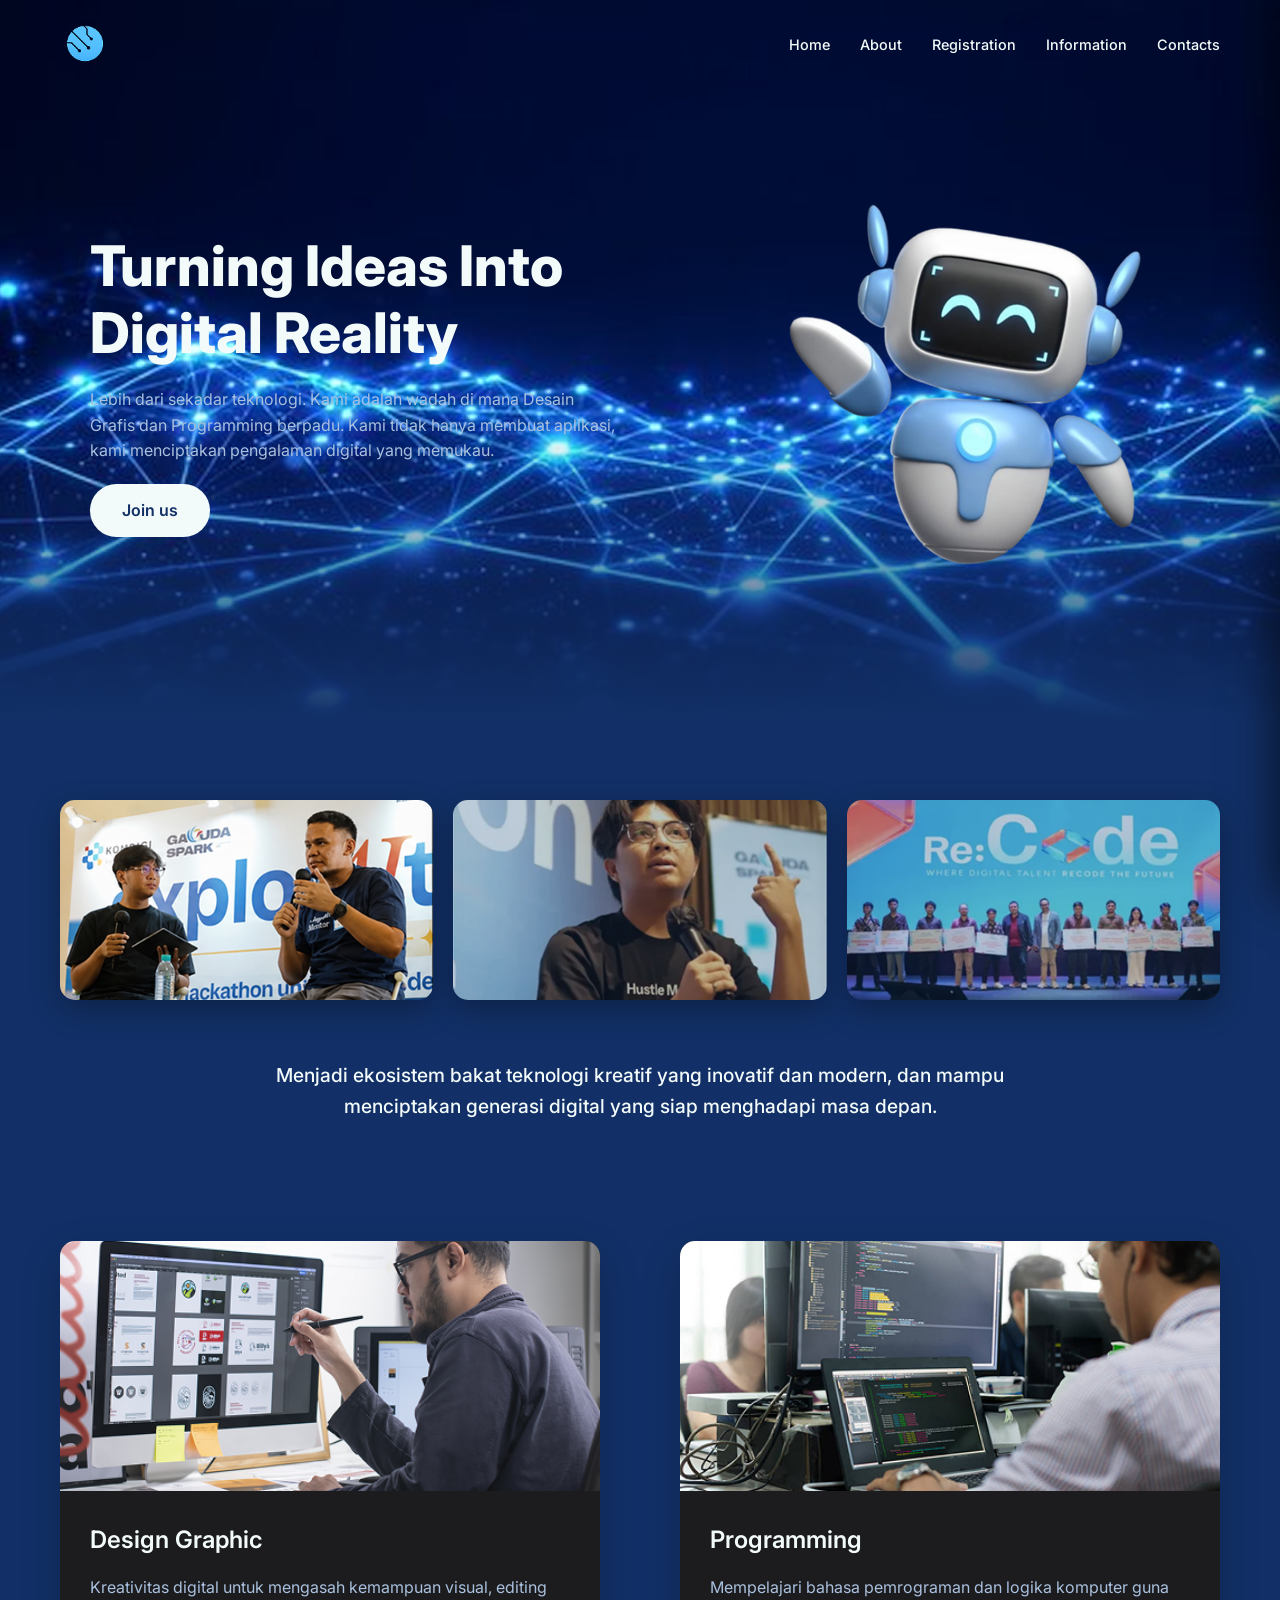
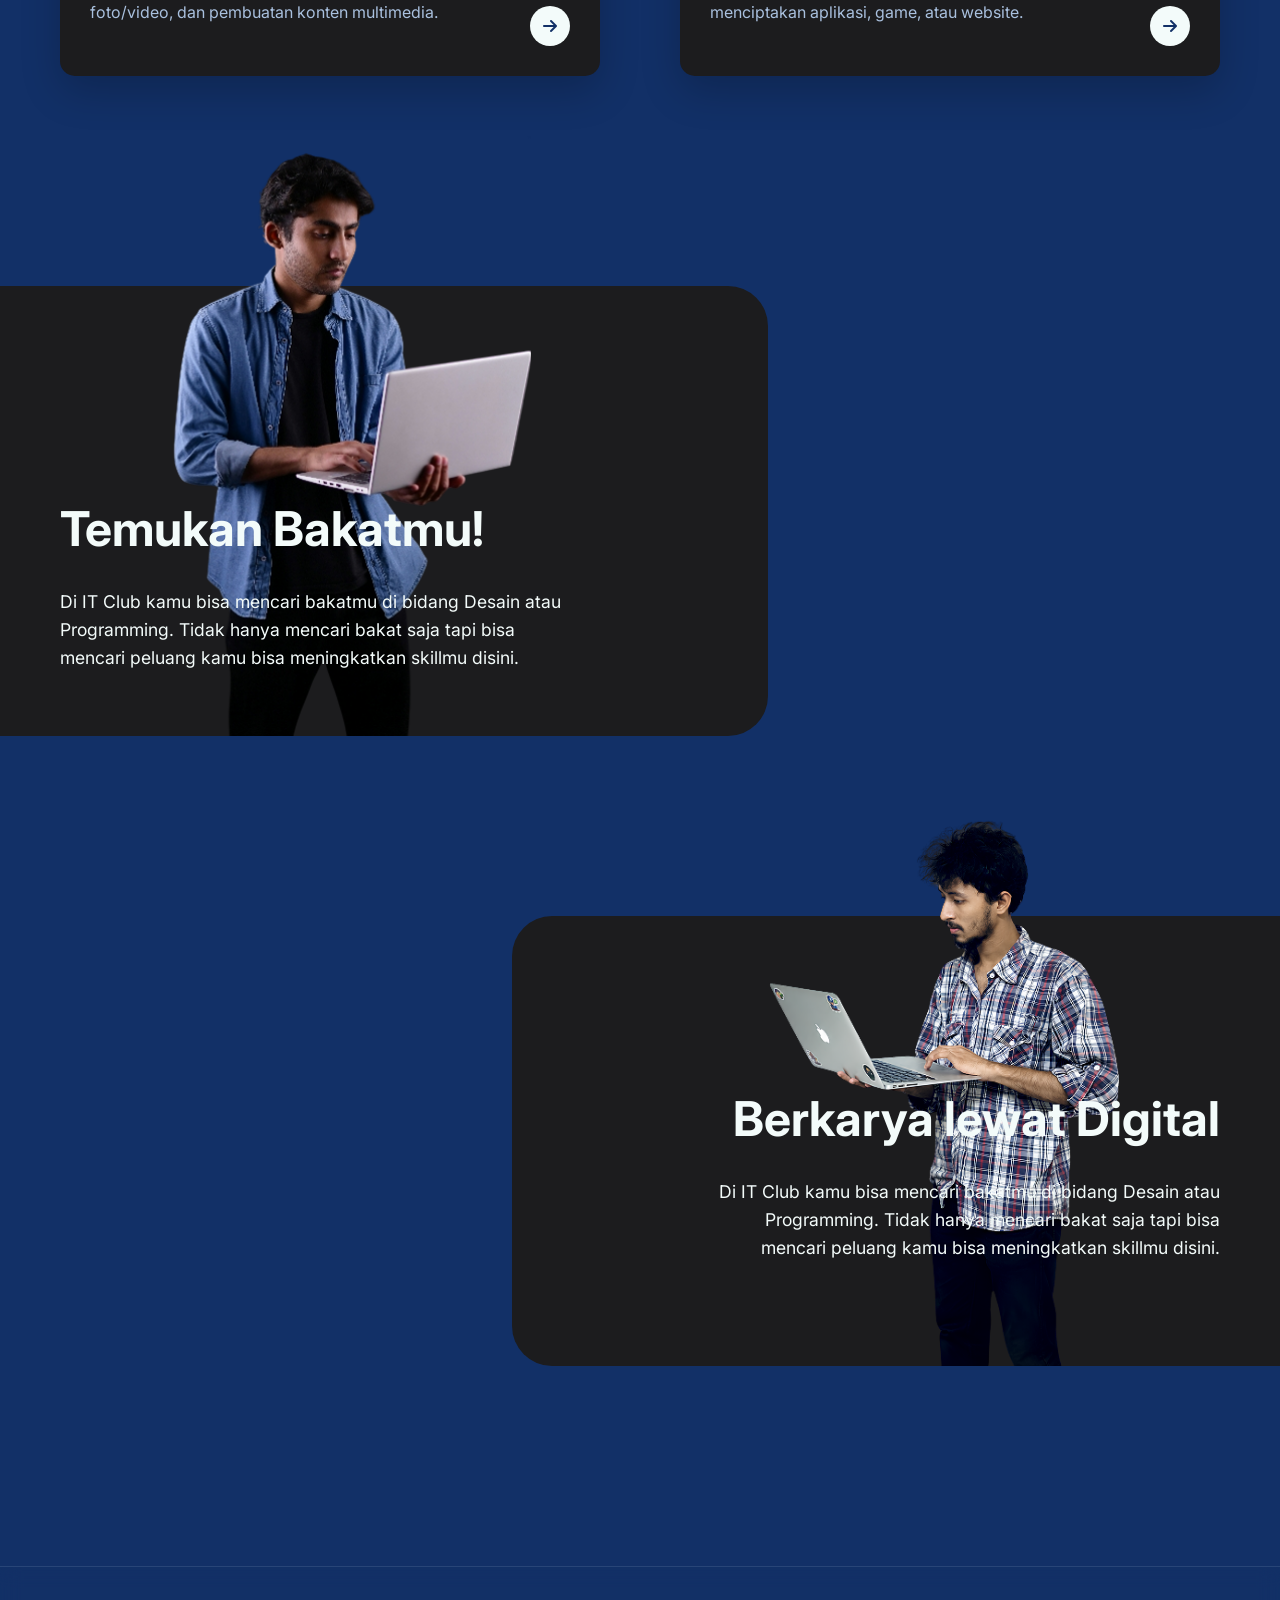
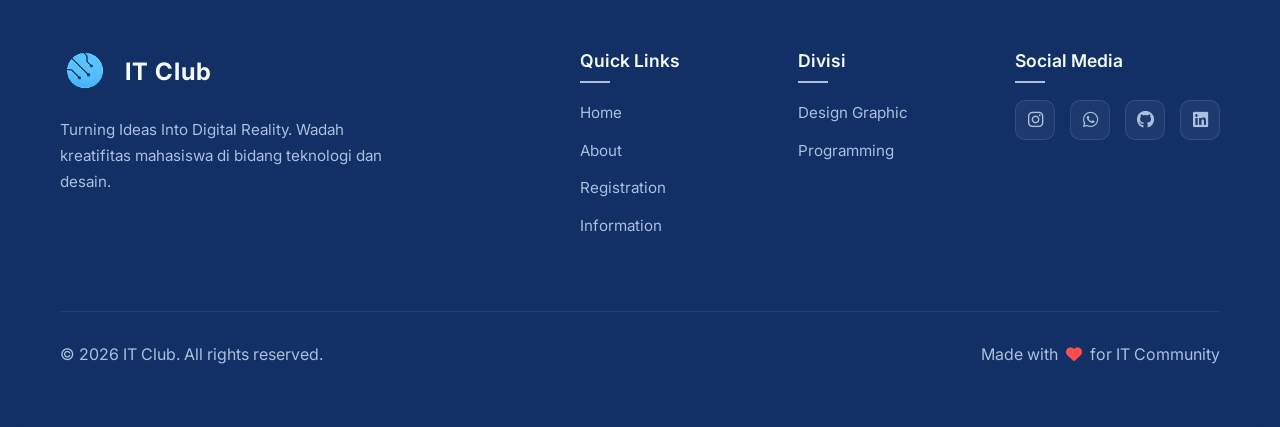
==== index.html @ 3f8d2230 "feat(information): add information page" ====
<!DOCTYPE html>
<html lang="en">
<head>
    <meta charset="UTF-8">
    <meta name="viewport" content="width=device-width, initial-scale=1.0">
    <title>Turning Ideas Into Digital Reality</title>
    <meta name="description" content="Turning Ideas Into Digital Reality - IT Community Landing Page">
    <link rel="stylesheet" href="style.css">
    <link href="https://fonts.googleapis.com/css2?family=Inter:wght@400;500;600;700;800&display=swap" rel="stylesheet">
    <!-- FontAwesome for icons -->
    <link rel="stylesheet" href="https://cdnjs.cloudflare.com/ajax/libs/font-awesome/6.4.0/css/all.min.css">
</head>
<body>

    <!-- Header -->
    <header class="navbar">
        <div class="container nav-container">
            <a href="#" class="logo">
                <img src="src/img/logo-clubit.png" alt="Logo" class="logo-img">
            </a>
            <nav class="nav-links">
                <a href="#home">Home</a>
                <a href="#about">About</a>
                <a href="#registration">Registration</a>
                <a href="information.html">Information</a>
                <a href="#contacts">Contacts</a>
            </nav>
            <!-- Hamburger Button (mobile only) -->
            <button class="hamburger" id="hamburger-btn" aria-label="Open menu" aria-expanded="false">
                <span></span>
                <span></span>
                <span></span>
            </button>
        </div>
    </header>

    <!-- Sidebar Overlay -->
    <div class="sidebar-overlay" id="sidebar-overlay"></div>

    <!-- Mobile Sidebar -->
    <aside class="sidebar" id="sidebar" aria-hidden="true">
        <div class="sidebar-header">
            <a href="#" class="logo">
                <img src="src/img/logo-clubit.png" alt="Logo" class="logo-img">
            </a>
            <button class="sidebar-close" id="sidebar-close" aria-label="Close menu">
                <i class="fa-solid fa-xmark"></i>
            </button>
        </div>
        <nav class="sidebar-links">
            <a href="#home" class="sidebar-link"><i class="fa-solid fa-house"></i> Home</a>
            <a href="#about" class="sidebar-link"><i class="fa-solid fa-circle-info"></i> About</a>
            <a href="#registration" class="sidebar-link"><i class="fa-solid fa-file-pen"></i> Registration</a>
            <a href="#information" class="sidebar-link"><i class="fa-solid fa-newspaper"></i> Information</a>
            <a href="#contacts" class="sidebar-link"><i class="fa-solid fa-envelope"></i> Contacts</a>
        </nav>
    </aside>

    <!-- Hero Section -->
    <section id="home" class="hero">
        <div class="container hero-container">
            <div class="hero-content">
                <h1>Turning Ideas Into<br>Digital Reality</h1>
                <p>Lebih dari sekadar teknologi. Kami adalah wadah di mana Desain Grafis dan Programming berpadu. Kami tidak hanya membuat aplikasi, kami menciptakan pengalaman digital yang memukau.</p>
                <a href="#join" class="btn btn-primary">Join us</a>
            </div>
            <div class="hero-image">
                <img src="src/img/bot-clubit.png" alt="3D Bot Mascot" class="bot-img">
            </div>
        </div>
    </section>

    <!-- Gallery Section -->
    <section id="gallery" class="gallery">
        <div class="container gallery-container">
            <div class="gallery-item">
                <img src="asset/event-1.png" alt="Event 1">
            </div>
            <div class="gallery-item">
                <img src="asset/event-2.png" alt="Event 2">
            </div>
            <div class="gallery-item">
                <img src="asset/event-3.png" alt="Event 3">
            </div>
        </div>
        <div class="container statement-container">
            <p class="statement-text">Menjadi ekosistem bakat teknologi kreatif yang inovatif dan modern, dan mampu menciptakan generasi digital yang siap menghadapi masa depan.</p>
        </div>
    </section>

    <!-- Features Section -->
    <section id="features" class="features">
        <div class="container features-container">
            <div class="feature-card">
                <div class="feature-img">
                    <img src="asset/graphics-design.png" alt="Design Graphic">
                </div>
                <div class="feature-content">
                    <h3>Design Graphic</h3>
                    <p>Kreativitas digital untuk mengasah kemampuan visual, editing foto/video, dan pembuatan konten multimedia.</p>
                    <a href="#" class="btn-icon"><i class="fa-solid fa-arrow-right"></i></a>
                </div>
            </div>
            <div class="feature-card">
                <div class="feature-img">
                    <img src="asset/programming.png" alt="Programming">
                </div>
                <div class="feature-content">
                    <h3>Programming</h3>
                    <p>Mempelajari bahasa pemrograman dan logika komputer guna menciptakan aplikasi, game, atau website.</p>
                    <a href="#" class="btn-icon"><i class="fa-solid fa-arrow-right"></i></a>
                </div>
            </div>
        </div>
    </section>

    <section id="discover" class="discover">
        <div class="discover-container left-box">
            <div class="discover-content text-left">
                <img src="src/img/divisi-man.png" alt="Person Laptop 1" class="discover-img img-left">
                <h2>Temukan Bakatmu!</h2>
                <p>Di IT Club kamu bisa mencari bakatmu di bidang Desain atau Programming. Tidak hanya mencari bakat saja tapi bisa mencari peluang kamu bisa meningkatkan skillmu disini.</p>
            </div>
        </div>
        
        <div class="discover-container right-box mt-large">
            <div class="discover-content text-right">
                <img src="src/img/divisi-man-2.png" alt="Person Laptop 2" class="discover-img img-right">
                <h2>Berkarya lewat Digital</h2>
                <p>Di IT Club kamu bisa mencari bakatmu di bidang Desain atau Programming. Tidak hanya mencari bakat saja tapi bisa mencari peluang kamu bisa meningkatkan skillmu disini.</p>
            </div>
        </div>
    </section>

    <!-- Footer -->
    <footer class="footer">
        <div class="container footer-container">
            <div class="footer-top">
                <div class="footer-brand">
                    <a href="#" class="logo">
                        <img src="src/img/logo-clubit.png" alt="Logo" class="logo-img">
                        <span class="site-name">IT Club</span>
                    </a>
                    <p class="brand-description">Turning Ideas Into Digital Reality. Wadah kreatifitas mahasiswa di bidang teknologi dan desain.</p>
                </div>
                
                <div class="footer-links">
                    <div class="footer-col">
                        <h4>Quick Links</h4>
                        <ul>
                            <li><a href="#home">Home</a></li>
                            <li><a href="#about">About</a></li>
                            <li><a href="#registration">Registration</a></li>
                            <li><a href="information.html">Information</a></li>
                        </ul>
                    </div>
                    
                    <div class="footer-col">
                        <h4>Divisi</h4>
                        <ul>
                            <li><a href="#">Design Graphic</a></li>
                            <li><a href="#">Programming</a></li>
                        </ul>
                    </div>
                    
                    <div class="footer-col">
                        <h4>Social Media</h4>
                        <div class="social-icons">
                            <a href="#" aria-label="Instagram"><i class="fa-brands fa-instagram"></i></a>
                            <a href="#" aria-label="WhatsApp"><i class="fa-brands fa-whatsapp"></i></a>
                            <a href="#" aria-label="GitHub"><i class="fa-brands fa-github"></i></a>
                            <a href="#" aria-label="LinkedIn"><i class="fa-brands fa-linkedin"></i></a>
                        </div>
                    </div>
                </div>
            </div>
            
            <div class="footer-bottom">
                <p>&copy; 2026 IT Club. All rights reserved.</p>
                <p class="footer-credit">Made with <i class="fa-solid fa-heart"></i> for IT Community</p>
            </div>
        </div>
    </footer>

    <!-- Sidebar Script -->
    <script>
        const hamburgerBtn = document.getElementById('hamburger-btn');
        const sidebarClose = document.getElementById('sidebar-close');
        const sidebar = document.getElementById('sidebar');
        const overlay = document.getElementById('sidebar-overlay');

        function openSidebar() {
            sidebar.classList.add('is-open');
            overlay.classList.add('is-active');
            hamburgerBtn.setAttribute('aria-expanded', 'true');
            sidebar.setAttribute('aria-hidden', 'false');
            document.body.style.overflow = 'hidden';
        }

        function closeSidebar() {
            sidebar.classList.remove('is-open');
            overlay.classList.remove('is-active');
            hamburgerBtn.setAttribute('aria-expanded', 'false');
            sidebar.setAttribute('aria-hidden', 'true');
            document.body.style.overflow = '';
        }

        hamburgerBtn.addEventListener('click', openSidebar);
        sidebarClose.addEventListener('click', closeSidebar);
        overlay.addEventListener('click', closeSidebar);

        // Close sidebar when a link is clicked
        document.querySelectorAll('.sidebar-link').forEach(link => {
            link.addEventListener('click', closeSidebar);
        });
    </script>
</body>
</html>
---- style.css ----
/* === Base Styles & Variables === */
:root {
    --primary-color: #A9C0DE;
    --primary-hover: #123067;
    --text-main: #F3FBFA;
    --text-muted: #A9C0DE;
    --bg-dark: #123067;
    --bg-card: #1C1C1E;
    --container-width: 1200px;
}

@property --angle {
    syntax: '<angle>';
    initial-value: 0deg;
    inherits: false;
}

* {
    margin: 0;
    padding: 0;
    box-sizing: border-box;
}

html {
    scroll-behavior: smooth;
}

body {
    font-family: 'Inter', sans-serif;
    background-color: var(--bg-dark);
    color: var(--text-main);
    line-height: 1.6;
    overflow-x: hidden;
}

.container {
    max-width: var(--container-width);
    margin: 0 auto;
    padding: 0 20px;
}

img {
    max-width: 100%;
    display: block;
}

a {
    text-decoration: none;
    color: inherit;
}

/* === Typography === */
h1 {
    font-size: 3.5rem;
    font-weight: 800;
    line-height: 1.2;
    margin-bottom: 20px;
}

h2 {
    font-size: 2.5rem;
    font-weight: 700;
    margin-bottom: 20px;
}

h3 {
    font-size: 1.5rem;
    font-weight: 600;
    margin-bottom: 15px;
}

p {
    font-size: 1rem;
    color: var(--text-muted);
    margin-bottom: 20px;
}

/* === Buttons === */
.btn {
    display: inline-block;
    padding: 12px 30px;
    border-radius: 30px;
    font-weight: 600;
    transition: all 0.3s ease;
    cursor: pointer;
}

.btn-primary {
    background-color: var(--text-main);
    color: var(--bg-dark);
    position: relative;
    z-index: 1;
    border: 2px solid transparent;
    transition: all 0.3s ease;
}

.btn-primary:hover {
    background-color: transparent;
    color: var(--text-main);
    transform: translateY(-5px);
    background-image: linear-gradient(transparent, transparent), 
                      conic-gradient(from var(--angle), transparent, var(--primary-color), transparent 30%);
    background-origin: border-box;
    background-clip: padding-box, border-box;
    animation: rotate-angle 2s linear infinite;
    box-shadow: 0 0 20px rgba(169, 192, 222, 0.4);
}

.btn-icon {
    display: inline-flex;
    align-items: center;
    justify-content: center;
    width: 40px;
    height: 40px;
    background-color: var(--text-main);
    color: var(--bg-dark);
    border-radius: 50%;
    transition: all 0.3s ease;
}

.btn-icon:hover {
    background-color: var(--primary-hover);
    color: var(--text-main);
    transform: translateX(5px);
}

/* === Header / Navbar === */
.navbar {
    padding: 20px 0;
    position: absolute;
    width: 100%;
    top: 0;
    z-index: 100;
}

.nav-container {
    display: flex;
    justify-content: space-between;
    align-items: center;
}

.logo-img {
    border-radius: 50%;
    width: 50px;
    height: 50px;
    object-fit: cover;
}

.nav-links {
    display: flex;
    gap: 30px;
}

.nav-links a {
    font-size: 0.9rem;
    font-weight: 500;
    transition: color 0.3s ease;
    position: relative;
    padding: 5px 0;
}

.nav-links a::after {
    content: '';
    position: absolute;
    width: 0;
    height: 2px;
    bottom: 0;
    left: 0;
    background-color: var(--primary-color);
    transition: width 0.3s ease;
}

.nav-links a:hover {
    color: var(--primary-color);
}

.nav-links a:hover::after {
    width: 100%;
}

/* === Hero Section === */
.hero {
    padding: 150px 0 100px;
    background-image: linear-gradient(to bottom, rgba(18, 48, 103, 0) 60%, rgba(18, 48, 103, 1) 100%), url('src/img/background-hero.png');
    background-size: cover;
    background-position: center top;
    background-repeat: no-repeat;
    min-height: 80vh;
    display: flex;
    align-items: center;
}

.hero-container {
    display: flex;
    justify-content: space-between;
    align-items: center;
    gap: 50px;
}

.hero-content {
    flex: 1;
    max-width: 600px;
}

.hero-image {
    flex: 1;
    display: flex;
    justify-content: flex-end;
}

.bot-img {
    width: 100%;
    max-width: 450px;
    animation: float 6s ease-in-out infinite;
}

@keyframes float {
    0% {
        transform: translateY(0px);
    }

    50% {
        transform: translateY(-20px);
    }

    100% {
        transform: translateY(0px);
    }
}

@keyframes rotate-angle {
    to {
        --angle: 360deg;
    }
}

/* === Gallery Section === */
.gallery {
    padding: 80px 0 40px;
}

.gallery-container {
    display: grid;
    grid-template-columns: repeat(3, 1fr);
    gap: 20px;
    margin-bottom: 60px;
}

.gallery-item img {
    width: 100%;
    border-radius: 15px;
    object-fit: cover;
    height: 200px;
    transition: transform 0.3s ease;
    box-shadow: 0 10px 30px rgba(0, 0, 0, 0.3);
}

.gallery-item img:hover {
    transform: scale(1.05);
}

.statement-container {
    text-align: center;
    max-width: 800px;
}

.statement-text {
    font-size: 1.2rem;
    font-weight: 500;
    color: var(--text-main);
}

/* === Features Section === */
.features {
    padding: 60px 0;
}

.features-container {
    display: flex;
    gap: 80px;
    justify-content: space-between;
}

.feature-card {
    background-color: var(--bg-card);
    border-radius: 15px;
    overflow: hidden;
    width: 48%;
    display: flex;
    flex-direction: column;
    box-shadow: 0 15px 40px rgba(0, 0, 0, 0.2);
    transition: transform 0.3s ease;
}

.feature-card:hover {
    transform: translateY(-10px);
}

.feature-img img {
    width: 100%;
    height: 250px;
    object-fit: cover;
}

.feature-content {
    padding: 30px;
    position: relative;
    flex-grow: 1;
}

.feature-content .btn-icon {
    position: absolute;
    bottom: 30px;
    right: 30px;
}

/* === Discover Section === */
.discover {
    padding: 150px 0 100px;
    width: 100%;
    overflow-x: hidden;
}

.discover-container {
    background-color: var(--bg-card);
    width: 60%;
    height: 450px;
    position: relative;
}

.discover-container.left-box {
    margin-right: auto;
    padding: 40px 60px 60px max(20px, calc((100vw - var(--container-width)) / 2 + 20px));
    border-top-right-radius: 40px;
    border-bottom-right-radius: 40px;
}

.discover-container.right-box {
    margin-left: auto;
    padding: 40px max(20px, calc((100vw - var(--container-width)) / 2 + 20px)) 60px 60px;
    border-top-left-radius: 40px;
    border-bottom-left-radius: 40px;
}

.discover-content {
    position: relative;
}

.discover-img {
    margin-top: -200px;
    height: 610px;
    object-fit: contain;
    margin-bottom: -245px; /* Negative margin to pull text over the image */
    display: block;
    position: relative;
    z-index: 1;
}

.discover-content.text-left {
    text-align: left;
}

.discover-content.text-right {
    text-align: right;
}

.discover-img.img-left {
    margin-left: 10%;
}

.discover-img.img-right {
    margin-left: auto;
    margin-right: 10%;
    margin-top: -246px;
    height: 656px;
    margin-bottom: -285px;
}

.discover-content h2 {
    font-size: 3rem;
    margin-bottom: 20px;
    color: var(--text-main);
    position: relative;
    z-index: 2;
}

.discover-content p {
    font-size: 1.1rem;
    max-width: 80%;
    color: var(--text-main);
    position: relative;
    z-index: 2;
}

.discover-content.text-left p {
    margin-left: 0;
}

.discover-content.text-right p {
    margin-left: auto;
    margin-right: 0;
    text-align: right;
}

.mt-large {
    margin-top: 180px;
}

/* === Footer === */
.footer {
    padding: 80px 0 40px;
    background-color: rgba(18, 48, 103, 0.5);
    border-top: 1px solid rgba(169, 192, 222, 0.15);
    margin-top: 100px;
    backdrop-filter: blur(10px);
}

.footer-container {
    display: flex;
    flex-direction: column;
    gap: 60px;
}

.footer-top {
    display: grid;
    grid-template-columns: 1.5fr 2fr;
    gap: 40px;
}

.footer-brand {
    max-width: 350px;
}

.footer-brand .logo {
    display: flex;
    align-items: center;
    gap: 15px;
    margin-bottom: 20px;
}

.footer-brand .site-name {
    font-size: 1.5rem;
    font-weight: 700;
    color: var(--text-main);
    letter-spacing: 1px;
}

.brand-description {
    font-size: 0.95rem;
    line-height: 1.7;
    color: var(--text-muted);
}

.footer-links {
    display: grid;
    grid-template-columns: repeat(3, 1fr);
    gap: 30px;
}

.footer-col h4 {
    font-size: 1.1rem;
    font-weight: 600;
    margin-bottom: 25px;
    color: var(--text-main);
    position: relative;
}

.footer-col h4::after {
    content: '';
    position: absolute;
    bottom: -8px;
    left: 0;
    width: 30px;
    height: 2px;
    background-color: var(--primary-color);
}

.footer-col ul {
    list-style: none;
}

.footer-col ul li {
    margin-bottom: 12px;
}

.footer-col ul li a {
    font-size: 0.95rem;
    color: var(--text-muted);
    transition: all 0.3s ease;
}

.footer-col ul li a:hover {
    color: var(--primary-color);
    padding-left: 5px;
}

.social-icons {
    display: flex;
    gap: 15px;
}

.social-icons a {
    display: flex;
    align-items: center;
    justify-content: center;
    width: 40px;
    height: 40px;
    background: rgba(255, 255, 255, 0.05);
    border: 1px solid rgba(169, 192, 222, 0.15);
    border-radius: 10px;
    color: var(--primary-color);
    font-size: 1.1rem;
    transition: all 0.3s ease;
}

.social-icons a:hover {
    background: var(--primary-color);
    color: var(--bg-dark);
    transform: translateY(-5px);
    box-shadow: 0 5px 15px rgba(169, 192, 222, 0.3);
}

.footer-bottom {
    padding-top: 30px;
    border-top: 1px solid rgba(169, 192, 222, 0.1);
    display: flex;
    justify-content: space-between;
    align-items: center;
    font-size: 0.9rem;
    color: var(--text-muted);
}

.footer-credit i {
    color: #ff4d4d;
    margin: 0 4px;
}

@media (max-width: 992px) {
    .footer-top {
        grid-template-columns: 1fr;
        gap: 50px;
        text-align: center;
    }

    .footer-brand {
        max-width: 100%;
        margin: 0 auto;
    }

    .footer-brand .logo {
        justify-content: center;
    }

    .footer-links {
        grid-template-columns: repeat(2, 1fr);
        gap: 40px;
    }

    .footer-col h4::after {
        left: 50%;
        transform: translateX(-50%);
    }

    .social-icons {
        justify-content: center;
    }

    .footer-bottom {
        flex-direction: column;
        gap: 15px;
        text-align: center;
    }
}

@media (max-width: 576px) {
    .footer-links {
        grid-template-columns: 1fr;
    }
}

/* === Hamburger Button === */
.hamburger {
    display: none;
    flex-direction: column;
    justify-content: center;
    align-items: center;
    gap: 5px;
    width: 42px;
    height: 42px;
    background: rgba(255, 255, 255, 0.08);
    border: 1px solid rgba(255, 255, 255, 0.15);
    border-radius: 10px;
    cursor: pointer;
    transition: background 0.3s ease, transform 0.2s ease;
    padding: 0;
}

.hamburger:hover {
    background: rgba(169, 192, 222, 0.18);
    transform: scale(1.05);
}

.hamburger span {
    display: block;
    width: 22px;
    height: 2px;
    background-color: var(--text-main);
    border-radius: 4px;
    transition: all 0.35s cubic-bezier(0.4, 0, 0.2, 1);
    transform-origin: center;
}

/* Hamburger → X animation when sidebar is open */
.hamburger[aria-expanded="true"] span:nth-child(1) {
    transform: translateY(7px) rotate(45deg);
}

.hamburger[aria-expanded="true"] span:nth-child(2) {
    opacity: 0;
    transform: scaleX(0);
}

.hamburger[aria-expanded="true"] span:nth-child(3) {
    transform: translateY(-7px) rotate(-45deg);
}

/* === Sidebar Overlay === */
.sidebar-overlay {
    position: fixed;
    inset: 0;
    background: rgba(0, 0, 0, 0.55);
    backdrop-filter: blur(3px);
    -webkit-backdrop-filter: blur(3px);
    z-index: 200;
    opacity: 0;
    pointer-events: none;
    transition: opacity 0.35s ease;
}

.sidebar-overlay.is-active {
    opacity: 1;
    pointer-events: all;
}

/* === Mobile Sidebar === */
.sidebar {
    position: fixed;
    top: 0;
    right: 0;
    width: min(300px, 85vw);
    height: 100dvh;
    background: linear-gradient(160deg, #0f2557 0%, #1a3a7a 100%);
    border-left: 1px solid rgba(169, 192, 222, 0.15);
    box-shadow: -10px 0 40px rgba(0, 0, 0, 0.5);
    z-index: 300;
    display: flex;
    flex-direction: column;
    transform: translateX(100%);
    transition: transform 0.4s cubic-bezier(0.4, 0, 0.2, 1);
    overflow-y: auto;
}

.sidebar.is-open {
    transform: translateX(0);
}

.sidebar-header {
    display: flex;
    justify-content: space-between;
    align-items: center;
    padding: 24px 24px 20px;
    border-bottom: 1px solid rgba(169, 192, 222, 0.12);
}

.sidebar-close {
    display: flex;
    align-items: center;
    justify-content: center;
    width: 38px;
    height: 38px;
    background: rgba(255, 255, 255, 0.08);
    border: 1px solid rgba(255, 255, 255, 0.12);
    border-radius: 8px;
    color: var(--text-main);
    font-size: 1.1rem;
    cursor: pointer;
    transition: background 0.2s ease, transform 0.2s ease;
}

.sidebar-close:hover {
    background: rgba(169, 192, 222, 0.2);
    transform: rotate(90deg);
}

.sidebar-links {
    display: flex;
    flex-direction: column;
    padding: 20px 16px;
    gap: 6px;
}

.sidebar-link {
    display: flex;
    align-items: center;
    gap: 14px;
    padding: 14px 18px;
    border-radius: 12px;
    font-size: 1rem;
    font-weight: 500;
    color: var(--text-main);
    transition: background 0.25s ease, transform 0.2s ease, color 0.2s ease;
    position: relative;
    overflow: hidden;
}

.sidebar-link i {
    font-size: 0.95rem;
    width: 20px;
    text-align: center;
    color: var(--primary-color);
    transition: color 0.2s ease;
}

.sidebar-link::before {
    content: '';
    position: absolute;
    inset: 0;
    background: linear-gradient(90deg, rgba(169, 192, 222, 0.12), transparent);
    border-radius: 12px;
    opacity: 0;
    transition: opacity 0.25s ease;
}

.sidebar-link:hover::before {
    opacity: 1;
}

.sidebar-link:hover {
    transform: translateX(6px);
    color: var(--primary-color);
}

.sidebar-link:hover i {
    color: var(--text-main);
}

/* === Responsive Design === */
@media (max-width: 992px) {
    h1 {
        font-size: 2.8rem;
    }

    h2 {
        font-size: 2rem;
    }

    .hero-container {
        flex-direction: column;
        text-align: center;
    }

    .hero-image {
        justify-content: center;
        margin-top: 40px;
    }

    .gallery-container {
        grid-template-columns: 1fr;
    }

    .features-container {
        flex-direction: column;
    }

    .feature-card {
        width: 100%;
    }

    /* --- Discover / Divisi mobile card layout --- */
    .discover-container {
        width: 90%;
        height: 320px !important;
        padding: 0 !important;
        margin: 0 auto 25px !important;
        border-radius: 24px !important;
        overflow: hidden;
        position: relative;
    }

    /* Dark gradient overlay so text stays readable */
    .discover-container::after {
        content: '';
        position: absolute;
        inset: 0;
        background: linear-gradient(
            to bottom,
            rgba(18, 48, 103, 0.25) 0%,
            rgba(18, 48, 103, 0.75) 60%,
            rgba(18, 48, 103, 0.92) 100%
        );
        border-radius: inherit;
        z-index: 1;
        pointer-events: none;
    }

    /* Image fills full card as background */
    .discover-img {
        position: absolute !important;
        inset: 0 !important;
        width: 100% !important;
        height: 100% !important;
        object-fit: cover !important;
        object-position: top center;
        margin: 0 !important;
        z-index: 0;
    }

    /* Text content floats above image + overlay */
    .discover-content {
        position: absolute !important;
        inset: 0;
        z-index: 2;
        display: flex;
        flex-direction: column;
        justify-content: flex-end;
        padding: 28px 24px;
    }

    .discover-content.text-left,
    .discover-content.text-right {
        text-align: left;
    }

    .discover-content h2 {
        font-size: 1.6rem;
        margin-bottom: 10px;
    }

    .discover-content p {
        max-width: 100%;
        margin-left: 0 !important;
        margin-right: 0 !important;
        text-align: left !important;
        font-size: 0.9rem;
        margin-bottom: 0;
    }

    .mt-large {
        margin-top: 20px;
    }

    .nav-links {
        display: none;
    }

    /* Show hamburger on mobile */
    .hamburger {
        display: flex;
    }

    /* Simplified for mobile */
}

/* === Information Page Styles === */
.info-page {
    padding-top: 80px;
    background-color: var(--bg-dark);
}

.info-hero {
    height: 50vh;
    background-image: linear-gradient(to bottom, rgba(18, 48, 103, 0.4) 0%, rgba(18, 48, 103, 1) 100%), url('https://placehold.co/1920x1080/0f2557/A9C0DE?text=Code+Background');
    background-size: cover;
    background-position: center;
    display: flex;
    align-items: center;
    justify-content: center;
    text-align: center;
    margin-bottom: 50px;
}

.hero-text-overlay h1 {
    font-size: 3.5rem;
    font-weight: 800;
    color: var(--text-main);
    text-shadow: 0 5px 15px rgba(0,0,0,0.5);
    line-height: 1.2;
}

.info-section {
    padding: 60px 0;
}

.info-section.mt-50 {
    margin-top: 50px;
}

.info-layout {
    display: flex;
    justify-content: space-between;
    align-items: center;
    margin-bottom: 60px;
    gap: 40px;
}

.info-box-wrapper {
    position: relative;
    width: 55%;
}

.info-box {
    background-color: #0c1a3b;
    padding: 50px;
    border-radius: 20px;
    box-shadow: 0 15px 40px rgba(0, 0, 0, 0.3);
}

.info-box h2 {
    font-size: 2.2rem;
    color: var(--text-main);
    margin-bottom: 20px;
}

.info-box p {
    font-size: 0.95rem;
    line-height: 1.8;
    color: #cbd5e1;
    margin-bottom: 15px;
}

.floating-img-top-left {
    position: absolute;
    top: -100px;
    left: -30px;
    width: 275px;
    border-radius: 10px;
    box-shadow: 0 10px 30px rgba(0,0,0,0.5);
    z-index: 10;
}

.floating-img-top-right {
    position: absolute;
    top: -40px;
    right: -30px;
    width: 250px;
    border-radius: 10px;
    box-shadow: 0 10px 30px rgba(0,0,0,0.5);
    z-index: 10;
}

.info-icons {
    width: 40%;
    position: relative;
    height: 350px;
}

.info-icons img {
    position: absolute;
    border-radius: 15px;
    box-shadow: 0 10px 25px rgba(0,0,0,0.4);
    transition: transform 0.3s ease;
}

.info-icons img:hover {
    transform: translateY(-10px);
}

/* Desain Grafik Icons Layout */
.icon-ai { width: 110px; top: 90px; left: 40px; border-radius: 25px; }
.icon-ae { width: 70px; top: 20px; right: 80px; border-radius: 15px; }
.icon-pr { width: 80px; top: 150px; right: 20px; border-radius: 20px; }
.icon-ps { width: 90px; bottom: 30px; right: 60px; border-radius: 20px; }
.icon-figma { width: 80px; bottom: 80px; left: 80px; border-radius: 20px; }

/* Programming Icons Layout */
.icon-css { width: 90px; top: 60px; right: 100px; border-radius: 0; box-shadow: none; }
.icon-python { width: 110px; top: 160px; left: 40px; border-radius: 50%; box-shadow: none; }
.icon-cpp { width: 80px; bottom: 40px; right: 80px; border-radius: 0; box-shadow: none; }

.info-gallery {
    display: grid;
    grid-template-columns: repeat(3, 1fr);
    gap: 20px;
}

.gallery-img {
    width: 100%;
    height: 200px;
    object-fit: cover;
    border-radius: 15px;
    transition: transform 0.3s ease;
    box-shadow: 0 10px 25px rgba(0,0,0,0.3);
}

.gallery-img:hover {
    transform: scale(1.03);
}

/* Code Snippet Box */
.code-snippet-box {
    background-color: #1E1E1E;
    padding: 12px 18px;
    border-radius: 8px;
    margin-top: 20px;
    display: inline-block;
    border: 1px solid rgba(255,255,255,0.1);
}

.mac-dots {
    display: flex;
    gap: 6px;
    margin-bottom: 10px;
}

.dot {
    width: 10px;
    height: 10px;
    border-radius: 50%;
}

.dot.red { background-color: #FF5F56; }
.dot.yellow { background-color: #FFBD2E; }
.dot.green { background-color: #27C93F; }

.code-snippet-box code {
    color: #A6E22E;
    font-family: 'Courier New', Courier, monospace;
    font-size: 0.9rem;
}

@media (max-width: 992px) {
    .info-layout {
        flex-direction: column;
    }
    
    .reverse-layout {
        flex-direction: column-reverse;
    }

    .info-box-wrapper {
        width: 100%;
        margin-top: 50px;
    }
    
    .floating-img-top-left, .floating-img-top-right {
        width: 160px;
        top: -30px;
        left: 20px;
        right: auto;
    }

    .info-icons {
        width: 100%;
        height: 250px;
        margin-top: 30px;
    }

    .icon-ai { width: 90px; top: 40px; left: 10%; }
    .icon-ae { width: 60px; top: 10px; right: 20%; }
    .icon-pr { width: 70px; top: 100px; right: 10%; }
    .icon-ps { width: 80px; bottom: 20px; right: 30%; }
    .icon-figma { width: 70px; bottom: 40px; left: 20%; }

    .icon-css { width: 70px; top: 40px; right: 20%; }
    .icon-python { width: 90px; top: 80px; left: 15%; }
    .icon-cpp { width: 70px; bottom: 20px; right: 30%; }
    
    .info-gallery {
        grid-template-columns: 1fr;
    }
}
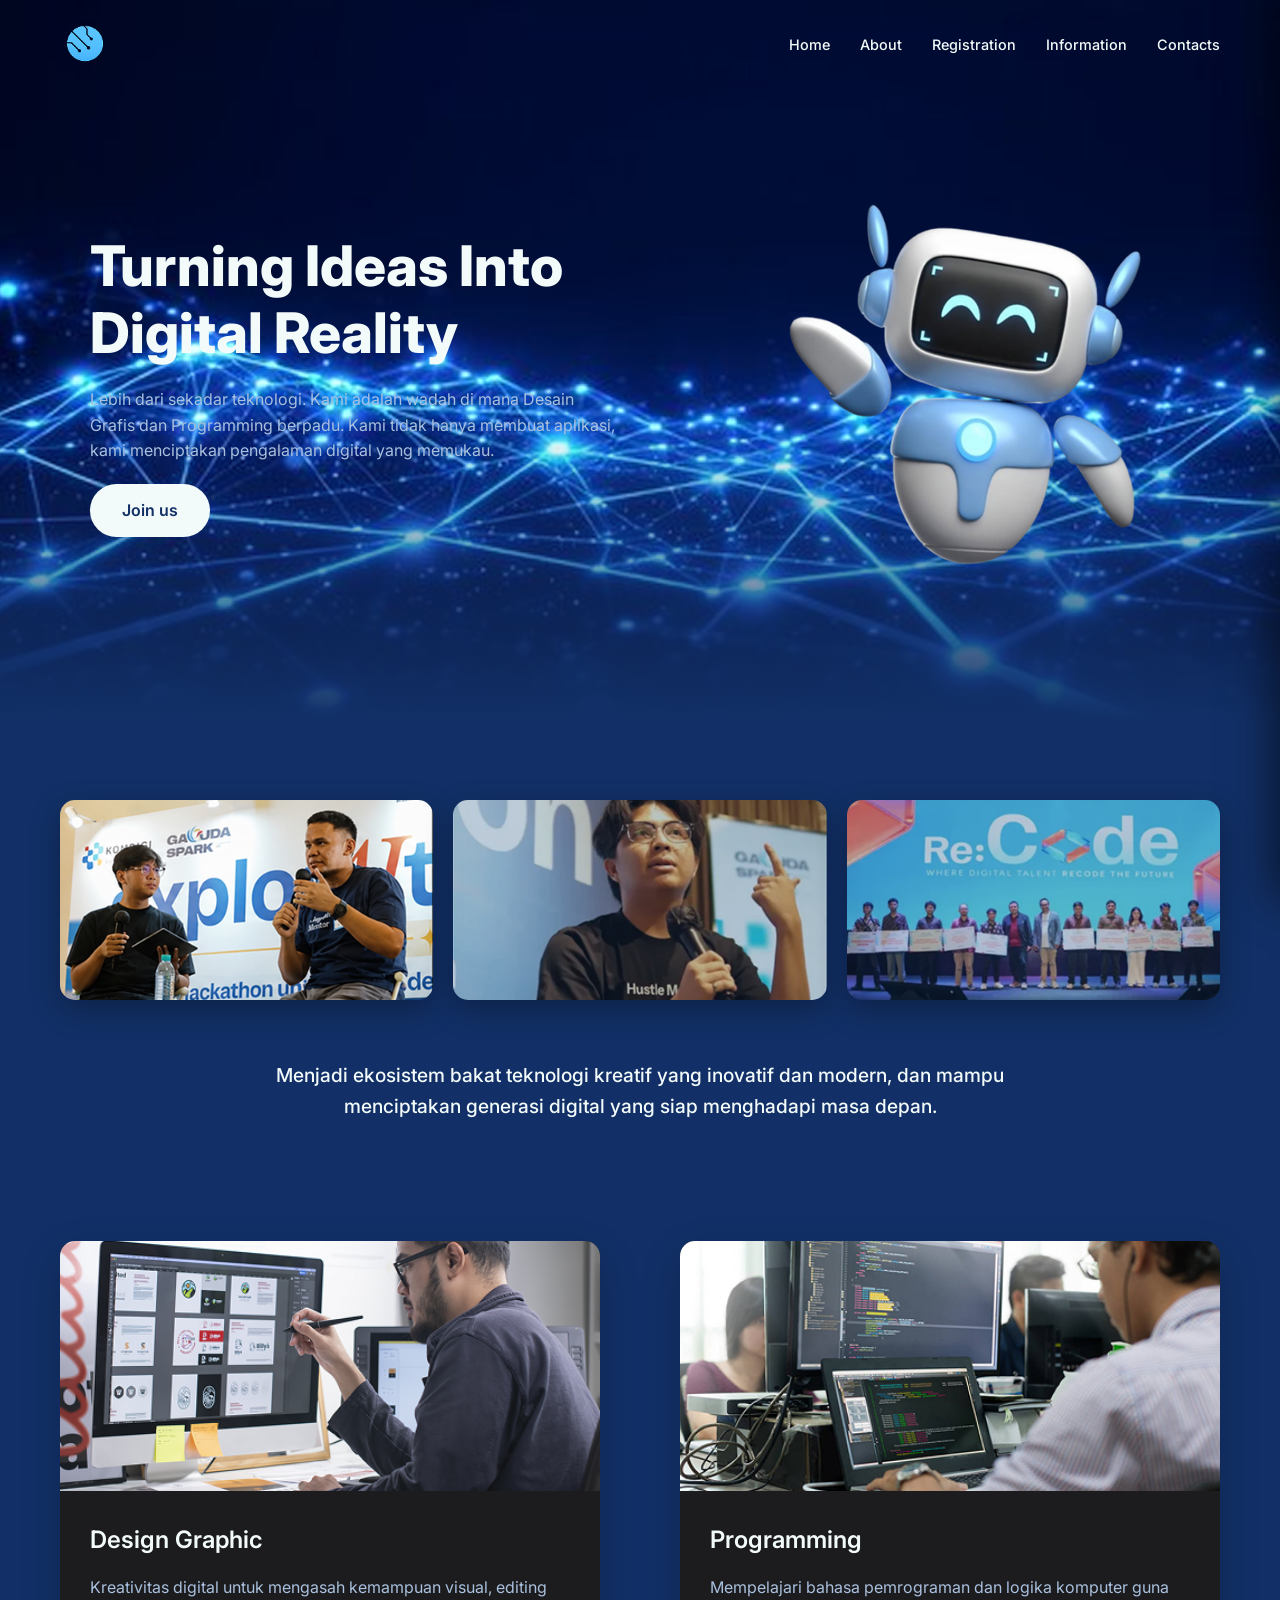
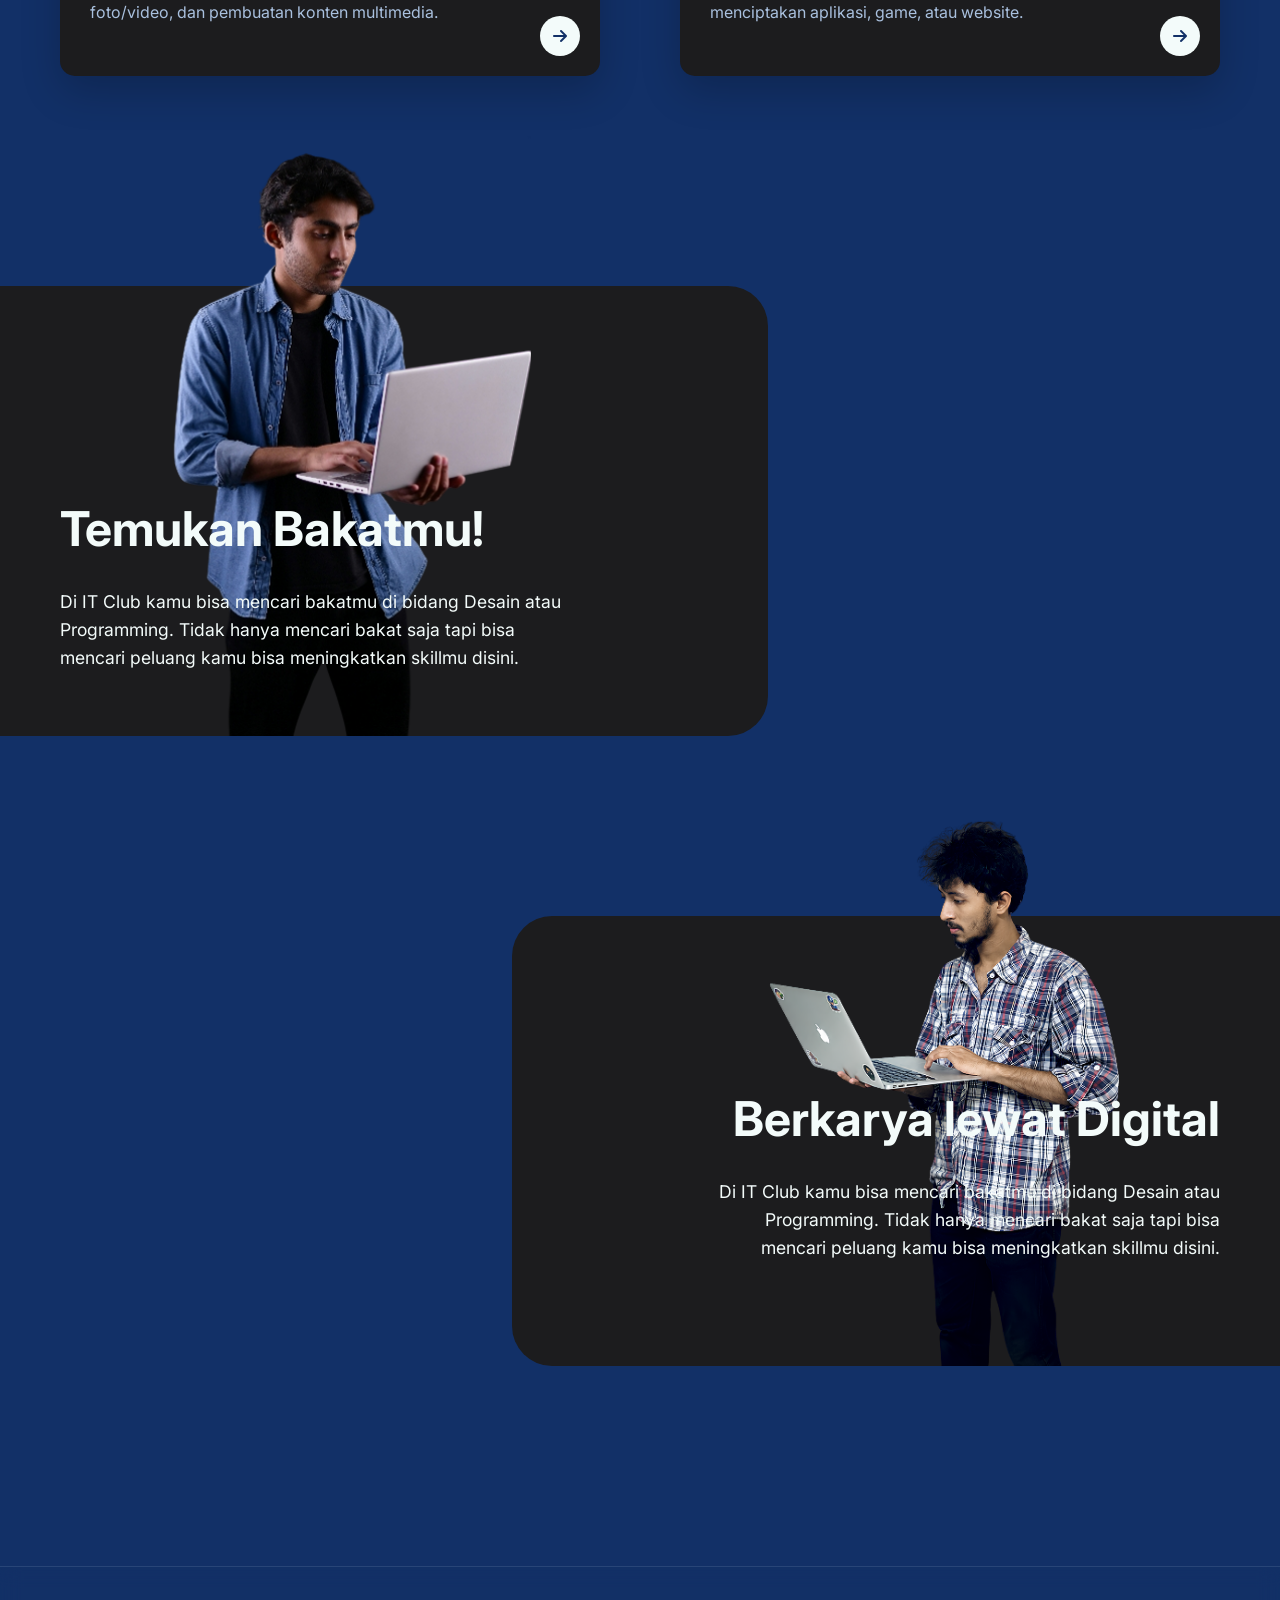
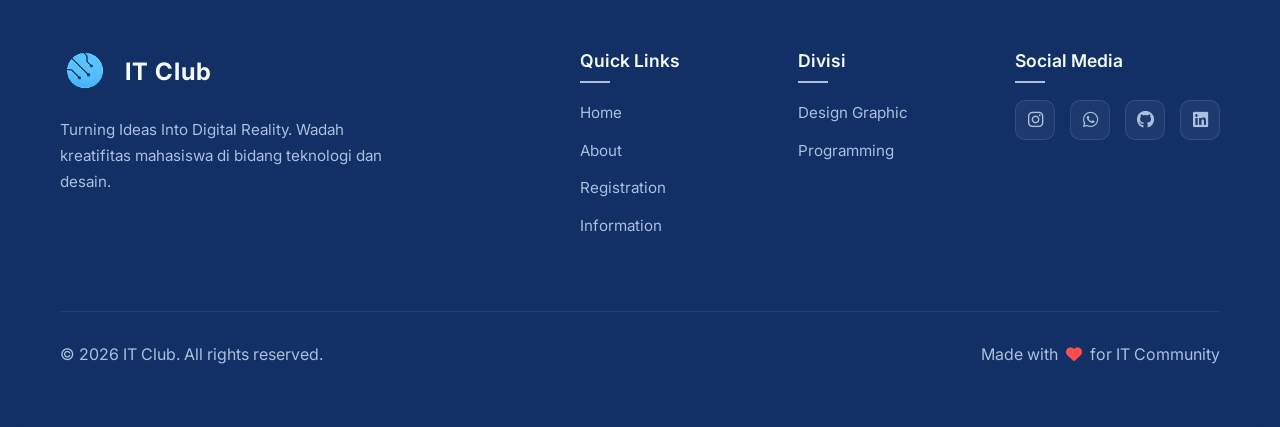
==== commit 87ff49d0: "feat(navigation): update navigation in index and information" ====
--- a/index.html
+++ b/index.html
@@ -5,6 +5,7 @@
     <meta name="viewport" content="width=device-width, initial-scale=1.0">
     <title>Turning Ideas Into Digital Reality</title>
     <meta name="description" content="Turning Ideas Into Digital Reality - IT Community Landing Page">
+    <link rel="icon" type="image/png" href="src/img/logo-clubit.png">
     <link rel="stylesheet" href="style.css">
     <link href="https://fonts.googleapis.com/css2?family=Inter:wght@400;500;600;700;800&display=swap" rel="stylesheet">
     <!-- FontAwesome for icons -->
@@ -16,11 +17,11 @@
     <header class="navbar">
         <div class="container nav-container">
             <a href="#" class="logo">
-                <img src="src/img/logo-clubit.png" alt="Logo" class="logo-img">
+                <img src="src/img/logo-clubit.png" alt="Logo" class="logo-img" loading="lazy">
             </a>
             <nav class="nav-links">
                 <a href="#home">Home</a>
-                <a href="#about">About</a>
+                <a href="about.html">About</a>
                 <a href="#registration">Registration</a>
                 <a href="information.html">Information</a>
                 <a href="#contacts">Contacts</a>
@@ -41,7 +42,7 @@
     <aside class="sidebar" id="sidebar" aria-hidden="true">
         <div class="sidebar-header">
             <a href="#" class="logo">
-                <img src="src/img/logo-clubit.png" alt="Logo" class="logo-img">
+                <img src="src/img/logo-clubit.png" alt="Logo" class="logo-img" loading="lazy">
             </a>
             <button class="sidebar-close" id="sidebar-close" aria-label="Close menu">
                 <i class="fa-solid fa-xmark"></i>
@@ -49,9 +50,9 @@
         </div>
         <nav class="sidebar-links">
             <a href="#home" class="sidebar-link"><i class="fa-solid fa-house"></i> Home</a>
-            <a href="#about" class="sidebar-link"><i class="fa-solid fa-circle-info"></i> About</a>
+            <a href="about.html" class="sidebar-link"><i class="fa-solid fa-circle-info"></i> About</a>
             <a href="#registration" class="sidebar-link"><i class="fa-solid fa-file-pen"></i> Registration</a>
-            <a href="#information" class="sidebar-link"><i class="fa-solid fa-newspaper"></i> Information</a>
+            <a href="information.html" class="sidebar-link"><i class="fa-solid fa-newspaper"></i> Information</a>
             <a href="#contacts" class="sidebar-link"><i class="fa-solid fa-envelope"></i> Contacts</a>
         </nav>
     </aside>
@@ -65,7 +66,7 @@
                 <a href="#join" class="btn btn-primary">Join us</a>
             </div>
             <div class="hero-image">
-                <img src="src/img/bot-clubit.png" alt="3D Bot Mascot" class="bot-img">
+                <img src="src/img/bot-clubit.png" alt="3D Bot Mascot" class="bot-img" loading="lazy">
             </div>
         </div>
     </section>
@@ -74,13 +75,13 @@
     <section id="gallery" class="gallery">
         <div class="container gallery-container">
             <div class="gallery-item">
-                <img src="asset/event-1.png" alt="Event 1">
+                <img src="asset/event-1.png" alt="Event 1" loading="lazy">
             </div>
             <div class="gallery-item">
-                <img src="asset/event-2.png" alt="Event 2">
+                <img src="asset/event-2.png" alt="Event 2" loading="lazy">
             </div>
             <div class="gallery-item">
-                <img src="asset/event-3.png" alt="Event 3">
+                <img src="asset/event-3.png" alt="Event 3" loading="lazy">
             </div>
         </div>
         <div class="container statement-container">
@@ -93,7 +94,7 @@
         <div class="container features-container">
             <div class="feature-card">
                 <div class="feature-img">
-                    <img src="asset/graphics-design.png" alt="Design Graphic">
+                    <img src="asset/graphics-design.png" alt="Design Graphic" loading="lazy">
                 </div>
                 <div class="feature-content">
                     <h3>Design Graphic</h3>
@@ -103,7 +104,7 @@
             </div>
             <div class="feature-card">
                 <div class="feature-img">
-                    <img src="asset/programming.png" alt="Programming">
+                    <img src="asset/programming.png" alt="Programming" loading="lazy">
                 </div>
                 <div class="feature-content">
                     <h3>Programming</h3>
@@ -117,7 +118,7 @@
     <section id="discover" class="discover">
         <div class="discover-container left-box">
             <div class="discover-content text-left">
-                <img src="src/img/divisi-man.png" alt="Person Laptop 1" class="discover-img img-left">
+                <img src="src/img/divisi-man.png" alt="Person Laptop 1" class="discover-img img-left" loading="lazy">
                 <h2>Temukan Bakatmu!</h2>
                 <p>Di IT Club kamu bisa mencari bakatmu di bidang Desain atau Programming. Tidak hanya mencari bakat saja tapi bisa mencari peluang kamu bisa meningkatkan skillmu disini.</p>
             </div>
@@ -125,7 +126,7 @@
         
         <div class="discover-container right-box mt-large">
             <div class="discover-content text-right">
-                <img src="src/img/divisi-man-2.png" alt="Person Laptop 2" class="discover-img img-right">
+                <img src="src/img/divisi-man-2.png" alt="Person Laptop 2" class="discover-img img-right" loading="lazy">
                 <h2>Berkarya lewat Digital</h2>
                 <p>Di IT Club kamu bisa mencari bakatmu di bidang Desain atau Programming. Tidak hanya mencari bakat saja tapi bisa mencari peluang kamu bisa meningkatkan skillmu disini.</p>
             </div>
@@ -138,7 +139,7 @@
             <div class="footer-top">
                 <div class="footer-brand">
                     <a href="#" class="logo">
-                        <img src="src/img/logo-clubit.png" alt="Logo" class="logo-img">
+                        <img src="src/img/logo-clubit.png" alt="Logo" class="logo-img" loading="lazy">
                         <span class="site-name">IT Club</span>
                     </a>
                     <p class="brand-description">Turning Ideas Into Digital Reality. Wadah kreatifitas mahasiswa di bidang teknologi dan desain.</p>
@@ -149,7 +150,7 @@
                         <h4>Quick Links</h4>
                         <ul>
                             <li><a href="#home">Home</a></li>
-                            <li><a href="#about">About</a></li>
+                            <li><a href="about.html">About</a></li>
                             <li><a href="#registration">Registration</a></li>
                             <li><a href="information.html">Information</a></li>
                         </ul>
--- a/style.css
+++ b/style.css
@@ -1,1071 +1,1303 @@
-/* === Base Styles & Variables === */
-:root {
-    --primary-color: #A9C0DE;
-    --primary-hover: #123067;
-    --text-main: #F3FBFA;
-    --text-muted: #A9C0DE;
-    --bg-dark: #123067;
-    --bg-card: #1C1C1E;
-    --container-width: 1200px;
-}
-
-@property --angle {
-    syntax: '<angle>';
-    initial-value: 0deg;
-    inherits: false;
-}
-
-* {
-    margin: 0;
-    padding: 0;
-    box-sizing: border-box;
-}
-
-html {
-    scroll-behavior: smooth;
-}
-
-body {
-    font-family: 'Inter', sans-serif;
-    background-color: var(--bg-dark);
-    color: var(--text-main);
-    line-height: 1.6;
-    overflow-x: hidden;
-}
-
-.container {
-    max-width: var(--container-width);
-    margin: 0 auto;
-    padding: 0 20px;
-}
-
-img {
-    max-width: 100%;
-    display: block;
-}
-
-a {
-    text-decoration: none;
-    color: inherit;
-}
-
-/* === Typography === */
-h1 {
-    font-size: 3.5rem;
-    font-weight: 800;
-    line-height: 1.2;
-    margin-bottom: 20px;
-}
-
-h2 {
-    font-size: 2.5rem;
-    font-weight: 700;
-    margin-bottom: 20px;
-}
-
-h3 {
-    font-size: 1.5rem;
-    font-weight: 600;
-    margin-bottom: 15px;
-}
-
-p {
-    font-size: 1rem;
-    color: var(--text-muted);
-    margin-bottom: 20px;
-}
-
-/* === Buttons === */
-.btn {
-    display: inline-block;
-    padding: 12px 30px;
-    border-radius: 30px;
-    font-weight: 600;
-    transition: all 0.3s ease;
-    cursor: pointer;
-}
-
-.btn-primary {
-    background-color: var(--text-main);
-    color: var(--bg-dark);
-    position: relative;
-    z-index: 1;
-    border: 2px solid transparent;
-    transition: all 0.3s ease;
-}
-
-.btn-primary:hover {
-    background-color: transparent;
-    color: var(--text-main);
-    transform: translateY(-5px);
-    background-image: linear-gradient(transparent, transparent), 
-                      conic-gradient(from var(--angle), transparent, var(--primary-color), transparent 30%);
-    background-origin: border-box;
-    background-clip: padding-box, border-box;
-    animation: rotate-angle 2s linear infinite;
-    box-shadow: 0 0 20px rgba(169, 192, 222, 0.4);
-}
-
-.btn-icon {
-    display: inline-flex;
-    align-items: center;
-    justify-content: center;
-    width: 40px;
-    height: 40px;
-    background-color: var(--text-main);
-    color: var(--bg-dark);
-    border-radius: 50%;
-    transition: all 0.3s ease;
-}
-
-.btn-icon:hover {
-    background-color: var(--primary-hover);
-    color: var(--text-main);
-    transform: translateX(5px);
-}
-
-/* === Header / Navbar === */
-.navbar {
-    padding: 20px 0;
-    position: absolute;
-    width: 100%;
-    top: 0;
-    z-index: 100;
-}
-
-.nav-container {
-    display: flex;
-    justify-content: space-between;
-    align-items: center;
-}
-
-.logo-img {
-    border-radius: 50%;
-    width: 50px;
-    height: 50px;
-    object-fit: cover;
-}
-
-.nav-links {
-    display: flex;
-    gap: 30px;
-}
-
-.nav-links a {
-    font-size: 0.9rem;
-    font-weight: 500;
-    transition: color 0.3s ease;
-    position: relative;
-    padding: 5px 0;
-}
-
-.nav-links a::after {
-    content: '';
-    position: absolute;
-    width: 0;
-    height: 2px;
-    bottom: 0;
-    left: 0;
-    background-color: var(--primary-color);
-    transition: width 0.3s ease;
-}
-
-.nav-links a:hover {
-    color: var(--primary-color);
-}
-
-.nav-links a:hover::after {
-    width: 100%;
-}
-
-/* === Hero Section === */
-.hero {
-    padding: 150px 0 100px;
-    background-image: linear-gradient(to bottom, rgba(18, 48, 103, 0) 60%, rgba(18, 48, 103, 1) 100%), url('src/img/background-hero.png');
-    background-size: cover;
-    background-position: center top;
-    background-repeat: no-repeat;
-    min-height: 80vh;
-    display: flex;
-    align-items: center;
-}
-
-.hero-container {
-    display: flex;
-    justify-content: space-between;
-    align-items: center;
-    gap: 50px;
-}
-
-.hero-content {
-    flex: 1;
-    max-width: 600px;
-}
-
-.hero-image {
-    flex: 1;
-    display: flex;
-    justify-content: flex-end;
-}
-
-.bot-img {
-    width: 100%;
-    max-width: 450px;
-    animation: float 6s ease-in-out infinite;
-}
-
-@keyframes float {
-    0% {
-        transform: translateY(0px);
-    }
-
-    50% {
-        transform: translateY(-20px);
-    }
-
-    100% {
-        transform: translateY(0px);
-    }
-}
-
-@keyframes rotate-angle {
-    to {
-        --angle: 360deg;
-    }
-}
-
-/* === Gallery Section === */
-.gallery {
-    padding: 80px 0 40px;
-}
-
-.gallery-container {
-    display: grid;
-    grid-template-columns: repeat(3, 1fr);
-    gap: 20px;
-    margin-bottom: 60px;
-}
-
-.gallery-item img {
-    width: 100%;
-    border-radius: 15px;
-    object-fit: cover;
-    height: 200px;
-    transition: transform 0.3s ease;
-    box-shadow: 0 10px 30px rgba(0, 0, 0, 0.3);
-}
-
-.gallery-item img:hover {
-    transform: scale(1.05);
-}
-
-.statement-container {
-    text-align: center;
-    max-width: 800px;
-}
-
-.statement-text {
-    font-size: 1.2rem;
-    font-weight: 500;
-    color: var(--text-main);
-}
-
-/* === Features Section === */
-.features {
-    padding: 60px 0;
-}
-
-.features-container {
-    display: flex;
-    gap: 80px;
-    justify-content: space-between;
-}
-
-.feature-card {
-    background-color: var(--bg-card);
-    border-radius: 15px;
-    overflow: hidden;
-    width: 48%;
-    display: flex;
-    flex-direction: column;
-    box-shadow: 0 15px 40px rgba(0, 0, 0, 0.2);
-    transition: transform 0.3s ease;
-}
-
-.feature-card:hover {
-    transform: translateY(-10px);
-}
-
-.feature-img img {
-    width: 100%;
-    height: 250px;
-    object-fit: cover;
-}
-
-.feature-content {
-    padding: 30px;
-    position: relative;
-    flex-grow: 1;
-}
-
-.feature-content .btn-icon {
-    position: absolute;
-    bottom: 30px;
-    right: 30px;
-}
-
-/* === Discover Section === */
-.discover {
-    padding: 150px 0 100px;
-    width: 100%;
-    overflow-x: hidden;
-}
-
-.discover-container {
-    background-color: var(--bg-card);
-    width: 60%;
-    height: 450px;
-    position: relative;
-}
-
-.discover-container.left-box {
-    margin-right: auto;
-    padding: 40px 60px 60px max(20px, calc((100vw - var(--container-width)) / 2 + 20px));
-    border-top-right-radius: 40px;
-    border-bottom-right-radius: 40px;
-}
-
-.discover-container.right-box {
-    margin-left: auto;
-    padding: 40px max(20px, calc((100vw - var(--container-width)) / 2 + 20px)) 60px 60px;
-    border-top-left-radius: 40px;
-    border-bottom-left-radius: 40px;
-}
-
-.discover-content {
-    position: relative;
-}
-
-.discover-img {
-    margin-top: -200px;
-    height: 610px;
-    object-fit: contain;
-    margin-bottom: -245px; /* Negative margin to pull text over the image */
-    display: block;
-    position: relative;
-    z-index: 1;
-}
-
-.discover-content.text-left {
-    text-align: left;
-}
-
-.discover-content.text-right {
-    text-align: right;
-}
-
-.discover-img.img-left {
-    margin-left: 10%;
-}
-
-.discover-img.img-right {
-    margin-left: auto;
-    margin-right: 10%;
-    margin-top: -246px;
-    height: 656px;
-    margin-bottom: -285px;
-}
-
-.discover-content h2 {
-    font-size: 3rem;
-    margin-bottom: 20px;
-    color: var(--text-main);
-    position: relative;
-    z-index: 2;
-}
-
-.discover-content p {
-    font-size: 1.1rem;
-    max-width: 80%;
-    color: var(--text-main);
-    position: relative;
-    z-index: 2;
-}
-
-.discover-content.text-left p {
-    margin-left: 0;
-}
-
-.discover-content.text-right p {
-    margin-left: auto;
-    margin-right: 0;
-    text-align: right;
-}
-
-.mt-large {
-    margin-top: 180px;
-}
-
-/* === Footer === */
-.footer {
-    padding: 80px 0 40px;
-    background-color: rgba(18, 48, 103, 0.5);
-    border-top: 1px solid rgba(169, 192, 222, 0.15);
-    margin-top: 100px;
-    backdrop-filter: blur(10px);
-}
-
-.footer-container {
-    display: flex;
-    flex-direction: column;
-    gap: 60px;
-}
-
-.footer-top {
-    display: grid;
-    grid-template-columns: 1.5fr 2fr;
-    gap: 40px;
-}
-
-.footer-brand {
-    max-width: 350px;
-}
-
-.footer-brand .logo {
-    display: flex;
-    align-items: center;
-    gap: 15px;
-    margin-bottom: 20px;
-}
-
-.footer-brand .site-name {
-    font-size: 1.5rem;
-    font-weight: 700;
-    color: var(--text-main);
-    letter-spacing: 1px;
-}
-
-.brand-description {
-    font-size: 0.95rem;
-    line-height: 1.7;
-    color: var(--text-muted);
-}
-
-.footer-links {
-    display: grid;
-    grid-template-columns: repeat(3, 1fr);
-    gap: 30px;
-}
-
-.footer-col h4 {
-    font-size: 1.1rem;
-    font-weight: 600;
-    margin-bottom: 25px;
-    color: var(--text-main);
-    position: relative;
-}
-
-.footer-col h4::after {
-    content: '';
-    position: absolute;
-    bottom: -8px;
-    left: 0;
-    width: 30px;
-    height: 2px;
-    background-color: var(--primary-color);
-}
-
-.footer-col ul {
-    list-style: none;
-}
-
-.footer-col ul li {
-    margin-bottom: 12px;
-}
-
-.footer-col ul li a {
-    font-size: 0.95rem;
-    color: var(--text-muted);
-    transition: all 0.3s ease;
-}
-
-.footer-col ul li a:hover {
-    color: var(--primary-color);
-    padding-left: 5px;
-}
-
-.social-icons {
-    display: flex;
-    gap: 15px;
-}
-
-.social-icons a {
-    display: flex;
-    align-items: center;
-    justify-content: center;
-    width: 40px;
-    height: 40px;
-    background: rgba(255, 255, 255, 0.05);
-    border: 1px solid rgba(169, 192, 222, 0.15);
-    border-radius: 10px;
-    color: var(--primary-color);
-    font-size: 1.1rem;
-    transition: all 0.3s ease;
-}
-
-.social-icons a:hover {
-    background: var(--primary-color);
-    color: var(--bg-dark);
-    transform: translateY(-5px);
-    box-shadow: 0 5px 15px rgba(169, 192, 222, 0.3);
-}
-
-.footer-bottom {
-    padding-top: 30px;
-    border-top: 1px solid rgba(169, 192, 222, 0.1);
-    display: flex;
-    justify-content: space-between;
-    align-items: center;
-    font-size: 0.9rem;
-    color: var(--text-muted);
-}
-
-.footer-credit i {
-    color: #ff4d4d;
-    margin: 0 4px;
-}
-
-@media (max-width: 992px) {
-    .footer-top {
-        grid-template-columns: 1fr;
-        gap: 50px;
-        text-align: center;
-    }
-
-    .footer-brand {
-        max-width: 100%;
-        margin: 0 auto;
-    }
-
-    .footer-brand .logo {
-        justify-content: center;
-    }
-
-    .footer-links {
-        grid-template-columns: repeat(2, 1fr);
-        gap: 40px;
-    }
-
-    .footer-col h4::after {
-        left: 50%;
-        transform: translateX(-50%);
-    }
-
-    .social-icons {
-        justify-content: center;
-    }
-
-    .footer-bottom {
-        flex-direction: column;
-        gap: 15px;
-        text-align: center;
-    }
-}
-
-@media (max-width: 576px) {
-    .footer-links {
-        grid-template-columns: 1fr;
-    }
-}
-
-/* === Hamburger Button === */
-.hamburger {
-    display: none;
-    flex-direction: column;
-    justify-content: center;
-    align-items: center;
-    gap: 5px;
-    width: 42px;
-    height: 42px;
-    background: rgba(255, 255, 255, 0.08);
-    border: 1px solid rgba(255, 255, 255, 0.15);
-    border-radius: 10px;
-    cursor: pointer;
-    transition: background 0.3s ease, transform 0.2s ease;
-    padding: 0;
-}
-
-.hamburger:hover {
-    background: rgba(169, 192, 222, 0.18);
-    transform: scale(1.05);
-}
-
-.hamburger span {
-    display: block;
-    width: 22px;
-    height: 2px;
-    background-color: var(--text-main);
-    border-radius: 4px;
-    transition: all 0.35s cubic-bezier(0.4, 0, 0.2, 1);
-    transform-origin: center;
-}
-
-/* Hamburger → X animation when sidebar is open */
-.hamburger[aria-expanded="true"] span:nth-child(1) {
-    transform: translateY(7px) rotate(45deg);
-}
-
-.hamburger[aria-expanded="true"] span:nth-child(2) {
-    opacity: 0;
-    transform: scaleX(0);
-}
-
-.hamburger[aria-expanded="true"] span:nth-child(3) {
-    transform: translateY(-7px) rotate(-45deg);
-}
-
-/* === Sidebar Overlay === */
-.sidebar-overlay {
-    position: fixed;
-    inset: 0;
-    background: rgba(0, 0, 0, 0.55);
-    backdrop-filter: blur(3px);
-    -webkit-backdrop-filter: blur(3px);
-    z-index: 200;
-    opacity: 0;
-    pointer-events: none;
-    transition: opacity 0.35s ease;
-}
-
-.sidebar-overlay.is-active {
-    opacity: 1;
-    pointer-events: all;
-}
-
-/* === Mobile Sidebar === */
-.sidebar {
-    position: fixed;
-    top: 0;
-    right: 0;
-    width: min(300px, 85vw);
-    height: 100dvh;
-    background: linear-gradient(160deg, #0f2557 0%, #1a3a7a 100%);
-    border-left: 1px solid rgba(169, 192, 222, 0.15);
-    box-shadow: -10px 0 40px rgba(0, 0, 0, 0.5);
-    z-index: 300;
-    display: flex;
-    flex-direction: column;
-    transform: translateX(100%);
-    transition: transform 0.4s cubic-bezier(0.4, 0, 0.2, 1);
-    overflow-y: auto;
-}
-
-.sidebar.is-open {
-    transform: translateX(0);
-}
-
-.sidebar-header {
-    display: flex;
-    justify-content: space-between;
-    align-items: center;
-    padding: 24px 24px 20px;
-    border-bottom: 1px solid rgba(169, 192, 222, 0.12);
-}
-
-.sidebar-close {
-    display: flex;
-    align-items: center;
-    justify-content: center;
-    width: 38px;
-    height: 38px;
-    background: rgba(255, 255, 255, 0.08);
-    border: 1px solid rgba(255, 255, 255, 0.12);
-    border-radius: 8px;
-    color: var(--text-main);
-    font-size: 1.1rem;
-    cursor: pointer;
-    transition: background 0.2s ease, transform 0.2s ease;
-}
-
-.sidebar-close:hover {
-    background: rgba(169, 192, 222, 0.2);
-    transform: rotate(90deg);
-}
-
-.sidebar-links {
-    display: flex;
-    flex-direction: column;
-    padding: 20px 16px;
-    gap: 6px;
-}
-
-.sidebar-link {
-    display: flex;
-    align-items: center;
-    gap: 14px;
-    padding: 14px 18px;
-    border-radius: 12px;
-    font-size: 1rem;
-    font-weight: 500;
-    color: var(--text-main);
-    transition: background 0.25s ease, transform 0.2s ease, color 0.2s ease;
-    position: relative;
-    overflow: hidden;
-}
-
-.sidebar-link i {
-    font-size: 0.95rem;
-    width: 20px;
-    text-align: center;
-    color: var(--primary-color);
-    transition: color 0.2s ease;
-}
-
-.sidebar-link::before {
-    content: '';
-    position: absolute;
-    inset: 0;
-    background: linear-gradient(90deg, rgba(169, 192, 222, 0.12), transparent);
-    border-radius: 12px;
-    opacity: 0;
-    transition: opacity 0.25s ease;
-}
-
-.sidebar-link:hover::before {
-    opacity: 1;
-}
-
-.sidebar-link:hover {
-    transform: translateX(6px);
-    color: var(--primary-color);
-}
-
-.sidebar-link:hover i {
-    color: var(--text-main);
-}
-
-/* === Responsive Design === */
-@media (max-width: 992px) {
-    h1 {
-        font-size: 2.8rem;
-    }
-
-    h2 {
-        font-size: 2rem;
-    }
-
-    .hero-container {
-        flex-direction: column;
-        text-align: center;
-    }
-
-    .hero-image {
-        justify-content: center;
-        margin-top: 40px;
-    }
-
-    .gallery-container {
-        grid-template-columns: 1fr;
-    }
-
-    .features-container {
-        flex-direction: column;
-    }
-
-    .feature-card {
-        width: 100%;
-    }
-
-    /* --- Discover / Divisi mobile card layout --- */
-    .discover-container {
-        width: 90%;
-        height: 320px !important;
-        padding: 0 !important;
-        margin: 0 auto 25px !important;
-        border-radius: 24px !important;
-        overflow: hidden;
-        position: relative;
-    }
-
-    /* Dark gradient overlay so text stays readable */
-    .discover-container::after {
-        content: '';
-        position: absolute;
-        inset: 0;
-        background: linear-gradient(
-            to bottom,
-            rgba(18, 48, 103, 0.25) 0%,
-            rgba(18, 48, 103, 0.75) 60%,
-            rgba(18, 48, 103, 0.92) 100%
-        );
-        border-radius: inherit;
-        z-index: 1;
-        pointer-events: none;
-    }
-
-    /* Image fills full card as background */
-    .discover-img {
-        position: absolute !important;
-        inset: 0 !important;
-        width: 100% !important;
-        height: 100% !important;
-        object-fit: cover !important;
-        object-position: top center;
-        margin: 0 !important;
-        z-index: 0;
-    }
-
-    /* Text content floats above image + overlay */
-    .discover-content {
-        position: absolute !important;
-        inset: 0;
-        z-index: 2;
-        display: flex;
-        flex-direction: column;
-        justify-content: flex-end;
-        padding: 28px 24px;
-    }
-
-    .discover-content.text-left,
-    .discover-content.text-right {
-        text-align: left;
-    }
-
-    .discover-content h2 {
-        font-size: 1.6rem;
-        margin-bottom: 10px;
-    }
-
-    .discover-content p {
-        max-width: 100%;
-        margin-left: 0 !important;
-        margin-right: 0 !important;
-        text-align: left !important;
-        font-size: 0.9rem;
-        margin-bottom: 0;
-    }
-
-    .mt-large {
-        margin-top: 20px;
-    }
-
-    .nav-links {
-        display: none;
-    }
-
-    /* Show hamburger on mobile */
-    .hamburger {
-        display: flex;
-    }
-
-    /* Simplified for mobile */
-}
-
-/* === Information Page Styles === */
-.info-page {
-    padding-top: 80px;
-    background-color: var(--bg-dark);
-}
-
-.info-hero {
-    height: 50vh;
-    background-image: linear-gradient(to bottom, rgba(18, 48, 103, 0.4) 0%, rgba(18, 48, 103, 1) 100%), url('https://placehold.co/1920x1080/0f2557/A9C0DE?text=Code+Background');
-    background-size: cover;
-    background-position: center;
-    display: flex;
-    align-items: center;
-    justify-content: center;
-    text-align: center;
-    margin-bottom: 50px;
-}
-
-.hero-text-overlay h1 {
-    font-size: 3.5rem;
-    font-weight: 800;
-    color: var(--text-main);
-    text-shadow: 0 5px 15px rgba(0,0,0,0.5);
-    line-height: 1.2;
-}
-
-.info-section {
-    padding: 60px 0;
-}
-
-.info-section.mt-50 {
-    margin-top: 50px;
-}
-
-.info-layout {
-    display: flex;
-    justify-content: space-between;
-    align-items: center;
-    margin-bottom: 60px;
-    gap: 40px;
-}
-
-.info-box-wrapper {
-    position: relative;
-    width: 55%;
-}
-
-.info-box {
-    background-color: #0c1a3b;
-    padding: 50px;
-    border-radius: 20px;
-    box-shadow: 0 15px 40px rgba(0, 0, 0, 0.3);
-}
-
-.info-box h2 {
-    font-size: 2.2rem;
-    color: var(--text-main);
-    margin-bottom: 20px;
-}
-
-.info-box p {
-    font-size: 0.95rem;
-    line-height: 1.8;
-    color: #cbd5e1;
-    margin-bottom: 15px;
-}
-
-.floating-img-top-left {
-    position: absolute;
-    top: -100px;
-    left: -30px;
-    width: 275px;
-    border-radius: 10px;
-    box-shadow: 0 10px 30px rgba(0,0,0,0.5);
-    z-index: 10;
-}
-
-.floating-img-top-right {
-    position: absolute;
-    top: -40px;
-    right: -30px;
-    width: 250px;
-    border-radius: 10px;
-    box-shadow: 0 10px 30px rgba(0,0,0,0.5);
-    z-index: 10;
-}
-
-.info-icons {
-    width: 40%;
-    position: relative;
-    height: 350px;
-}
-
-.info-icons img {
-    position: absolute;
-    border-radius: 15px;
-    box-shadow: 0 10px 25px rgba(0,0,0,0.4);
-    transition: transform 0.3s ease;
-}
-
-.info-icons img:hover {
-    transform: translateY(-10px);
-}
-
-/* Desain Grafik Icons Layout */
-.icon-ai { width: 110px; top: 90px; left: 40px; border-radius: 25px; }
-.icon-ae { width: 70px; top: 20px; right: 80px; border-radius: 15px; }
-.icon-pr { width: 80px; top: 150px; right: 20px; border-radius: 20px; }
-.icon-ps { width: 90px; bottom: 30px; right: 60px; border-radius: 20px; }
-.icon-figma { width: 80px; bottom: 80px; left: 80px; border-radius: 20px; }
-
-/* Programming Icons Layout */
-.icon-css { width: 90px; top: 60px; right: 100px; border-radius: 0; box-shadow: none; }
-.icon-python { width: 110px; top: 160px; left: 40px; border-radius: 50%; box-shadow: none; }
-.icon-cpp { width: 80px; bottom: 40px; right: 80px; border-radius: 0; box-shadow: none; }
-
-.info-gallery {
-    display: grid;
-    grid-template-columns: repeat(3, 1fr);
-    gap: 20px;
-}
-
-.gallery-img {
-    width: 100%;
-    height: 200px;
-    object-fit: cover;
-    border-radius: 15px;
-    transition: transform 0.3s ease;
-    box-shadow: 0 10px 25px rgba(0,0,0,0.3);
-}
-
-.gallery-img:hover {
-    transform: scale(1.03);
-}
-
-/* Code Snippet Box */
-.code-snippet-box {
-    background-color: #1E1E1E;
-    padding: 12px 18px;
-    border-radius: 8px;
-    margin-top: 20px;
-    display: inline-block;
-    border: 1px solid rgba(255,255,255,0.1);
-}
-
-.mac-dots {
-    display: flex;
-    gap: 6px;
-    margin-bottom: 10px;
-}
-
-.dot {
-    width: 10px;
-    height: 10px;
-    border-radius: 50%;
-}
-
-.dot.red { background-color: #FF5F56; }
-.dot.yellow { background-color: #FFBD2E; }
-.dot.green { background-color: #27C93F; }
-
-.code-snippet-box code {
-    color: #A6E22E;
-    font-family: 'Courier New', Courier, monospace;
-    font-size: 0.9rem;
-}
-
-@media (max-width: 992px) {
-    .info-layout {
-        flex-direction: column;
-    }
-    
-    .reverse-layout {
-        flex-direction: column-reverse;
-    }
-
-    .info-box-wrapper {
-        width: 100%;
-        margin-top: 50px;
-    }
-    
-    .floating-img-top-left, .floating-img-top-right {
-        width: 160px;
-        top: -30px;
-        left: 20px;
-        right: auto;
-    }
-
-    .info-icons {
-        width: 100%;
-        height: 250px;
-        margin-top: 30px;
-    }
-
-    .icon-ai { width: 90px; top: 40px; left: 10%; }
-    .icon-ae { width: 60px; top: 10px; right: 20%; }
-    .icon-pr { width: 70px; top: 100px; right: 10%; }
-    .icon-ps { width: 80px; bottom: 20px; right: 30%; }
-    .icon-figma { width: 70px; bottom: 40px; left: 20%; }
-
-    .icon-css { width: 70px; top: 40px; right: 20%; }
-    .icon-python { width: 90px; top: 80px; left: 15%; }
-    .icon-cpp { width: 70px; bottom: 20px; right: 30%; }
-    
-    .info-gallery {
-        grid-template-columns: 1fr;
-    }
-}+/* === Base Styles & Variables === */
+:root {
+    --primary-color: #A9C0DE;
+    --primary-hover: #123067;
+    --text-main: #F3FBFA;
+    --text-muted: #A9C0DE;
+    --bg-dark: #123067;
+    --bg-card: #1C1C1E;
+    --container-width: 1200px;
+}
+
+@property --angle {
+    syntax: '<angle>';
+    initial-value: 0deg;
+    inherits: false;
+}
+
+* {
+    margin: 0;
+    padding: 0;
+    box-sizing: border-box;
+}
+
+html {
+    scroll-behavior: smooth;
+}
+
+body {
+    font-family: 'Inter', sans-serif;
+    background-color: var(--bg-dark);
+    color: var(--text-main);
+    line-height: 1.6;
+    overflow-x: hidden;
+}
+
+.container {
+    max-width: var(--container-width);
+    margin: 0 auto;
+    padding: 0 20px;
+}
+
+img {
+    max-width: 100%;
+    display: block;
+}
+
+a {
+    text-decoration: none;
+    color: inherit;
+}
+
+/* === Typography === */
+h1 {
+    font-size: 3.5rem;
+    font-weight: 800;
+    line-height: 1.2;
+    margin-bottom: 20px;
+}
+
+h2 {
+    font-size: 2.5rem;
+    font-weight: 700;
+    margin-bottom: 20px;
+}
+
+h3 {
+    font-size: 1.5rem;
+    font-weight: 600;
+    margin-bottom: 15px;
+}
+
+p {
+    font-size: 1rem;
+    color: var(--text-muted);
+    margin-bottom: 20px;
+}
+
+/* === Buttons === */
+.btn {
+    display: inline-block;
+    padding: 12px 30px;
+    border-radius: 30px;
+    font-weight: 600;
+    transition: all 0.3s ease;
+    cursor: pointer;
+}
+
+.btn-primary {
+    background-color: var(--text-main);
+    color: var(--bg-dark);
+    position: relative;
+    z-index: 1;
+    border: 2px solid transparent;
+    transition: all 0.3s ease;
+}
+
+.btn-primary:hover {
+    background-color: transparent;
+    color: var(--text-main);
+    transform: translateY(-5px);
+    background-image: linear-gradient(transparent, transparent), 
+                      conic-gradient(from var(--angle), transparent, var(--primary-color), transparent 30%);
+    background-origin: border-box;
+    background-clip: padding-box, border-box;
+    animation: rotate-angle 2s linear infinite;
+    box-shadow: 0 0 20px rgba(169, 192, 222, 0.4);
+}
+
+.btn-icon {
+    display: inline-flex;
+    align-items: center;
+    justify-content: center;
+    width: 40px;
+    height: 40px;
+    background-color: var(--text-main);
+    color: var(--bg-dark);
+    border-radius: 50%;
+    transition: all 0.3s ease;
+}
+
+.btn-icon:hover {
+    background-color: var(--primary-hover);
+    color: var(--text-main);
+    transform: translateX(5px);
+}
+
+/* === Header / Navbar === */
+.navbar {
+    padding: 20px 0;
+    position: absolute;
+    width: 100%;
+    top: 0;
+    z-index: 100;
+    background: transparent;
+}
+
+.nav-container {
+    display: flex;
+    justify-content: space-between;
+    align-items: center;
+}
+
+.logo-img {
+    border-radius: 50%;
+    width: 50px;
+    height: 50px;
+    object-fit: cover;
+}
+
+.nav-links {
+    display: flex;
+    gap: 30px;
+}
+
+.nav-links a {
+    font-size: 0.9rem;
+    font-weight: 500;
+    transition: color 0.3s ease;
+    position: relative;
+    padding: 5px 0;
+}
+
+.nav-links a::after {
+    content: '';
+    position: absolute;
+    width: 0;
+    height: 2px;
+    bottom: 0;
+    left: 0;
+    background-color: var(--primary-color);
+    transition: width 0.3s ease;
+}
+
+.nav-links a:hover {
+    color: var(--primary-color);
+}
+
+.nav-links a:hover::after {
+    width: 100%;
+}
+
+/* === Hero Section === */
+.hero {
+    padding: 150px 0 100px;
+    background-image: linear-gradient(to bottom, rgba(18, 48, 103, 0) 60%, rgba(18, 48, 103, 1) 100%), url('src/img/background-hero.png');
+    background-size: cover;
+    background-position: center top;
+    background-repeat: no-repeat;
+    min-height: 80vh;
+    display: flex;
+    align-items: center;
+}
+
+.hero-container {
+    display: flex;
+    justify-content: space-between;
+    align-items: center;
+    gap: 50px;
+}
+
+.hero-content {
+    flex: 1;
+    max-width: 600px;
+}
+
+.hero-image {
+    flex: 1;
+    display: flex;
+    justify-content: flex-end;
+}
+
+.bot-img {
+    width: 100%;
+    max-width: 450px;
+    animation: float 6s ease-in-out infinite;
+}
+
+@keyframes float {
+    0% {
+        transform: translateY(0px);
+    }
+
+    50% {
+        transform: translateY(-20px);
+    }
+
+    100% {
+        transform: translateY(0px);
+    }
+}
+
+@keyframes rotate-angle {
+    to {
+        --angle: 360deg;
+    }
+}
+
+/* === Gallery Section === */
+.gallery {
+    padding: 80px 0 40px;
+}
+
+.gallery-container {
+    display: grid;
+    grid-template-columns: repeat(3, 1fr);
+    gap: 20px;
+    margin-bottom: 60px;
+}
+
+.gallery-item img {
+    width: 100%;
+    border-radius: 15px;
+    object-fit: cover;
+    height: 200px;
+    transition: transform 0.3s ease;
+    box-shadow: 0 10px 30px rgba(0, 0, 0, 0.3);
+}
+
+.gallery-item img:hover {
+    transform: scale(1.05);
+}
+
+.statement-container {
+    text-align: center;
+    max-width: 800px;
+}
+
+.statement-text {
+    font-size: 1.2rem;
+    font-weight: 500;
+    color: var(--text-main);
+}
+
+/* === Features Section === */
+.features {
+    padding: 60px 0;
+}
+
+.features-container {
+    display: flex;
+    gap: 80px;
+    justify-content: space-between;
+}
+
+.feature-card {
+    background-color: var(--bg-card);
+    border-radius: 15px;
+    overflow: hidden;
+    width: 48%;
+    display: flex;
+    flex-direction: column;
+    box-shadow: 0 15px 40px rgba(0, 0, 0, 0.2);
+    transition: transform 0.3s ease;
+}
+
+.feature-card:hover {
+    transform: translateY(-10px);
+}
+
+.feature-img img {
+    width: 100%;
+    height: 250px;
+    object-fit: cover;
+}
+
+.feature-content {
+    padding: 30px;
+    position: relative;
+    flex-grow: 1;
+}
+
+.feature-content .btn-icon {
+    position: absolute;
+    bottom: 20px;
+    right: 20px;
+}
+
+/* === Discover Section === */
+.discover {
+    padding: 150px 0 100px;
+    width: 100%;
+    overflow-x: hidden;
+}
+
+.discover-container {
+    background-color: var(--bg-card);
+    width: 60%;
+    height: 450px;
+    position: relative;
+}
+
+.discover-container.left-box {
+    margin-right: auto;
+    padding: 40px 60px 60px max(20px, calc((100vw - var(--container-width)) / 2 + 20px));
+    border-top-right-radius: 40px;
+    border-bottom-right-radius: 40px;
+}
+
+.discover-container.right-box {
+    margin-left: auto;
+    padding: 40px max(20px, calc((100vw - var(--container-width)) / 2 + 20px)) 60px 60px;
+    border-top-left-radius: 40px;
+    border-bottom-left-radius: 40px;
+}
+
+.discover-content {
+    position: relative;
+}
+
+.discover-img {
+    margin-top: -200px;
+    height: 610px;
+    object-fit: contain;
+    margin-bottom: -245px; /* Negative margin to pull text over the image */
+    display: block;
+    position: relative;
+    z-index: 1;
+}
+
+.discover-content.text-left {
+    text-align: left;
+}
+
+.discover-content.text-right {
+    text-align: right;
+}
+
+.discover-img.img-left {
+    margin-left: 10%;
+}
+
+.discover-img.img-right {
+    margin-left: auto;
+    margin-right: 10%;
+    margin-top: -246px;
+    height: 656px;
+    margin-bottom: -285px;
+}
+
+.discover-content h2 {
+    font-size: 3rem;
+    margin-bottom: 20px;
+    color: var(--text-main);
+    position: relative;
+    z-index: 2;
+}
+
+.discover-content p {
+    font-size: 1.1rem;
+    max-width: 80%;
+    color: var(--text-main);
+    position: relative;
+    z-index: 2;
+}
+
+.discover-content.text-left p {
+    margin-left: 0;
+}
+
+.discover-content.text-right p {
+    margin-left: auto;
+    margin-right: 0;
+    text-align: right;
+}
+
+.mt-large {
+    margin-top: 180px;
+}
+
+/* === Footer === */
+.footer {
+    padding: 80px 0 40px;
+    background-color: rgba(18, 48, 103, 0.5);
+    border-top: 1px solid rgba(169, 192, 222, 0.15);
+    margin-top: 100px;
+    backdrop-filter: blur(10px);
+}
+
+.footer-container {
+    display: flex;
+    flex-direction: column;
+    gap: 60px;
+}
+
+.footer-top {
+    display: grid;
+    grid-template-columns: 1.5fr 2fr;
+    gap: 40px;
+}
+
+.footer-brand {
+    max-width: 350px;
+}
+
+.footer-brand .logo {
+    display: flex;
+    align-items: center;
+    gap: 15px;
+    margin-bottom: 20px;
+}
+
+.footer-brand .site-name {
+    font-size: 1.5rem;
+    font-weight: 700;
+    color: var(--text-main);
+    letter-spacing: 1px;
+}
+
+.brand-description {
+    font-size: 0.95rem;
+    line-height: 1.7;
+    color: var(--text-muted);
+}
+
+.footer-links {
+    display: grid;
+    grid-template-columns: repeat(3, 1fr);
+    gap: 30px;
+}
+
+.footer-col h4 {
+    font-size: 1.1rem;
+    font-weight: 600;
+    margin-bottom: 25px;
+    color: var(--text-main);
+    position: relative;
+}
+
+.footer-col h4::after {
+    content: '';
+    position: absolute;
+    bottom: -8px;
+    left: 0;
+    width: 30px;
+    height: 2px;
+    background-color: var(--primary-color);
+}
+
+.footer-col ul {
+    list-style: none;
+}
+
+.footer-col ul li {
+    margin-bottom: 12px;
+}
+
+.footer-col ul li a {
+    font-size: 0.95rem;
+    color: var(--text-muted);
+    transition: all 0.3s ease;
+}
+
+.footer-col ul li a:hover {
+    color: var(--primary-color);
+    padding-left: 5px;
+}
+
+.social-icons {
+    display: flex;
+    gap: 15px;
+}
+
+.social-icons a {
+    display: flex;
+    align-items: center;
+    justify-content: center;
+    width: 40px;
+    height: 40px;
+    background: rgba(255, 255, 255, 0.05);
+    border: 1px solid rgba(169, 192, 222, 0.15);
+    border-radius: 10px;
+    color: var(--primary-color);
+    font-size: 1.1rem;
+    transition: all 0.3s ease;
+}
+
+.social-icons a:hover {
+    background: var(--primary-color);
+    color: var(--bg-dark);
+    transform: translateY(-5px);
+    box-shadow: 0 5px 15px rgba(169, 192, 222, 0.3);
+}
+
+.footer-bottom {
+    padding-top: 30px;
+    border-top: 1px solid rgba(169, 192, 222, 0.1);
+    display: flex;
+    justify-content: space-between;
+    align-items: center;
+    font-size: 0.9rem;
+    color: var(--text-muted);
+}
+
+.footer-credit i {
+    color: #ff4d4d;
+    margin: 0 4px;
+}
+
+@media (max-width: 992px) {
+    .footer-top {
+        grid-template-columns: 1fr;
+        gap: 50px;
+        text-align: center;
+    }
+
+    .footer-brand {
+        max-width: 100%;
+        margin: 0 auto;
+    }
+
+    .footer-brand .logo {
+        justify-content: center;
+    }
+
+    .footer-links {
+        grid-template-columns: repeat(2, 1fr);
+        gap: 40px;
+    }
+
+    .footer-col h4::after {
+        left: 50%;
+        transform: translateX(-50%);
+    }
+
+    .social-icons {
+        justify-content: center;
+    }
+
+    .footer-bottom {
+        flex-direction: column;
+        gap: 15px;
+        text-align: center;
+    }
+}
+
+@media (max-width: 576px) {
+    .footer-links {
+        grid-template-columns: 1fr;
+    }
+}
+
+/* === Hamburger Button === */
+.hamburger {
+    display: none;
+    flex-direction: column;
+    justify-content: center;
+    align-items: center;
+    gap: 5px;
+    width: 42px;
+    height: 42px;
+    background: rgba(255, 255, 255, 0.08);
+    border: 1px solid rgba(255, 255, 255, 0.15);
+    border-radius: 10px;
+    cursor: pointer;
+    transition: background 0.3s ease, transform 0.2s ease;
+    padding: 0;
+}
+
+.hamburger:hover {
+    background: rgba(169, 192, 222, 0.18);
+    transform: scale(1.05);
+}
+
+.hamburger span {
+    display: block;
+    width: 22px;
+    height: 2px;
+    background-color: var(--text-main);
+    border-radius: 4px;
+    transition: all 0.35s cubic-bezier(0.4, 0, 0.2, 1);
+    transform-origin: center;
+}
+
+/* Hamburger → X animation when sidebar is open */
+.hamburger[aria-expanded="true"] span:nth-child(1) {
+    transform: translateY(7px) rotate(45deg);
+}
+
+.hamburger[aria-expanded="true"] span:nth-child(2) {
+    opacity: 0;
+    transform: scaleX(0);
+}
+
+.hamburger[aria-expanded="true"] span:nth-child(3) {
+    transform: translateY(-7px) rotate(-45deg);
+}
+
+/* === Sidebar Overlay === */
+.sidebar-overlay {
+    position: fixed;
+    inset: 0;
+    background: rgba(0, 0, 0, 0.55);
+    backdrop-filter: blur(3px);
+    -webkit-backdrop-filter: blur(3px);
+    z-index: 200;
+    opacity: 0;
+    pointer-events: none;
+    transition: opacity 0.35s ease;
+}
+
+.sidebar-overlay.is-active {
+    opacity: 1;
+    pointer-events: all;
+}
+
+/* === Mobile Sidebar === */
+.sidebar {
+    position: fixed;
+    top: 0;
+    right: 0;
+    width: min(300px, 85vw);
+    height: 100dvh;
+    background: linear-gradient(160deg, #0f2557 0%, #1a3a7a 100%);
+    border-left: 1px solid rgba(169, 192, 222, 0.15);
+    box-shadow: -10px 0 40px rgba(0, 0, 0, 0.5);
+    z-index: 300;
+    display: flex;
+    flex-direction: column;
+    transform: translateX(100%);
+    transition: transform 0.4s cubic-bezier(0.4, 0, 0.2, 1);
+    overflow-y: auto;
+}
+
+.sidebar.is-open {
+    transform: translateX(0);
+}
+
+.sidebar-header {
+    display: flex;
+    justify-content: space-between;
+    align-items: center;
+    padding: 24px 24px 20px;
+    border-bottom: 1px solid rgba(169, 192, 222, 0.12);
+}
+
+.sidebar-close {
+    display: flex;
+    align-items: center;
+    justify-content: center;
+    width: 38px;
+    height: 38px;
+    background: rgba(255, 255, 255, 0.08);
+    border: 1px solid rgba(255, 255, 255, 0.12);
+    border-radius: 8px;
+    color: var(--text-main);
+    font-size: 1.1rem;
+    cursor: pointer;
+    transition: background 0.2s ease, transform 0.2s ease;
+}
+
+.sidebar-close:hover {
+    background: rgba(169, 192, 222, 0.2);
+    transform: rotate(90deg);
+}
+
+.sidebar-links {
+    display: flex;
+    flex-direction: column;
+    padding: 20px 16px;
+    gap: 6px;
+}
+
+.sidebar-link {
+    display: flex;
+    align-items: center;
+    gap: 14px;
+    padding: 14px 18px;
+    border-radius: 12px;
+    font-size: 1rem;
+    font-weight: 500;
+    color: var(--text-main);
+    transition: background 0.25s ease, transform 0.2s ease, color 0.2s ease;
+    position: relative;
+    overflow: hidden;
+}
+
+.sidebar-link i {
+    font-size: 0.95rem;
+    width: 20px;
+    text-align: center;
+    color: var(--primary-color);
+    transition: color 0.2s ease;
+}
+
+.sidebar-link::before {
+    content: '';
+    position: absolute;
+    inset: 0;
+    background: linear-gradient(90deg, rgba(169, 192, 222, 0.12), transparent);
+    border-radius: 12px;
+    opacity: 0;
+    transition: opacity 0.25s ease;
+}
+
+.sidebar-link:hover::before {
+    opacity: 1;
+}
+
+.sidebar-link:hover {
+    transform: translateX(6px);
+    color: var(--primary-color);
+}
+
+.sidebar-link:hover i {
+    color: var(--text-main);
+}
+
+/* === Responsive Design === */
+@media (max-width: 992px) {
+    h1 {
+        font-size: 2.8rem;
+    }
+
+    h2 {
+        font-size: 2rem;
+    }
+
+    .hero-container {
+        flex-direction: column;
+        text-align: center;
+    }
+
+    .hero-image {
+        justify-content: center;
+        margin-top: 40px;
+    }
+
+    .gallery-container {
+        grid-template-columns: 1fr;
+    }
+
+    .features-container {
+        flex-direction: column;
+    }
+
+    .feature-card {
+        width: 100%;
+    }
+
+    /* --- Discover / Divisi mobile card layout --- */
+    .discover-container {
+        width: 90%;
+        height: 320px !important;
+        padding: 0 !important;
+        margin: 0 auto 25px !important;
+        border-radius: 24px !important;
+        overflow: hidden;
+        position: relative;
+    }
+
+    /* Dark gradient overlay so text stays readable */
+    .discover-container::after {
+        content: '';
+        position: absolute;
+        inset: 0;
+        background: linear-gradient(
+            to bottom,
+            rgba(18, 48, 103, 0.25) 0%,
+            rgba(18, 48, 103, 0.75) 60%,
+            rgba(18, 48, 103, 0.92) 100%
+        );
+        border-radius: inherit;
+        z-index: 1;
+        pointer-events: none;
+    }
+
+    /* Image fills full card as background */
+    .discover-img {
+        position: absolute !important;
+        inset: 0 !important;
+        width: 100% !important;
+        height: 100% !important;
+        object-fit: cover !important;
+        object-position: top center;
+        margin: 0 !important;
+        z-index: 0;
+    }
+
+    /* Text content floats above image + overlay */
+    .discover-content {
+        position: absolute !important;
+        inset: 0;
+        z-index: 2;
+        display: flex;
+        flex-direction: column;
+        justify-content: flex-end;
+        padding: 28px 24px;
+    }
+
+    .discover-content.text-left,
+    .discover-content.text-right {
+        text-align: left;
+    }
+
+    .discover-content h2 {
+        font-size: 1.6rem;
+        margin-bottom: 10px;
+    }
+
+    .discover-content p {
+        max-width: 100%;
+        margin-left: 0 !important;
+        margin-right: 0 !important;
+        text-align: left !important;
+        font-size: 0.9rem;
+        margin-bottom: 0;
+    }
+
+    .mt-large {
+        margin-top: 20px;
+    }
+
+    .nav-links {
+        display: none;
+    }
+
+    /* Show hamburger on mobile */
+    .hamburger {
+        display: flex;
+    }
+
+    /* Simplified for mobile */
+}
+
+/* === Information Page Styles === */
+.info-page {
+    background-color: var(--bg-dark);
+}
+
+.info-hero {
+    height: 50vh;
+    background-image: linear-gradient(to bottom, rgba(18, 48, 103, 0.4) 0%, rgba(18, 48, 103, 1) 100%), url('src/img/background-code.png');
+    background-size: cover;
+    background-position: center;
+    display: flex;
+    align-items: center;
+    justify-content: center;
+    text-align: center;
+    padding-top: 100px;
+    margin-bottom: 50px;
+}
+
+.hero-text-overlay h1 {
+    font-size: 3.5rem;
+    font-weight: 800;
+    color: var(--text-main);
+    text-shadow: 0 5px 15px rgba(0,0,0,0.5);
+    line-height: 1.2;
+}
+
+.info-section {
+    padding: 60px 0;
+}
+
+.info-section.mt-50 {
+    margin-top: 50px;
+}
+
+.info-layout {
+    display: flex;
+    justify-content: space-between;
+    align-items: center;
+    margin-bottom: 60px;
+    gap: 40px;
+}
+
+.info-box-wrapper {
+    position: relative;
+    width: 55%;
+}
+
+.info-box {
+    background-color: #0c1a3b;
+    padding: 50px;
+    border-radius: 20px;
+    box-shadow: 0 15px 40px rgba(0, 0, 0, 0.3);
+}
+
+.info-box h2 {
+    font-size: 2.2rem;
+    color: var(--text-main);
+    margin-bottom: 20px;
+}
+
+.info-box p {
+    font-size: 0.95rem;
+    line-height: 1.8;
+    color: #cbd5e1;
+    margin-bottom: 15px;
+}
+
+@keyframes float-animation {
+    0% { transform: translateY(0px); }
+    50% { transform: translateY(-20px); }
+    100% { transform: translateY(0px); }
+}
+
+.floating-img-top-left {
+    position: absolute;
+    top: -100px;
+    left: -30px;
+    width: 275px;
+    border-radius: 10px;
+    box-shadow: 0 10px 30px rgba(0,0,0,0.5);
+    z-index: 10;
+    animation: float-animation 4s ease-in-out infinite;
+}
+
+.floating-img-top-right {
+    position: absolute;
+    top: -100px;
+    right: -30px;
+    width: 250px;
+    border-radius: 10px;
+    box-shadow: 0 10px 30px rgba(0,0,0,0.5);
+    z-index: 10;
+    animation: float-animation 5s ease-in-out infinite;
+}
+
+.info-icons {
+    width: 40%;
+    position: relative;
+    height: 350px;
+}
+
+.info-icons img {
+    position: absolute;
+    border-radius: 15px;
+    box-shadow: 0 10px 25px rgba(0,0,0,0.4);
+    transition: transform 0.3s ease;
+}
+
+.info-icons img:hover {
+    transform: translateY(-10px);
+}
+
+/* Desain Grafik Icons Layout */
+.icon-ai { width: 160px; top: 25px; left: 0px; border-radius: 25px; }
+.icon-ae { width: 110px; top: 0px; right: 75px; border-radius: 15px; }
+.icon-pr { width: 110px; top: 180px; right: 170px; border-radius: 20px; }
+.icon-ps { width: 100px; bottom: -55px; right: 250px; border-radius: 20px; }
+.icon-figma { width: 140px; bottom: -70px; left: -100px; border-radius: 20px; }
+
+/* Programming Icons Layout */
+.icon-css { width: 130px; top: -50px; right: 75px; border-radius: 0; box-shadow: none; }
+.icon-python { width: 110px; top: 130px; left: 80px; border-radius: 50%; box-shadow: none; }
+.icon-cpp { width: 90px; bottom: -45px; right: 80px; border-radius: 0; box-shadow: none; }
+
+.info-gallery {
+    display: grid;
+    grid-template-columns: repeat(3, 1fr);
+    gap: 20px;
+}
+
+.gallery-img {
+    width: 100%;
+    height: 200px;
+    object-fit: cover;
+    border-radius: 15px;
+    transition: transform 0.3s ease;
+    box-shadow: 0 10px 25px rgba(0,0,0,0.3);
+}
+
+.gallery-img:hover {
+    transform: scale(1.03);
+}
+
+/* Code Snippet Box */
+.code-snippet-box {
+    background-color: #1E1E1E;
+    padding: 12px 18px;
+    border-radius: 8px;
+    margin-top: 20px;
+    display: inline-block;
+    border: 1px solid rgba(255,255,255,0.1);
+}
+
+.mac-dots {
+    display: flex;
+    gap: 6px;
+    margin-bottom: 10px;
+}
+
+.dot {
+    width: 10px;
+    height: 10px;
+    border-radius: 50%;
+}
+
+.dot.red { background-color: #FF5F56; }
+.dot.yellow { background-color: #FFBD2E; }
+.dot.green { background-color: #27C93F; }
+
+.code-snippet-box code {
+    color: #A6E22E;
+    font-family: 'Courier New', Courier, monospace;
+    font-size: 0.9rem;
+}
+
+@media (max-width: 992px) {
+    .info-layout {
+        flex-direction: column;
+    }
+    
+    .reverse-layout {
+        flex-direction: column-reverse;
+    }
+
+    .info-box-wrapper {
+        width: 100%;
+        margin-top: 50px;
+    }
+    
+    .floating-img-top-left, .floating-img-top-right {
+        width: 160px;
+        top: -60px;
+        left: 20px;
+        right: auto;
+    }
+
+    .info-icons {
+        width: 100%;
+        height: 250px;
+        margin-top: 30px;
+    }
+
+    .icon-ai { width: 90px; top: 40px; left: 10%; }
+    .icon-ae { width: 60px; top: 10px; right: 20%; }
+    .icon-pr { width: 70px; top: 100px; right: 10%; }
+    .icon-ps { width: 80px; bottom: 20px; right: 30%; }
+    .icon-figma { width: 70px; bottom: 40px; left: 20%; }
+
+    .icon-css { width: 70px; top: 40px; right: 20%; }
+    .icon-python { width: 90px; top: 80px; left: 15%; }
+    .icon-cpp { width: 70px; bottom: 20px; right: 30%; }
+    
+    .info-gallery {
+        grid-template-columns: 1fr;
+    }
+}
+
+/* === About Page Styles === */
+.about-hero {
+    position: relative;
+    padding: 200px 0 100px;
+    background-image: url('https://placehold.co/1920x800/123067/F3FBFA?text=Background');
+    background-size: cover;
+    background-position: center;
+    text-align: center;
+}
+
+.about-hero-overlay {
+    position: absolute;
+    top: 0;
+    left: 0;
+    width: 100%;
+    height: 100%;
+    background: rgba(18, 48, 103, 0.75);
+    z-index: 1;
+}
+
+.about-hero-container {
+    position: relative;
+    z-index: 2;
+    display: flex;
+    flex-direction: column;
+    align-items: center;
+}
+
+.about-title {
+    font-size: 3.5rem;
+    font-weight: 800;
+    margin-bottom: 40px;
+}
+
+.about-intro-text {
+    max-width: 800px;
+    font-size: 1.1rem;
+    color: var(--text-main);
+    line-height: 1.8;
+}
+
+.about-intro-text p {
+    color: var(--text-main);
+    margin-bottom: 20px;
+}
+
+.about-what-is {
+    padding: 80px 0;
+    background-color: #0f2557;
+}
+
+.about-what-is-container {
+    max-width: 900px;
+}
+
+.about-what-is h2 {
+    font-size: 2.5rem;
+    margin-bottom: 20px;
+}
+
+.about-what-is p {
+    color: var(--text-main);
+    font-size: 1.1rem;
+    margin-bottom: 20px;
+}
+
+.about-list {
+    list-style: none;
+    margin-bottom: 30px;
+    padding-left: 20px;
+}
+
+.about-list li {
+    font-size: 1.1rem;
+    margin-bottom: 10px;
+    position: relative;
+}
+
+.about-list li::before {
+    content: '- ';
+    position: absolute;
+    left: -15px;
+}
+
+.about-divisi {
+    padding: 80px 0;
+    background-color: var(--bg-dark);
+}
+
+.about-divisi-image {
+    position: relative;
+    border-radius: 20px;
+    overflow: hidden;
+}
+
+.about-divisi-image img {
+    width: 100%;
+    height: 400px;
+    object-fit: cover;
+    filter: brightness(0.6);
+}
+
+.about-divisi-box {
+    position: absolute;
+    top: 50%;
+    left: 50%;
+    transform: translate(-50%, -50%);
+    background: rgba(15, 37, 87, 0.85);
+    padding: 40px;
+    border-radius: 15px;
+    text-align: center;
+    width: 80%;
+    max-width: 600px;
+    backdrop-filter: blur(5px);
+}
+
+.about-divisi-box h3 {
+    font-size: 1.8rem;
+    margin-bottom: 15px;
+}
+
+.about-divisi-box p {
+    color: var(--text-main);
+    margin-bottom: 10px;
+    font-size: 1.1rem;
+}
+
+.about-divisi-box .highlight {
+    font-weight: 700;
+    font-size: 1.2rem;
+}
+
+.about-goals {
+    padding: 80px 0;
+    background-color: var(--bg-dark);
+}
+
+.about-goals-container {
+    display: flex;
+    align-items: center;
+    gap: 50px;
+}
+
+.about-goals-img {
+    flex: 1;
+    display: flex;
+    justify-content: center;
+}
+
+.floating-robot {
+    max-width: 100%;
+    width: 400px;
+    animation: float 6s ease-in-out infinite;
+}
+
+.about-goals-content {
+    flex: 1;
+    background-color: #0f2557;
+    padding: 50px;
+    border-radius: 20px;
+    box-shadow: 0 10px 30px rgba(0,0,0,0.3);
+}
+
+.about-goals-content h2 {
+    font-size: 2.2rem;
+    margin-bottom: 30px;
+}
+
+.about-list-right {
+    list-style: none;
+    padding-left: 20px;
+}
+
+.about-list-right li {
+    font-size: 1.1rem;
+    margin-bottom: 15px;
+    position: relative;
+}
+
+.about-list-right li::before {
+    content: '';
+    position: absolute;
+    left: -20px;
+    top: 8px;
+    width: 8px;
+    height: 8px;
+    background-color: var(--text-main);
+    border-radius: 50%;
+}
+
+.about-conclusion {
+    padding: 60px 0 100px;
+    text-align: center;
+    background-color: var(--bg-dark);
+}
+
+.about-conclusion-container p {
+    color: var(--text-main);
+    font-size: 1.1rem;
+    max-width: 800px;
+    margin: 0 auto 20px;
+}
+
+.slogan {
+    font-size: 1.8rem;
+    margin-top: 40px;
+    font-style: italic;
+    color: #ffd700;
+}
+
+@media (max-width: 768px) {
+    .about-goals-container {
+        flex-direction: column-reverse;
+    }
+    .about-divisi-box {
+        width: 90%;
+        padding: 20px;
+    }
+    .about-title {
+        font-size: 2.5rem;
+    }
+}
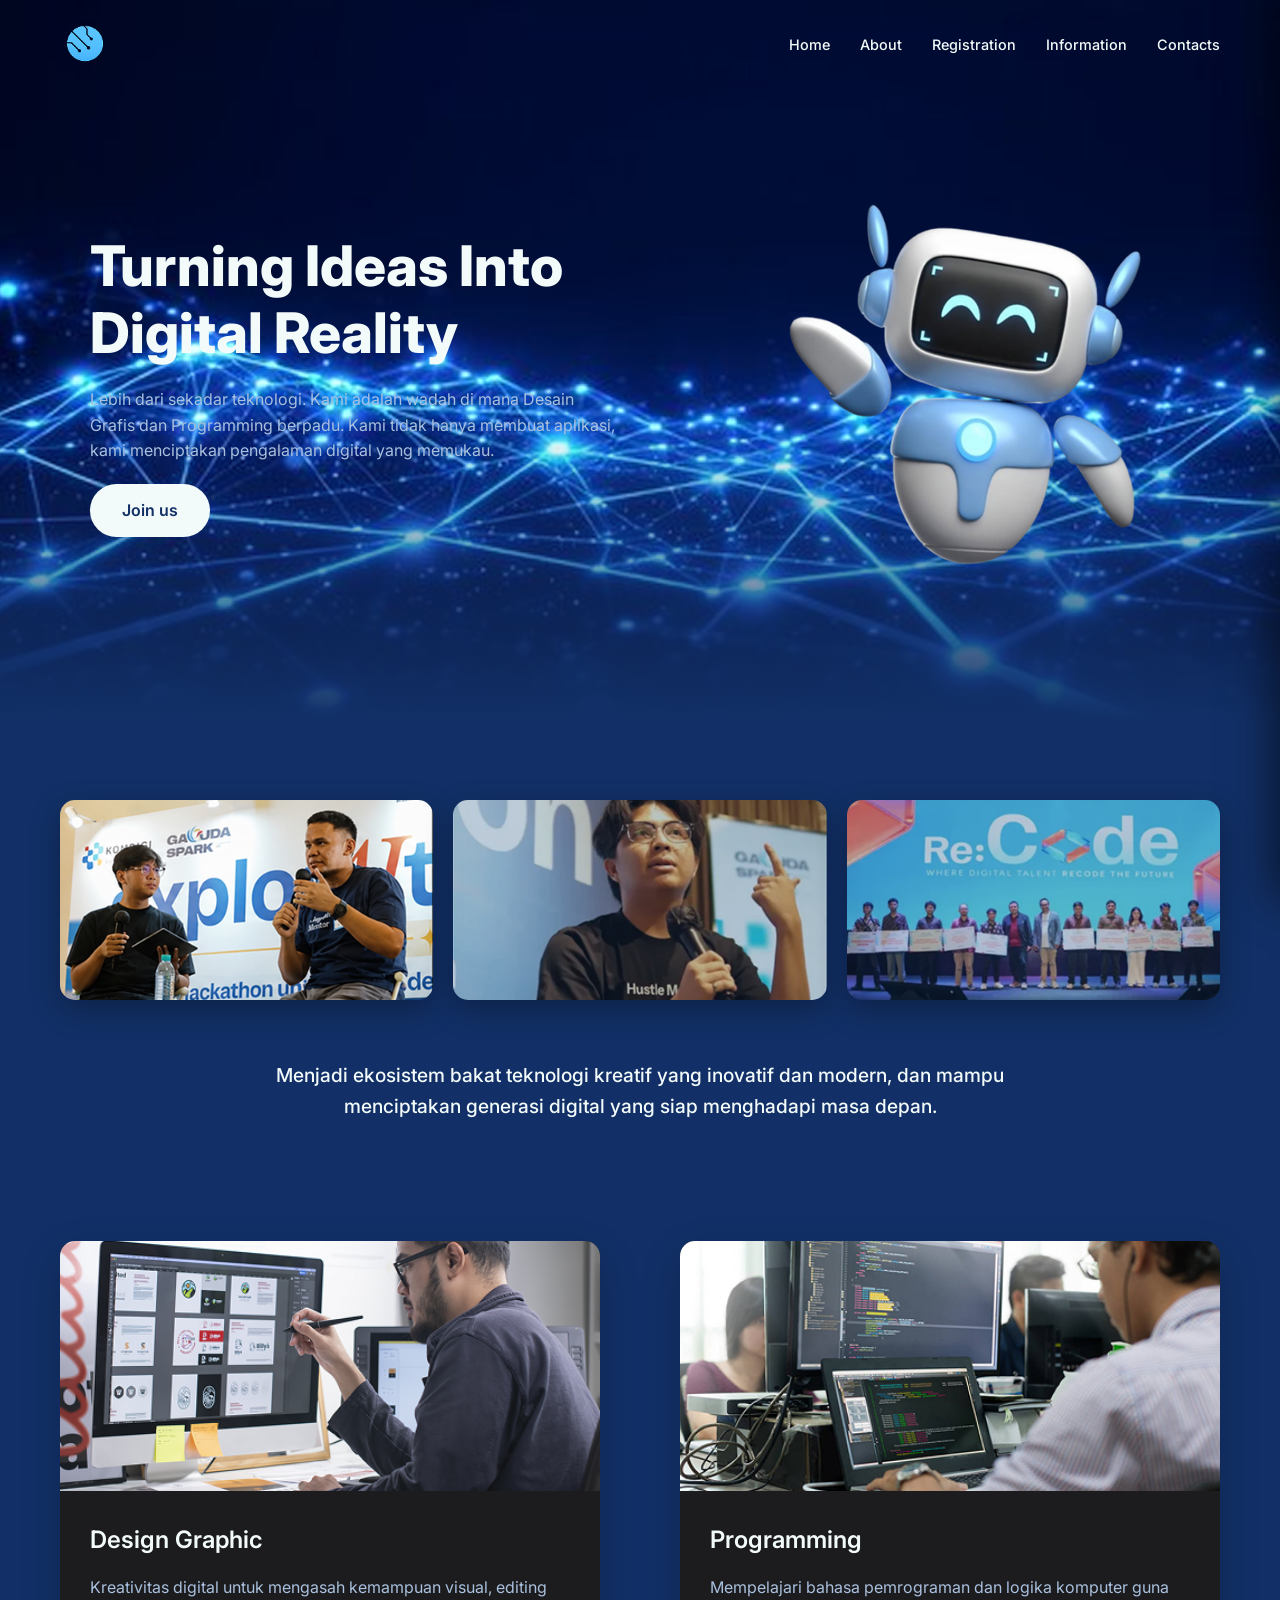
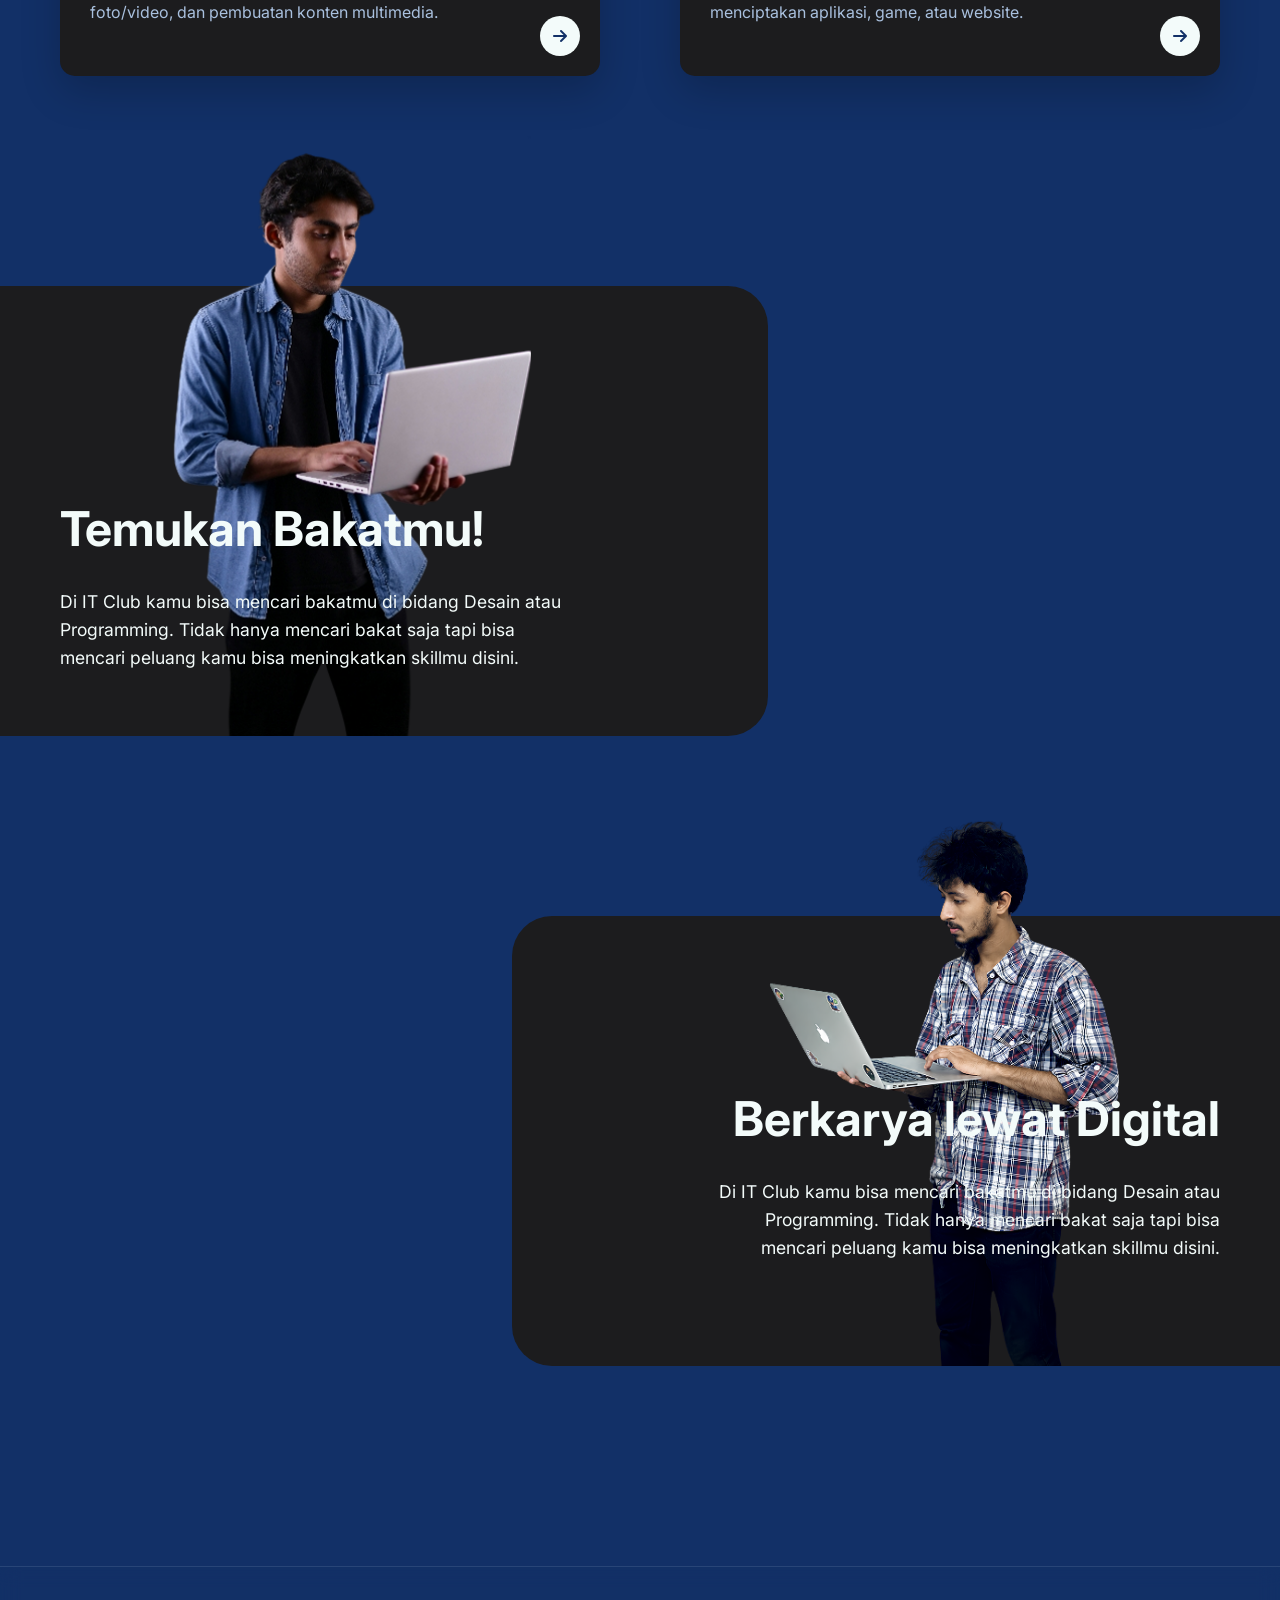
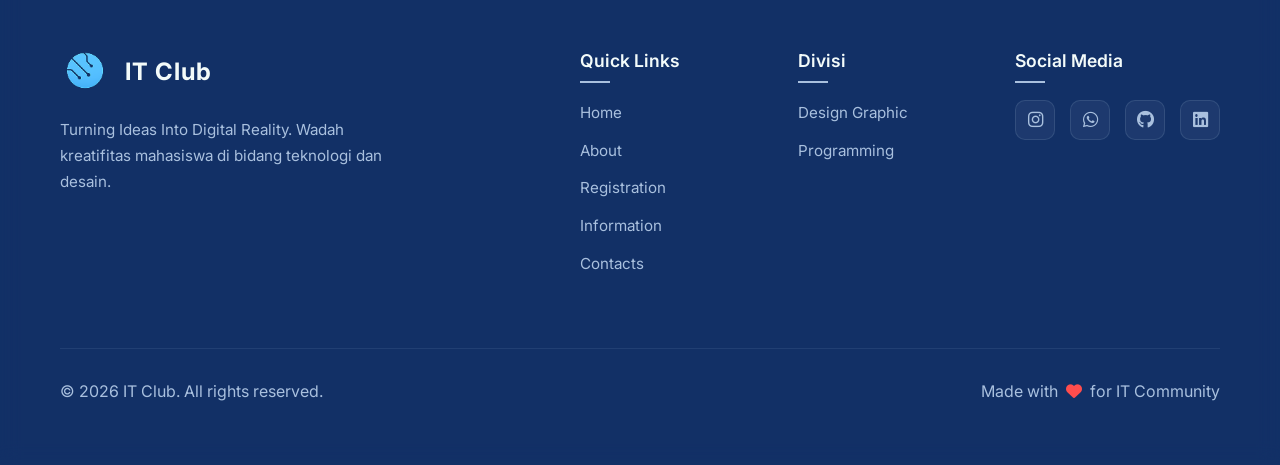
==== commit d55fc413: "feat(navbar): update all navbar with new page" ====
--- a/index.html
+++ b/index.html
@@ -22,9 +22,9 @@
             <nav class="nav-links">
                 <a href="#home">Home</a>
                 <a href="about.html">About</a>
-                <a href="#registration">Registration</a>
+                <a href="registration.html">Registration</a>
                 <a href="information.html">Information</a>
-                <a href="#contacts">Contacts</a>
+                <a href="contact.html">Contacts</a>
             </nav>
             <!-- Hamburger Button (mobile only) -->
             <button class="hamburger" id="hamburger-btn" aria-label="Open menu" aria-expanded="false">
@@ -51,9 +51,9 @@
         <nav class="sidebar-links">
             <a href="#home" class="sidebar-link"><i class="fa-solid fa-house"></i> Home</a>
             <a href="about.html" class="sidebar-link"><i class="fa-solid fa-circle-info"></i> About</a>
-            <a href="#registration" class="sidebar-link"><i class="fa-solid fa-file-pen"></i> Registration</a>
+            <a href="registration.html" class="sidebar-link"><i class="fa-solid fa-file-pen"></i> Registration</a>
             <a href="information.html" class="sidebar-link"><i class="fa-solid fa-newspaper"></i> Information</a>
-            <a href="#contacts" class="sidebar-link"><i class="fa-solid fa-envelope"></i> Contacts</a>
+            <a href="contact.html" class="sidebar-link"><i class="fa-solid fa-envelope"></i> Contacts</a>
         </nav>
     </aside>
 
@@ -151,8 +151,9 @@
                         <ul>
                             <li><a href="#home">Home</a></li>
                             <li><a href="about.html">About</a></li>
-                            <li><a href="#registration">Registration</a></li>
+                            <li><a href="registration.html">Registration</a></li>
                             <li><a href="information.html">Information</a></li>
+                            <li><a href="contact.html">Contacts</a></li>
                         </ul>
                     </div>
                     
--- a/style.css
+++ b/style.css
@@ -1,1303 +1,1462 @@
-/* === Base Styles & Variables === */
-:root {
-    --primary-color: #A9C0DE;
-    --primary-hover: #123067;
-    --text-main: #F3FBFA;
-    --text-muted: #A9C0DE;
-    --bg-dark: #123067;
-    --bg-card: #1C1C1E;
-    --container-width: 1200px;
-}
-
-@property --angle {
-    syntax: '<angle>';
-    initial-value: 0deg;
-    inherits: false;
-}
-
-* {
-    margin: 0;
-    padding: 0;
-    box-sizing: border-box;
-}
-
-html {
-    scroll-behavior: smooth;
-}
-
-body {
-    font-family: 'Inter', sans-serif;
-    background-color: var(--bg-dark);
-    color: var(--text-main);
-    line-height: 1.6;
-    overflow-x: hidden;
-}
-
-.container {
-    max-width: var(--container-width);
-    margin: 0 auto;
-    padding: 0 20px;
-}
-
-img {
-    max-width: 100%;
-    display: block;
-}
-
-a {
-    text-decoration: none;
-    color: inherit;
-}
-
-/* === Typography === */
-h1 {
-    font-size: 3.5rem;
-    font-weight: 800;
-    line-height: 1.2;
-    margin-bottom: 20px;
-}
-
-h2 {
-    font-size: 2.5rem;
-    font-weight: 700;
-    margin-bottom: 20px;
-}
-
-h3 {
-    font-size: 1.5rem;
-    font-weight: 600;
-    margin-bottom: 15px;
-}
-
-p {
-    font-size: 1rem;
-    color: var(--text-muted);
-    margin-bottom: 20px;
-}
-
-/* === Buttons === */
-.btn {
-    display: inline-block;
-    padding: 12px 30px;
-    border-radius: 30px;
-    font-weight: 600;
-    transition: all 0.3s ease;
-    cursor: pointer;
-}
-
-.btn-primary {
-    background-color: var(--text-main);
-    color: var(--bg-dark);
-    position: relative;
-    z-index: 1;
-    border: 2px solid transparent;
-    transition: all 0.3s ease;
-}
-
-.btn-primary:hover {
-    background-color: transparent;
-    color: var(--text-main);
-    transform: translateY(-5px);
-    background-image: linear-gradient(transparent, transparent), 
-                      conic-gradient(from var(--angle), transparent, var(--primary-color), transparent 30%);
-    background-origin: border-box;
-    background-clip: padding-box, border-box;
-    animation: rotate-angle 2s linear infinite;
-    box-shadow: 0 0 20px rgba(169, 192, 222, 0.4);
-}
-
-.btn-icon {
-    display: inline-flex;
-    align-items: center;
-    justify-content: center;
-    width: 40px;
-    height: 40px;
-    background-color: var(--text-main);
-    color: var(--bg-dark);
-    border-radius: 50%;
-    transition: all 0.3s ease;
-}
-
-.btn-icon:hover {
-    background-color: var(--primary-hover);
-    color: var(--text-main);
-    transform: translateX(5px);
-}
-
-/* === Header / Navbar === */
-.navbar {
-    padding: 20px 0;
-    position: absolute;
-    width: 100%;
-    top: 0;
-    z-index: 100;
-    background: transparent;
-}
-
-.nav-container {
-    display: flex;
-    justify-content: space-between;
-    align-items: center;
-}
-
-.logo-img {
-    border-radius: 50%;
-    width: 50px;
-    height: 50px;
-    object-fit: cover;
-}
-
-.nav-links {
-    display: flex;
-    gap: 30px;
-}
-
-.nav-links a {
-    font-size: 0.9rem;
-    font-weight: 500;
-    transition: color 0.3s ease;
-    position: relative;
-    padding: 5px 0;
-}
-
-.nav-links a::after {
-    content: '';
-    position: absolute;
-    width: 0;
-    height: 2px;
-    bottom: 0;
-    left: 0;
-    background-color: var(--primary-color);
-    transition: width 0.3s ease;
-}
-
-.nav-links a:hover {
-    color: var(--primary-color);
-}
-
-.nav-links a:hover::after {
-    width: 100%;
-}
-
-/* === Hero Section === */
-.hero {
-    padding: 150px 0 100px;
-    background-image: linear-gradient(to bottom, rgba(18, 48, 103, 0) 60%, rgba(18, 48, 103, 1) 100%), url('src/img/background-hero.png');
-    background-size: cover;
-    background-position: center top;
-    background-repeat: no-repeat;
-    min-height: 80vh;
-    display: flex;
-    align-items: center;
-}
-
-.hero-container {
-    display: flex;
-    justify-content: space-between;
-    align-items: center;
-    gap: 50px;
-}
-
-.hero-content {
-    flex: 1;
-    max-width: 600px;
-}
-
-.hero-image {
-    flex: 1;
-    display: flex;
-    justify-content: flex-end;
-}
-
-.bot-img {
-    width: 100%;
-    max-width: 450px;
-    animation: float 6s ease-in-out infinite;
-}
-
-@keyframes float {
-    0% {
-        transform: translateY(0px);
-    }
-
-    50% {
-        transform: translateY(-20px);
-    }
-
-    100% {
-        transform: translateY(0px);
-    }
-}
-
-@keyframes rotate-angle {
-    to {
-        --angle: 360deg;
-    }
-}
-
-/* === Gallery Section === */
-.gallery {
-    padding: 80px 0 40px;
-}
-
-.gallery-container {
-    display: grid;
-    grid-template-columns: repeat(3, 1fr);
-    gap: 20px;
-    margin-bottom: 60px;
-}
-
-.gallery-item img {
-    width: 100%;
-    border-radius: 15px;
-    object-fit: cover;
-    height: 200px;
-    transition: transform 0.3s ease;
-    box-shadow: 0 10px 30px rgba(0, 0, 0, 0.3);
-}
-
-.gallery-item img:hover {
-    transform: scale(1.05);
-}
-
-.statement-container {
-    text-align: center;
-    max-width: 800px;
-}
-
-.statement-text {
-    font-size: 1.2rem;
-    font-weight: 500;
-    color: var(--text-main);
-}
-
-/* === Features Section === */
-.features {
-    padding: 60px 0;
-}
-
-.features-container {
-    display: flex;
-    gap: 80px;
-    justify-content: space-between;
-}
-
-.feature-card {
-    background-color: var(--bg-card);
-    border-radius: 15px;
-    overflow: hidden;
-    width: 48%;
-    display: flex;
-    flex-direction: column;
-    box-shadow: 0 15px 40px rgba(0, 0, 0, 0.2);
-    transition: transform 0.3s ease;
-}
-
-.feature-card:hover {
-    transform: translateY(-10px);
-}
-
-.feature-img img {
-    width: 100%;
-    height: 250px;
-    object-fit: cover;
-}
-
-.feature-content {
-    padding: 30px;
-    position: relative;
-    flex-grow: 1;
-}
-
-.feature-content .btn-icon {
-    position: absolute;
-    bottom: 20px;
-    right: 20px;
-}
-
-/* === Discover Section === */
-.discover {
-    padding: 150px 0 100px;
-    width: 100%;
-    overflow-x: hidden;
-}
-
-.discover-container {
-    background-color: var(--bg-card);
-    width: 60%;
-    height: 450px;
-    position: relative;
-}
-
-.discover-container.left-box {
-    margin-right: auto;
-    padding: 40px 60px 60px max(20px, calc((100vw - var(--container-width)) / 2 + 20px));
-    border-top-right-radius: 40px;
-    border-bottom-right-radius: 40px;
-}
-
-.discover-container.right-box {
-    margin-left: auto;
-    padding: 40px max(20px, calc((100vw - var(--container-width)) / 2 + 20px)) 60px 60px;
-    border-top-left-radius: 40px;
-    border-bottom-left-radius: 40px;
-}
-
-.discover-content {
-    position: relative;
-}
-
-.discover-img {
-    margin-top: -200px;
-    height: 610px;
-    object-fit: contain;
-    margin-bottom: -245px; /* Negative margin to pull text over the image */
-    display: block;
-    position: relative;
-    z-index: 1;
-}
-
-.discover-content.text-left {
-    text-align: left;
-}
-
-.discover-content.text-right {
-    text-align: right;
-}
-
-.discover-img.img-left {
-    margin-left: 10%;
-}
-
-.discover-img.img-right {
-    margin-left: auto;
-    margin-right: 10%;
-    margin-top: -246px;
-    height: 656px;
-    margin-bottom: -285px;
-}
-
-.discover-content h2 {
-    font-size: 3rem;
-    margin-bottom: 20px;
-    color: var(--text-main);
-    position: relative;
-    z-index: 2;
-}
-
-.discover-content p {
-    font-size: 1.1rem;
-    max-width: 80%;
-    color: var(--text-main);
-    position: relative;
-    z-index: 2;
-}
-
-.discover-content.text-left p {
-    margin-left: 0;
-}
-
-.discover-content.text-right p {
-    margin-left: auto;
-    margin-right: 0;
-    text-align: right;
-}
-
-.mt-large {
-    margin-top: 180px;
-}
-
-/* === Footer === */
-.footer {
-    padding: 80px 0 40px;
-    background-color: rgba(18, 48, 103, 0.5);
-    border-top: 1px solid rgba(169, 192, 222, 0.15);
-    margin-top: 100px;
-    backdrop-filter: blur(10px);
-}
-
-.footer-container {
-    display: flex;
-    flex-direction: column;
-    gap: 60px;
-}
-
-.footer-top {
-    display: grid;
-    grid-template-columns: 1.5fr 2fr;
-    gap: 40px;
-}
-
-.footer-brand {
-    max-width: 350px;
-}
-
-.footer-brand .logo {
-    display: flex;
-    align-items: center;
-    gap: 15px;
-    margin-bottom: 20px;
-}
-
-.footer-brand .site-name {
-    font-size: 1.5rem;
-    font-weight: 700;
-    color: var(--text-main);
-    letter-spacing: 1px;
-}
-
-.brand-description {
-    font-size: 0.95rem;
-    line-height: 1.7;
-    color: var(--text-muted);
-}
-
-.footer-links {
-    display: grid;
-    grid-template-columns: repeat(3, 1fr);
-    gap: 30px;
-}
-
-.footer-col h4 {
-    font-size: 1.1rem;
-    font-weight: 600;
-    margin-bottom: 25px;
-    color: var(--text-main);
-    position: relative;
-}
-
-.footer-col h4::after {
-    content: '';
-    position: absolute;
-    bottom: -8px;
-    left: 0;
-    width: 30px;
-    height: 2px;
-    background-color: var(--primary-color);
-}
-
-.footer-col ul {
-    list-style: none;
-}
-
-.footer-col ul li {
-    margin-bottom: 12px;
-}
-
-.footer-col ul li a {
-    font-size: 0.95rem;
-    color: var(--text-muted);
-    transition: all 0.3s ease;
-}
-
-.footer-col ul li a:hover {
-    color: var(--primary-color);
-    padding-left: 5px;
-}
-
-.social-icons {
-    display: flex;
-    gap: 15px;
-}
-
-.social-icons a {
-    display: flex;
-    align-items: center;
-    justify-content: center;
-    width: 40px;
-    height: 40px;
-    background: rgba(255, 255, 255, 0.05);
-    border: 1px solid rgba(169, 192, 222, 0.15);
-    border-radius: 10px;
-    color: var(--primary-color);
-    font-size: 1.1rem;
-    transition: all 0.3s ease;
-}
-
-.social-icons a:hover {
-    background: var(--primary-color);
-    color: var(--bg-dark);
-    transform: translateY(-5px);
-    box-shadow: 0 5px 15px rgba(169, 192, 222, 0.3);
-}
-
-.footer-bottom {
-    padding-top: 30px;
-    border-top: 1px solid rgba(169, 192, 222, 0.1);
-    display: flex;
-    justify-content: space-between;
-    align-items: center;
-    font-size: 0.9rem;
-    color: var(--text-muted);
-}
-
-.footer-credit i {
-    color: #ff4d4d;
-    margin: 0 4px;
-}
-
-@media (max-width: 992px) {
-    .footer-top {
-        grid-template-columns: 1fr;
-        gap: 50px;
-        text-align: center;
-    }
-
-    .footer-brand {
-        max-width: 100%;
-        margin: 0 auto;
-    }
-
-    .footer-brand .logo {
-        justify-content: center;
-    }
-
-    .footer-links {
-        grid-template-columns: repeat(2, 1fr);
-        gap: 40px;
-    }
-
-    .footer-col h4::after {
-        left: 50%;
-        transform: translateX(-50%);
-    }
-
-    .social-icons {
-        justify-content: center;
-    }
-
-    .footer-bottom {
-        flex-direction: column;
-        gap: 15px;
-        text-align: center;
-    }
-}
-
-@media (max-width: 576px) {
-    .footer-links {
-        grid-template-columns: 1fr;
-    }
-}
-
-/* === Hamburger Button === */
-.hamburger {
-    display: none;
-    flex-direction: column;
-    justify-content: center;
-    align-items: center;
-    gap: 5px;
-    width: 42px;
-    height: 42px;
-    background: rgba(255, 255, 255, 0.08);
-    border: 1px solid rgba(255, 255, 255, 0.15);
-    border-radius: 10px;
-    cursor: pointer;
-    transition: background 0.3s ease, transform 0.2s ease;
-    padding: 0;
-}
-
-.hamburger:hover {
-    background: rgba(169, 192, 222, 0.18);
-    transform: scale(1.05);
-}
-
-.hamburger span {
-    display: block;
-    width: 22px;
-    height: 2px;
-    background-color: var(--text-main);
-    border-radius: 4px;
-    transition: all 0.35s cubic-bezier(0.4, 0, 0.2, 1);
-    transform-origin: center;
-}
-
-/* Hamburger → X animation when sidebar is open */
-.hamburger[aria-expanded="true"] span:nth-child(1) {
-    transform: translateY(7px) rotate(45deg);
-}
-
-.hamburger[aria-expanded="true"] span:nth-child(2) {
-    opacity: 0;
-    transform: scaleX(0);
-}
-
-.hamburger[aria-expanded="true"] span:nth-child(3) {
-    transform: translateY(-7px) rotate(-45deg);
-}
-
-/* === Sidebar Overlay === */
-.sidebar-overlay {
-    position: fixed;
-    inset: 0;
-    background: rgba(0, 0, 0, 0.55);
-    backdrop-filter: blur(3px);
-    -webkit-backdrop-filter: blur(3px);
-    z-index: 200;
-    opacity: 0;
-    pointer-events: none;
-    transition: opacity 0.35s ease;
-}
-
-.sidebar-overlay.is-active {
-    opacity: 1;
-    pointer-events: all;
-}
-
-/* === Mobile Sidebar === */
-.sidebar {
-    position: fixed;
-    top: 0;
-    right: 0;
-    width: min(300px, 85vw);
-    height: 100dvh;
-    background: linear-gradient(160deg, #0f2557 0%, #1a3a7a 100%);
-    border-left: 1px solid rgba(169, 192, 222, 0.15);
-    box-shadow: -10px 0 40px rgba(0, 0, 0, 0.5);
-    z-index: 300;
-    display: flex;
-    flex-direction: column;
-    transform: translateX(100%);
-    transition: transform 0.4s cubic-bezier(0.4, 0, 0.2, 1);
-    overflow-y: auto;
-}
-
-.sidebar.is-open {
-    transform: translateX(0);
-}
-
-.sidebar-header {
-    display: flex;
-    justify-content: space-between;
-    align-items: center;
-    padding: 24px 24px 20px;
-    border-bottom: 1px solid rgba(169, 192, 222, 0.12);
-}
-
-.sidebar-close {
-    display: flex;
-    align-items: center;
-    justify-content: center;
-    width: 38px;
-    height: 38px;
-    background: rgba(255, 255, 255, 0.08);
-    border: 1px solid rgba(255, 255, 255, 0.12);
-    border-radius: 8px;
-    color: var(--text-main);
-    font-size: 1.1rem;
-    cursor: pointer;
-    transition: background 0.2s ease, transform 0.2s ease;
-}
-
-.sidebar-close:hover {
-    background: rgba(169, 192, 222, 0.2);
-    transform: rotate(90deg);
-}
-
-.sidebar-links {
-    display: flex;
-    flex-direction: column;
-    padding: 20px 16px;
-    gap: 6px;
-}
-
-.sidebar-link {
-    display: flex;
-    align-items: center;
-    gap: 14px;
-    padding: 14px 18px;
-    border-radius: 12px;
-    font-size: 1rem;
-    font-weight: 500;
-    color: var(--text-main);
-    transition: background 0.25s ease, transform 0.2s ease, color 0.2s ease;
-    position: relative;
-    overflow: hidden;
-}
-
-.sidebar-link i {
-    font-size: 0.95rem;
-    width: 20px;
-    text-align: center;
-    color: var(--primary-color);
-    transition: color 0.2s ease;
-}
-
-.sidebar-link::before {
-    content: '';
-    position: absolute;
-    inset: 0;
-    background: linear-gradient(90deg, rgba(169, 192, 222, 0.12), transparent);
-    border-radius: 12px;
-    opacity: 0;
-    transition: opacity 0.25s ease;
-}
-
-.sidebar-link:hover::before {
-    opacity: 1;
-}
-
-.sidebar-link:hover {
-    transform: translateX(6px);
-    color: var(--primary-color);
-}
-
-.sidebar-link:hover i {
-    color: var(--text-main);
-}
-
-/* === Responsive Design === */
-@media (max-width: 992px) {
-    h1 {
-        font-size: 2.8rem;
-    }
-
-    h2 {
-        font-size: 2rem;
-    }
-
-    .hero-container {
-        flex-direction: column;
-        text-align: center;
-    }
-
-    .hero-image {
-        justify-content: center;
-        margin-top: 40px;
-    }
-
-    .gallery-container {
-        grid-template-columns: 1fr;
-    }
-
-    .features-container {
-        flex-direction: column;
-    }
-
-    .feature-card {
-        width: 100%;
-    }
-
-    /* --- Discover / Divisi mobile card layout --- */
-    .discover-container {
-        width: 90%;
-        height: 320px !important;
-        padding: 0 !important;
-        margin: 0 auto 25px !important;
-        border-radius: 24px !important;
-        overflow: hidden;
-        position: relative;
-    }
-
-    /* Dark gradient overlay so text stays readable */
-    .discover-container::after {
-        content: '';
-        position: absolute;
-        inset: 0;
-        background: linear-gradient(
-            to bottom,
-            rgba(18, 48, 103, 0.25) 0%,
-            rgba(18, 48, 103, 0.75) 60%,
-            rgba(18, 48, 103, 0.92) 100%
-        );
-        border-radius: inherit;
-        z-index: 1;
-        pointer-events: none;
-    }
-
-    /* Image fills full card as background */
-    .discover-img {
-        position: absolute !important;
-        inset: 0 !important;
-        width: 100% !important;
-        height: 100% !important;
-        object-fit: cover !important;
-        object-position: top center;
-        margin: 0 !important;
-        z-index: 0;
-    }
-
-    /* Text content floats above image + overlay */
-    .discover-content {
-        position: absolute !important;
-        inset: 0;
-        z-index: 2;
-        display: flex;
-        flex-direction: column;
-        justify-content: flex-end;
-        padding: 28px 24px;
-    }
-
-    .discover-content.text-left,
-    .discover-content.text-right {
-        text-align: left;
-    }
-
-    .discover-content h2 {
-        font-size: 1.6rem;
-        margin-bottom: 10px;
-    }
-
-    .discover-content p {
-        max-width: 100%;
-        margin-left: 0 !important;
-        margin-right: 0 !important;
-        text-align: left !important;
-        font-size: 0.9rem;
-        margin-bottom: 0;
-    }
-
-    .mt-large {
-        margin-top: 20px;
-    }
-
-    .nav-links {
-        display: none;
-    }
-
-    /* Show hamburger on mobile */
-    .hamburger {
-        display: flex;
-    }
-
-    /* Simplified for mobile */
-}
-
-/* === Information Page Styles === */
-.info-page {
-    background-color: var(--bg-dark);
-}
-
-.info-hero {
-    height: 50vh;
-    background-image: linear-gradient(to bottom, rgba(18, 48, 103, 0.4) 0%, rgba(18, 48, 103, 1) 100%), url('src/img/background-code.png');
-    background-size: cover;
-    background-position: center;
-    display: flex;
-    align-items: center;
-    justify-content: center;
-    text-align: center;
-    padding-top: 100px;
-    margin-bottom: 50px;
-}
-
-.hero-text-overlay h1 {
-    font-size: 3.5rem;
-    font-weight: 800;
-    color: var(--text-main);
-    text-shadow: 0 5px 15px rgba(0,0,0,0.5);
-    line-height: 1.2;
-}
-
-.info-section {
-    padding: 60px 0;
-}
-
-.info-section.mt-50 {
-    margin-top: 50px;
-}
-
-.info-layout {
-    display: flex;
-    justify-content: space-between;
-    align-items: center;
-    margin-bottom: 60px;
-    gap: 40px;
-}
-
-.info-box-wrapper {
-    position: relative;
-    width: 55%;
-}
-
-.info-box {
-    background-color: #0c1a3b;
-    padding: 50px;
-    border-radius: 20px;
-    box-shadow: 0 15px 40px rgba(0, 0, 0, 0.3);
-}
-
-.info-box h2 {
-    font-size: 2.2rem;
-    color: var(--text-main);
-    margin-bottom: 20px;
-}
-
-.info-box p {
-    font-size: 0.95rem;
-    line-height: 1.8;
-    color: #cbd5e1;
-    margin-bottom: 15px;
-}
-
-@keyframes float-animation {
-    0% { transform: translateY(0px); }
-    50% { transform: translateY(-20px); }
-    100% { transform: translateY(0px); }
-}
-
-.floating-img-top-left {
-    position: absolute;
-    top: -100px;
-    left: -30px;
-    width: 275px;
-    border-radius: 10px;
-    box-shadow: 0 10px 30px rgba(0,0,0,0.5);
-    z-index: 10;
-    animation: float-animation 4s ease-in-out infinite;
-}
-
-.floating-img-top-right {
-    position: absolute;
-    top: -100px;
-    right: -30px;
-    width: 250px;
-    border-radius: 10px;
-    box-shadow: 0 10px 30px rgba(0,0,0,0.5);
-    z-index: 10;
-    animation: float-animation 5s ease-in-out infinite;
-}
-
-.info-icons {
-    width: 40%;
-    position: relative;
-    height: 350px;
-}
-
-.info-icons img {
-    position: absolute;
-    border-radius: 15px;
-    box-shadow: 0 10px 25px rgba(0,0,0,0.4);
-    transition: transform 0.3s ease;
-}
-
-.info-icons img:hover {
-    transform: translateY(-10px);
-}
-
-/* Desain Grafik Icons Layout */
-.icon-ai { width: 160px; top: 25px; left: 0px; border-radius: 25px; }
-.icon-ae { width: 110px; top: 0px; right: 75px; border-radius: 15px; }
-.icon-pr { width: 110px; top: 180px; right: 170px; border-radius: 20px; }
-.icon-ps { width: 100px; bottom: -55px; right: 250px; border-radius: 20px; }
-.icon-figma { width: 140px; bottom: -70px; left: -100px; border-radius: 20px; }
-
-/* Programming Icons Layout */
-.icon-css { width: 130px; top: -50px; right: 75px; border-radius: 0; box-shadow: none; }
-.icon-python { width: 110px; top: 130px; left: 80px; border-radius: 50%; box-shadow: none; }
-.icon-cpp { width: 90px; bottom: -45px; right: 80px; border-radius: 0; box-shadow: none; }
-
-.info-gallery {
-    display: grid;
-    grid-template-columns: repeat(3, 1fr);
-    gap: 20px;
-}
-
-.gallery-img {
-    width: 100%;
-    height: 200px;
-    object-fit: cover;
-    border-radius: 15px;
-    transition: transform 0.3s ease;
-    box-shadow: 0 10px 25px rgba(0,0,0,0.3);
-}
-
-.gallery-img:hover {
-    transform: scale(1.03);
-}
-
-/* Code Snippet Box */
-.code-snippet-box {
-    background-color: #1E1E1E;
-    padding: 12px 18px;
-    border-radius: 8px;
-    margin-top: 20px;
-    display: inline-block;
-    border: 1px solid rgba(255,255,255,0.1);
-}
-
-.mac-dots {
-    display: flex;
-    gap: 6px;
-    margin-bottom: 10px;
-}
-
-.dot {
-    width: 10px;
-    height: 10px;
-    border-radius: 50%;
-}
-
-.dot.red { background-color: #FF5F56; }
-.dot.yellow { background-color: #FFBD2E; }
-.dot.green { background-color: #27C93F; }
-
-.code-snippet-box code {
-    color: #A6E22E;
-    font-family: 'Courier New', Courier, monospace;
-    font-size: 0.9rem;
-}
-
-@media (max-width: 992px) {
-    .info-layout {
-        flex-direction: column;
-    }
-    
-    .reverse-layout {
-        flex-direction: column-reverse;
-    }
-
-    .info-box-wrapper {
-        width: 100%;
-        margin-top: 50px;
-    }
-    
-    .floating-img-top-left, .floating-img-top-right {
-        width: 160px;
-        top: -60px;
-        left: 20px;
-        right: auto;
-    }
-
-    .info-icons {
-        width: 100%;
-        height: 250px;
-        margin-top: 30px;
-    }
-
-    .icon-ai { width: 90px; top: 40px; left: 10%; }
-    .icon-ae { width: 60px; top: 10px; right: 20%; }
-    .icon-pr { width: 70px; top: 100px; right: 10%; }
-    .icon-ps { width: 80px; bottom: 20px; right: 30%; }
-    .icon-figma { width: 70px; bottom: 40px; left: 20%; }
-
-    .icon-css { width: 70px; top: 40px; right: 20%; }
-    .icon-python { width: 90px; top: 80px; left: 15%; }
-    .icon-cpp { width: 70px; bottom: 20px; right: 30%; }
-    
-    .info-gallery {
-        grid-template-columns: 1fr;
-    }
-}
-
-/* === About Page Styles === */
-.about-hero {
-    position: relative;
-    padding: 200px 0 100px;
-    background-image: url('https://placehold.co/1920x800/123067/F3FBFA?text=Background');
-    background-size: cover;
-    background-position: center;
-    text-align: center;
-}
-
-.about-hero-overlay {
-    position: absolute;
-    top: 0;
-    left: 0;
-    width: 100%;
-    height: 100%;
-    background: rgba(18, 48, 103, 0.75);
-    z-index: 1;
-}
-
-.about-hero-container {
-    position: relative;
-    z-index: 2;
-    display: flex;
-    flex-direction: column;
-    align-items: center;
-}
-
-.about-title {
-    font-size: 3.5rem;
-    font-weight: 800;
-    margin-bottom: 40px;
-}
-
-.about-intro-text {
-    max-width: 800px;
-    font-size: 1.1rem;
-    color: var(--text-main);
-    line-height: 1.8;
-}
-
-.about-intro-text p {
-    color: var(--text-main);
-    margin-bottom: 20px;
-}
-
-.about-what-is {
-    padding: 80px 0;
-    background-color: #0f2557;
-}
-
-.about-what-is-container {
-    max-width: 900px;
-}
-
-.about-what-is h2 {
-    font-size: 2.5rem;
-    margin-bottom: 20px;
-}
-
-.about-what-is p {
-    color: var(--text-main);
-    font-size: 1.1rem;
-    margin-bottom: 20px;
-}
-
-.about-list {
-    list-style: none;
-    margin-bottom: 30px;
-    padding-left: 20px;
-}
-
-.about-list li {
-    font-size: 1.1rem;
-    margin-bottom: 10px;
-    position: relative;
-}
-
-.about-list li::before {
-    content: '- ';
-    position: absolute;
-    left: -15px;
-}
-
-.about-divisi {
-    padding: 80px 0;
-    background-color: var(--bg-dark);
-}
-
-.about-divisi-image {
-    position: relative;
-    border-radius: 20px;
-    overflow: hidden;
-}
-
-.about-divisi-image img {
-    width: 100%;
-    height: 400px;
-    object-fit: cover;
-    filter: brightness(0.6);
-}
-
-.about-divisi-box {
-    position: absolute;
-    top: 50%;
-    left: 50%;
-    transform: translate(-50%, -50%);
-    background: rgba(15, 37, 87, 0.85);
-    padding: 40px;
-    border-radius: 15px;
-    text-align: center;
-    width: 80%;
-    max-width: 600px;
-    backdrop-filter: blur(5px);
-}
-
-.about-divisi-box h3 {
-    font-size: 1.8rem;
-    margin-bottom: 15px;
-}
-
-.about-divisi-box p {
-    color: var(--text-main);
-    margin-bottom: 10px;
-    font-size: 1.1rem;
-}
-
-.about-divisi-box .highlight {
-    font-weight: 700;
-    font-size: 1.2rem;
-}
-
-.about-goals {
-    padding: 80px 0;
-    background-color: var(--bg-dark);
-}
-
-.about-goals-container {
-    display: flex;
-    align-items: center;
-    gap: 50px;
-}
-
-.about-goals-img {
-    flex: 1;
-    display: flex;
-    justify-content: center;
-}
-
-.floating-robot {
-    max-width: 100%;
-    width: 400px;
-    animation: float 6s ease-in-out infinite;
-}
-
-.about-goals-content {
-    flex: 1;
-    background-color: #0f2557;
-    padding: 50px;
-    border-radius: 20px;
-    box-shadow: 0 10px 30px rgba(0,0,0,0.3);
-}
-
-.about-goals-content h2 {
-    font-size: 2.2rem;
-    margin-bottom: 30px;
-}
-
-.about-list-right {
-    list-style: none;
-    padding-left: 20px;
-}
-
-.about-list-right li {
-    font-size: 1.1rem;
-    margin-bottom: 15px;
-    position: relative;
-}
-
-.about-list-right li::before {
-    content: '';
-    position: absolute;
-    left: -20px;
-    top: 8px;
-    width: 8px;
-    height: 8px;
-    background-color: var(--text-main);
-    border-radius: 50%;
-}
-
-.about-conclusion {
-    padding: 60px 0 100px;
-    text-align: center;
-    background-color: var(--bg-dark);
-}
-
-.about-conclusion-container p {
-    color: var(--text-main);
-    font-size: 1.1rem;
-    max-width: 800px;
-    margin: 0 auto 20px;
-}
-
-.slogan {
-    font-size: 1.8rem;
-    margin-top: 40px;
-    font-style: italic;
-    color: #ffd700;
-}
-
-@media (max-width: 768px) {
-    .about-goals-container {
-        flex-direction: column-reverse;
-    }
-    .about-divisi-box {
-        width: 90%;
-        padding: 20px;
-    }
-    .about-title {
-        font-size: 2.5rem;
-    }
-}+/* === Base Styles & Variables === */
+:root {
+    --primary-color: #A9C0DE;
+    --primary-hover: #123067;
+    --text-main: #F3FBFA;
+    --text-muted: #A9C0DE;
+    --bg-dark: #123067;
+    --bg-card: #1C1C1E;
+    --container-width: 1200px;
+}
+
+@property --angle {
+    syntax: '<angle>';
+    initial-value: 0deg;
+    inherits: false;
+}
+
+* {
+    margin: 0;
+    padding: 0;
+    box-sizing: border-box;
+}
+
+html {
+    scroll-behavior: smooth;
+}
+
+body {
+    font-family: 'Inter', sans-serif;
+    background-color: var(--bg-dark);
+    color: var(--text-main);
+    line-height: 1.6;
+    overflow-x: hidden;
+}
+
+.container {
+    max-width: var(--container-width);
+    margin: 0 auto;
+    padding: 0 20px;
+}
+
+img {
+    max-width: 100%;
+    display: block;
+}
+
+a {
+    text-decoration: none;
+    color: inherit;
+}
+
+/* === Typography === */
+h1 {
+    font-size: 3.5rem;
+    font-weight: 800;
+    line-height: 1.2;
+    margin-bottom: 20px;
+}
+
+h2 {
+    font-size: 2.5rem;
+    font-weight: 700;
+    margin-bottom: 20px;
+}
+
+h3 {
+    font-size: 1.5rem;
+    font-weight: 600;
+    margin-bottom: 15px;
+}
+
+p {
+    font-size: 1rem;
+    color: var(--text-muted);
+    margin-bottom: 20px;
+}
+
+/* === Buttons === */
+.btn {
+    display: inline-block;
+    padding: 12px 30px;
+    border-radius: 30px;
+    font-weight: 600;
+    transition: all 0.3s ease;
+    cursor: pointer;
+}
+
+.btn-primary {
+    background-color: var(--text-main);
+    color: var(--bg-dark);
+    position: relative;
+    z-index: 1;
+    border: 2px solid transparent;
+    transition: all 0.3s ease;
+}
+
+.btn-primary:hover {
+    background-color: transparent;
+    color: var(--text-main);
+    transform: translateY(-5px);
+    background-image: linear-gradient(transparent, transparent), 
+                      conic-gradient(from var(--angle), transparent, var(--primary-color), transparent 30%);
+    background-origin: border-box;
+    background-clip: padding-box, border-box;
+    animation: rotate-angle 2s linear infinite;
+    box-shadow: 0 0 20px rgba(169, 192, 222, 0.4);
+}
+
+.btn-icon {
+    display: inline-flex;
+    align-items: center;
+    justify-content: center;
+    width: 40px;
+    height: 40px;
+    background-color: var(--text-main);
+    color: var(--bg-dark);
+    border-radius: 50%;
+    transition: all 0.3s ease;
+}
+
+.btn-icon:hover {
+    background-color: var(--primary-hover);
+    color: var(--text-main);
+    transform: translateX(5px);
+}
+
+/* === Header / Navbar === */
+.navbar {
+    padding: 20px 0;
+    position: absolute;
+    width: 100%;
+    top: 0;
+    z-index: 100;
+    background: transparent;
+}
+
+.nav-container {
+    display: flex;
+    justify-content: space-between;
+    align-items: center;
+}
+
+.logo-img {
+    border-radius: 50%;
+    width: 50px;
+    height: 50px;
+    object-fit: cover;
+}
+
+.nav-links {
+    display: flex;
+    gap: 30px;
+}
+
+.nav-links a {
+    font-size: 0.9rem;
+    font-weight: 500;
+    transition: color 0.3s ease;
+    position: relative;
+    padding: 5px 0;
+}
+
+.nav-links a::after {
+    content: '';
+    position: absolute;
+    width: 0;
+    height: 2px;
+    bottom: 0;
+    left: 0;
+    background-color: var(--primary-color);
+    transition: width 0.3s ease;
+}
+
+.nav-links a:hover {
+    color: var(--primary-color);
+}
+
+.nav-links a:hover::after {
+    width: 100%;
+}
+
+/* === Hero Section === */
+.hero {
+    padding: 150px 0 100px;
+    background-image: linear-gradient(to bottom, rgba(18, 48, 103, 0) 60%, rgba(18, 48, 103, 1) 100%), url('src/img/background-hero.png');
+    background-size: cover;
+    background-position: center top;
+    background-repeat: no-repeat;
+    min-height: 80vh;
+    display: flex;
+    align-items: center;
+}
+
+.hero-container {
+    display: flex;
+    justify-content: space-between;
+    align-items: center;
+    gap: 50px;
+}
+
+.hero-content {
+    flex: 1;
+    max-width: 600px;
+}
+
+.hero-image {
+    flex: 1;
+    display: flex;
+    justify-content: flex-end;
+}
+
+.bot-img {
+    width: 100%;
+    max-width: 450px;
+    animation: float 6s ease-in-out infinite;
+}
+
+@keyframes float {
+    0% {
+        transform: translateY(0px);
+    }
+
+    50% {
+        transform: translateY(-20px);
+    }
+
+    100% {
+        transform: translateY(0px);
+    }
+}
+
+@keyframes rotate-angle {
+    to {
+        --angle: 360deg;
+    }
+}
+
+/* === Gallery Section === */
+.gallery {
+    padding: 80px 0 40px;
+}
+
+.gallery-container {
+    display: grid;
+    grid-template-columns: repeat(3, 1fr);
+    gap: 20px;
+    margin-bottom: 60px;
+}
+
+.gallery-item img {
+    width: 100%;
+    border-radius: 15px;
+    object-fit: cover;
+    height: 200px;
+    transition: transform 0.3s ease;
+    box-shadow: 0 10px 30px rgba(0, 0, 0, 0.3);
+}
+
+.gallery-item img:hover {
+    transform: scale(1.05);
+}
+
+.statement-container {
+    text-align: center;
+    max-width: 800px;
+}
+
+.statement-text {
+    font-size: 1.2rem;
+    font-weight: 500;
+    color: var(--text-main);
+}
+
+/* === Features Section === */
+.features {
+    padding: 60px 0;
+}
+
+.features-container {
+    display: flex;
+    gap: 80px;
+    justify-content: space-between;
+}
+
+.feature-card {
+    background-color: var(--bg-card);
+    border-radius: 15px;
+    overflow: hidden;
+    width: 48%;
+    display: flex;
+    flex-direction: column;
+    box-shadow: 0 15px 40px rgba(0, 0, 0, 0.2);
+    transition: transform 0.3s ease;
+}
+
+.feature-card:hover {
+    transform: translateY(-10px);
+}
+
+.feature-img img {
+    width: 100%;
+    height: 250px;
+    object-fit: cover;
+}
+
+.feature-content {
+    padding: 30px;
+    position: relative;
+    flex-grow: 1;
+}
+
+.feature-content .btn-icon {
+    position: absolute;
+    bottom: 20px;
+    right: 20px;
+}
+
+/* === Discover Section === */
+.discover {
+    padding: 150px 0 100px;
+    width: 100%;
+    overflow-x: hidden;
+}
+
+.discover-container {
+    background-color: var(--bg-card);
+    width: 60%;
+    height: 450px;
+    position: relative;
+}
+
+.discover-container.left-box {
+    margin-right: auto;
+    padding: 40px 60px 60px max(20px, calc((100vw - var(--container-width)) / 2 + 20px));
+    border-top-right-radius: 40px;
+    border-bottom-right-radius: 40px;
+}
+
+.discover-container.right-box {
+    margin-left: auto;
+    padding: 40px max(20px, calc((100vw - var(--container-width)) / 2 + 20px)) 60px 60px;
+    border-top-left-radius: 40px;
+    border-bottom-left-radius: 40px;
+}
+
+.discover-content {
+    position: relative;
+}
+
+.discover-img {
+    margin-top: -200px;
+    height: 610px;
+    object-fit: contain;
+    margin-bottom: -245px; /* Negative margin to pull text over the image */
+    display: block;
+    position: relative;
+    z-index: 1;
+}
+
+.discover-content.text-left {
+    text-align: left;
+}
+
+.discover-content.text-right {
+    text-align: right;
+}
+
+.discover-img.img-left {
+    margin-left: 10%;
+}
+
+.discover-img.img-right {
+    margin-left: auto;
+    margin-right: 10%;
+    margin-top: -246px;
+    height: 656px;
+    margin-bottom: -285px;
+}
+
+.discover-content h2 {
+    font-size: 3rem;
+    margin-bottom: 20px;
+    color: var(--text-main);
+    position: relative;
+    z-index: 2;
+}
+
+.discover-content p {
+    font-size: 1.1rem;
+    max-width: 80%;
+    color: var(--text-main);
+    position: relative;
+    z-index: 2;
+}
+
+.discover-content.text-left p {
+    margin-left: 0;
+}
+
+.discover-content.text-right p {
+    margin-left: auto;
+    margin-right: 0;
+    text-align: right;
+}
+
+.mt-large {
+    margin-top: 180px;
+}
+
+/* === Footer === */
+.footer {
+    padding: 80px 0 40px;
+    background-color: rgba(18, 48, 103, 0.5);
+    border-top: 1px solid rgba(169, 192, 222, 0.15);
+    margin-top: 100px;
+    backdrop-filter: blur(10px);
+}
+
+.footer-container {
+    display: flex;
+    flex-direction: column;
+    gap: 60px;
+}
+
+.footer-top {
+    display: grid;
+    grid-template-columns: 1.5fr 2fr;
+    gap: 40px;
+}
+
+.footer-brand {
+    max-width: 350px;
+}
+
+.footer-brand .logo {
+    display: flex;
+    align-items: center;
+    gap: 15px;
+    margin-bottom: 20px;
+}
+
+.footer-brand .site-name {
+    font-size: 1.5rem;
+    font-weight: 700;
+    color: var(--text-main);
+    letter-spacing: 1px;
+}
+
+.brand-description {
+    font-size: 0.95rem;
+    line-height: 1.7;
+    color: var(--text-muted);
+}
+
+.footer-links {
+    display: grid;
+    grid-template-columns: repeat(3, 1fr);
+    gap: 30px;
+}
+
+.footer-col h4 {
+    font-size: 1.1rem;
+    font-weight: 600;
+    margin-bottom: 25px;
+    color: var(--text-main);
+    position: relative;
+}
+
+.footer-col h4::after {
+    content: '';
+    position: absolute;
+    bottom: -8px;
+    left: 0;
+    width: 30px;
+    height: 2px;
+    background-color: var(--primary-color);
+}
+
+.footer-col ul {
+    list-style: none;
+}
+
+.footer-col ul li {
+    margin-bottom: 12px;
+}
+
+.footer-col ul li a {
+    font-size: 0.95rem;
+    color: var(--text-muted);
+    transition: all 0.3s ease;
+}
+
+.footer-col ul li a:hover {
+    color: var(--primary-color);
+    padding-left: 5px;
+}
+
+.social-icons {
+    display: flex;
+    gap: 15px;
+}
+
+.social-icons a {
+    display: flex;
+    align-items: center;
+    justify-content: center;
+    width: 40px;
+    height: 40px;
+    background: rgba(255, 255, 255, 0.05);
+    border: 1px solid rgba(169, 192, 222, 0.15);
+    border-radius: 10px;
+    color: var(--primary-color);
+    font-size: 1.1rem;
+    transition: all 0.3s ease;
+}
+
+.social-icons a:hover {
+    background: var(--primary-color);
+    color: var(--bg-dark);
+    transform: translateY(-5px);
+    box-shadow: 0 5px 15px rgba(169, 192, 222, 0.3);
+}
+
+.footer-bottom {
+    padding-top: 30px;
+    border-top: 1px solid rgba(169, 192, 222, 0.1);
+    display: flex;
+    justify-content: space-between;
+    align-items: center;
+    font-size: 0.9rem;
+    color: var(--text-muted);
+}
+
+.footer-credit i {
+    color: #ff4d4d;
+    margin: 0 4px;
+}
+
+@media (max-width: 992px) {
+    .footer-top {
+        grid-template-columns: 1fr;
+        gap: 50px;
+        text-align: center;
+    }
+
+    .footer-brand {
+        max-width: 100%;
+        margin: 0 auto;
+    }
+
+    .footer-brand .logo {
+        justify-content: center;
+    }
+
+    .footer-links {
+        grid-template-columns: repeat(2, 1fr);
+        gap: 40px;
+    }
+
+    .footer-col h4::after {
+        left: 50%;
+        transform: translateX(-50%);
+    }
+
+    .social-icons {
+        justify-content: center;
+    }
+
+    .footer-bottom {
+        flex-direction: column;
+        gap: 15px;
+        text-align: center;
+    }
+}
+
+@media (max-width: 576px) {
+    .footer-links {
+        grid-template-columns: 1fr;
+    }
+}
+
+/* === Hamburger Button === */
+.hamburger {
+    display: none;
+    flex-direction: column;
+    justify-content: center;
+    align-items: center;
+    gap: 5px;
+    width: 42px;
+    height: 42px;
+    background: rgba(255, 255, 255, 0.08);
+    border: 1px solid rgba(255, 255, 255, 0.15);
+    border-radius: 10px;
+    cursor: pointer;
+    transition: background 0.3s ease, transform 0.2s ease;
+    padding: 0;
+}
+
+.hamburger:hover {
+    background: rgba(169, 192, 222, 0.18);
+    transform: scale(1.05);
+}
+
+.hamburger span {
+    display: block;
+    width: 22px;
+    height: 2px;
+    background-color: var(--text-main);
+    border-radius: 4px;
+    transition: all 0.35s cubic-bezier(0.4, 0, 0.2, 1);
+    transform-origin: center;
+}
+
+/* Hamburger → X animation when sidebar is open */
+.hamburger[aria-expanded="true"] span:nth-child(1) {
+    transform: translateY(7px) rotate(45deg);
+}
+
+.hamburger[aria-expanded="true"] span:nth-child(2) {
+    opacity: 0;
+    transform: scaleX(0);
+}
+
+.hamburger[aria-expanded="true"] span:nth-child(3) {
+    transform: translateY(-7px) rotate(-45deg);
+}
+
+/* === Sidebar Overlay === */
+.sidebar-overlay {
+    position: fixed;
+    inset: 0;
+    background: rgba(0, 0, 0, 0.55);
+    backdrop-filter: blur(3px);
+    -webkit-backdrop-filter: blur(3px);
+    z-index: 200;
+    opacity: 0;
+    pointer-events: none;
+    transition: opacity 0.35s ease;
+}
+
+.sidebar-overlay.is-active {
+    opacity: 1;
+    pointer-events: all;
+}
+
+/* === Mobile Sidebar === */
+.sidebar {
+    position: fixed;
+    top: 0;
+    right: 0;
+    width: min(300px, 85vw);
+    height: 100dvh;
+    background: linear-gradient(160deg, #0f2557 0%, #1a3a7a 100%);
+    border-left: 1px solid rgba(169, 192, 222, 0.15);
+    box-shadow: -10px 0 40px rgba(0, 0, 0, 0.5);
+    z-index: 300;
+    display: flex;
+    flex-direction: column;
+    transform: translateX(100%);
+    transition: transform 0.4s cubic-bezier(0.4, 0, 0.2, 1);
+    overflow-y: auto;
+}
+
+.sidebar.is-open {
+    transform: translateX(0);
+}
+
+.sidebar-header {
+    display: flex;
+    justify-content: space-between;
+    align-items: center;
+    padding: 24px 24px 20px;
+    border-bottom: 1px solid rgba(169, 192, 222, 0.12);
+}
+
+.sidebar-close {
+    display: flex;
+    align-items: center;
+    justify-content: center;
+    width: 38px;
+    height: 38px;
+    background: rgba(255, 255, 255, 0.08);
+    border: 1px solid rgba(255, 255, 255, 0.12);
+    border-radius: 8px;
+    color: var(--text-main);
+    font-size: 1.1rem;
+    cursor: pointer;
+    transition: background 0.2s ease, transform 0.2s ease;
+}
+
+.sidebar-close:hover {
+    background: rgba(169, 192, 222, 0.2);
+    transform: rotate(90deg);
+}
+
+.sidebar-links {
+    display: flex;
+    flex-direction: column;
+    padding: 20px 16px;
+    gap: 6px;
+}
+
+.sidebar-link {
+    display: flex;
+    align-items: center;
+    gap: 14px;
+    padding: 14px 18px;
+    border-radius: 12px;
+    font-size: 1rem;
+    font-weight: 500;
+    color: var(--text-main);
+    transition: background 0.25s ease, transform 0.2s ease, color 0.2s ease;
+    position: relative;
+    overflow: hidden;
+}
+
+.sidebar-link i {
+    font-size: 0.95rem;
+    width: 20px;
+    text-align: center;
+    color: var(--primary-color);
+    transition: color 0.2s ease;
+}
+
+.sidebar-link::before {
+    content: '';
+    position: absolute;
+    inset: 0;
+    background: linear-gradient(90deg, rgba(169, 192, 222, 0.12), transparent);
+    border-radius: 12px;
+    opacity: 0;
+    transition: opacity 0.25s ease;
+}
+
+.sidebar-link:hover::before {
+    opacity: 1;
+}
+
+.sidebar-link:hover {
+    transform: translateX(6px);
+    color: var(--primary-color);
+}
+
+.sidebar-link:hover i {
+    color: var(--text-main);
+}
+
+/* === Responsive Design === */
+@media (max-width: 992px) {
+    h1 {
+        font-size: 2.8rem;
+    }
+
+    h2 {
+        font-size: 2rem;
+    }
+
+    .hero-container {
+        flex-direction: column;
+        text-align: center;
+    }
+
+    .hero-image {
+        justify-content: center;
+        margin-top: 40px;
+    }
+
+    .gallery-container {
+        grid-template-columns: 1fr;
+    }
+
+    .features-container {
+        flex-direction: column;
+    }
+
+    .feature-card {
+        width: 100%;
+    }
+
+    /* --- Discover / Divisi mobile card layout --- */
+    .discover-container {
+        width: 90%;
+        height: 320px !important;
+        padding: 0 !important;
+        margin: 0 auto 25px !important;
+        border-radius: 24px !important;
+        overflow: hidden;
+        position: relative;
+    }
+
+    /* Dark gradient overlay so text stays readable */
+    .discover-container::after {
+        content: '';
+        position: absolute;
+        inset: 0;
+        background: linear-gradient(
+            to bottom,
+            rgba(18, 48, 103, 0.25) 0%,
+            rgba(18, 48, 103, 0.75) 60%,
+            rgba(18, 48, 103, 0.92) 100%
+        );
+        border-radius: inherit;
+        z-index: 1;
+        pointer-events: none;
+    }
+
+    /* Image fills full card as background */
+    .discover-img {
+        position: absolute !important;
+        inset: 0 !important;
+        width: 100% !important;
+        height: 100% !important;
+        object-fit: cover !important;
+        object-position: top center;
+        margin: 0 !important;
+        z-index: 0;
+    }
+
+    /* Text content floats above image + overlay */
+    .discover-content {
+        position: absolute !important;
+        inset: 0;
+        z-index: 2;
+        display: flex;
+        flex-direction: column;
+        justify-content: flex-end;
+        padding: 28px 24px;
+    }
+
+    .discover-content.text-left,
+    .discover-content.text-right {
+        text-align: left;
+    }
+
+    .discover-content h2 {
+        font-size: 1.6rem;
+        margin-bottom: 10px;
+    }
+
+    .discover-content p {
+        max-width: 100%;
+        margin-left: 0 !important;
+        margin-right: 0 !important;
+        text-align: left !important;
+        font-size: 0.9rem;
+        margin-bottom: 0;
+    }
+
+    .mt-large {
+        margin-top: 20px;
+    }
+
+    .nav-links {
+        display: none;
+    }
+
+    /* Show hamburger on mobile */
+    .hamburger {
+        display: flex;
+    }
+
+    /* Simplified for mobile */
+}
+
+/* === Information Page Styles === */
+.info-page {
+    background-color: var(--bg-dark);
+}
+
+.info-hero {
+    height: 50vh;
+    background-image: linear-gradient(to bottom, rgba(18, 48, 103, 0.4) 0%, rgba(18, 48, 103, 1) 100%), url('src/img/background-code.png');
+    background-size: cover;
+    background-position: center;
+    display: flex;
+    align-items: center;
+    justify-content: center;
+    text-align: center;
+    padding-top: 100px;
+    margin-bottom: 50px;
+}
+
+.hero-text-overlay h1 {
+    font-size: 3.5rem;
+    font-weight: 800;
+    color: var(--text-main);
+    text-shadow: 0 5px 15px rgba(0,0,0,0.5);
+    line-height: 1.2;
+}
+
+.info-section {
+    padding: 60px 0;
+}
+
+.info-section.mt-50 {
+    margin-top: 50px;
+}
+
+.info-layout {
+    display: flex;
+    justify-content: space-between;
+    align-items: center;
+    margin-bottom: 60px;
+    gap: 40px;
+}
+
+.info-box-wrapper {
+    position: relative;
+    width: 55%;
+}
+
+.info-box {
+    background-color: #0c1a3b;
+    padding: 50px;
+    border-radius: 20px;
+    box-shadow: 0 15px 40px rgba(0, 0, 0, 0.3);
+}
+
+.info-box h2 {
+    font-size: 2.2rem;
+    color: var(--text-main);
+    margin-bottom: 20px;
+}
+
+.info-box p {
+    font-size: 0.95rem;
+    line-height: 1.8;
+    color: #cbd5e1;
+    margin-bottom: 15px;
+}
+
+@keyframes float-animation {
+    0% { transform: translateY(0px); }
+    50% { transform: translateY(-20px); }
+    100% { transform: translateY(0px); }
+}
+
+.floating-img-top-left {
+    position: absolute;
+    top: -100px;
+    left: -30px;
+    width: 275px;
+    border-radius: 10px;
+    box-shadow: 0 10px 30px rgba(0,0,0,0.5);
+    z-index: 10;
+    animation: float-animation 4s ease-in-out infinite;
+}
+
+.floating-img-top-right {
+    position: absolute;
+    top: -100px;
+    right: -30px;
+    width: 250px;
+    border-radius: 10px;
+    box-shadow: 0 10px 30px rgba(0,0,0,0.5);
+    z-index: 10;
+    animation: float-animation 5s ease-in-out infinite;
+}
+
+.info-icons {
+    width: 40%;
+    position: relative;
+    height: 350px;
+}
+
+.info-icons img {
+    position: absolute;
+    border-radius: 15px;
+    box-shadow: 0 10px 25px rgba(0,0,0,0.4);
+    transition: transform 0.3s ease;
+}
+
+.info-icons img:hover {
+    transform: translateY(-10px);
+}
+
+/* Desain Grafik Icons Layout */
+.icon-ai { width: 160px; top: 25px; left: 0px; border-radius: 25px; }
+.icon-ae { width: 110px; top: 0px; right: 75px; border-radius: 15px; }
+.icon-pr { width: 110px; top: 180px; right: 170px; border-radius: 20px; }
+.icon-ps { width: 100px; bottom: -55px; right: 250px; border-radius: 20px; }
+.icon-figma { width: 140px; bottom: -70px; left: -100px; border-radius: 20px; }
+
+/* Programming Icons Layout */
+.icon-css { width: 130px; top: -50px; right: 75px; border-radius: 0; box-shadow: none; }
+.icon-python { width: 110px; top: 130px; left: 80px; border-radius: 50%; box-shadow: none; }
+.icon-cpp { width: 90px; bottom: -45px; right: 80px; border-radius: 0; box-shadow: none; }
+
+.info-gallery {
+    display: grid;
+    grid-template-columns: repeat(3, 1fr);
+    gap: 20px;
+}
+
+.gallery-img {
+    width: 100%;
+    height: 200px;
+    object-fit: cover;
+    border-radius: 15px;
+    transition: transform 0.3s ease;
+    box-shadow: 0 10px 25px rgba(0,0,0,0.3);
+}
+
+.gallery-img:hover {
+    transform: scale(1.03);
+}
+
+/* Code Snippet Box */
+.code-snippet-box {
+    background-color: #1E1E1E;
+    padding: 12px 18px;
+    border-radius: 8px;
+    margin-top: 20px;
+    display: inline-block;
+    border: 1px solid rgba(255,255,255,0.1);
+}
+
+.mac-dots {
+    display: flex;
+    gap: 6px;
+    margin-bottom: 10px;
+}
+
+.dot {
+    width: 10px;
+    height: 10px;
+    border-radius: 50%;
+}
+
+.dot.red { background-color: #FF5F56; }
+.dot.yellow { background-color: #FFBD2E; }
+.dot.green { background-color: #27C93F; }
+
+.code-snippet-box code {
+    color: #A6E22E;
+    font-family: 'Courier New', Courier, monospace;
+    font-size: 0.9rem;
+}
+
+@media (max-width: 992px) {
+    .info-layout {
+        flex-direction: column;
+    }
+    
+    .reverse-layout {
+        flex-direction: column-reverse;
+    }
+
+    .info-box-wrapper {
+        width: 100%;
+        margin-top: 50px;
+    }
+    
+    .floating-img-top-left, .floating-img-top-right {
+        width: 160px;
+        top: -60px;
+        left: 20px;
+        right: auto;
+    }
+
+    .info-icons {
+        width: 100%;
+        height: 250px;
+        margin-top: 30px;
+    }
+
+    .icon-ai { width: 90px; top: 40px; left: 10%; }
+    .icon-ae { width: 60px; top: 10px; right: 20%; }
+    .icon-pr { width: 70px; top: 100px; right: 10%; }
+    .icon-ps { width: 80px; bottom: 20px; right: 30%; }
+    .icon-figma { width: 70px; bottom: 40px; left: 20%; }
+
+    .icon-css { width: 70px; top: 40px; right: 20%; }
+    .icon-python { width: 90px; top: 80px; left: 15%; }
+    .icon-cpp { width: 70px; bottom: 20px; right: 30%; }
+    
+    .info-gallery {
+        grid-template-columns: 1fr;
+    }
+}
+
+/* === About Page Styles === */
+.about-hero {
+    position: relative;
+    padding: 200px 0 100px;
+    background-image: url('src/img/background-about.png');
+    background-size: cover;
+    background-position: center;
+    text-align: center;
+}
+
+.about-hero-overlay {
+    position: absolute;
+    top: 0;
+    left: 0;
+    width: 100%;
+    height: 100%;
+    background: linear-gradient(to bottom, rgba(18, 48, 103, 0.7) 0%, var(--bg-dark) 100%);
+    z-index: 1;
+}
+
+.about-hero-container {
+    position: relative;
+    z-index: 2;
+    display: flex;
+    flex-direction: column;
+    align-items: center;
+}
+
+.about-title {
+    font-size: 3.5rem;
+    font-weight: 800;
+    margin-bottom: 40px;
+}
+
+.about-intro-text {
+    max-width: 800px;
+    font-size: 1.1rem;
+    color: var(--text-main);
+    line-height: 1.8;
+}
+
+.about-intro-text p {
+    color: var(--text-main);
+    margin-bottom: 20px;
+}
+
+.about-what-is {
+    padding: 80px 0;
+    background-color: var(--bg-dark);
+}
+
+.about-what-is-container {
+    display: flex;
+    justify-content: flex-start;
+    align-items: center;
+    margin-left: 0;
+    padding: 0;
+}
+
+.about-what-is-content {
+    background-color: #0A1931;
+    padding: 50px;
+    border-radius: 0 20px 20px 0;
+    width: 60%;
+    box-shadow: 0 10px 30px rgba(0,0,0,0.3);
+}
+
+.about-what-is-img {
+    flex: 1;
+    display: flex;
+    justify-content: center;
+    align-items: center;
+}
+
+.about-what-is h2 {
+    font-size: 2.5rem;
+    margin-bottom: 20px;
+}
+
+.about-what-is p {
+    color: var(--text-main);
+    font-size: 1.1rem;
+    margin-bottom: 20px;
+}
+
+.about-list {
+    list-style: none;
+    margin-bottom: 30px;
+    padding-left: 20px;
+}
+
+.about-list li {
+    font-size: 1.1rem;
+    margin-bottom: 10px;
+    position: relative;
+}
+
+.about-list li::before {
+    content: '- ';
+    position: absolute;
+    left: -15px;
+}
+
+.about-divisi {
+    padding: 80px 0;
+    background-color: var(--bg-dark);
+}
+
+.about-divisi-image {
+    position: relative;
+    border-radius: 20px;
+    overflow: hidden;
+}
+
+.about-divisi-image img {
+    width: 100%;
+    height: 400px;
+    object-fit: cover;
+    filter: brightness(0.6);
+}
+
+.about-divisi-box {
+    position: absolute;
+    top: 50%;
+    left: 50%;
+    transform: translate(-50%, -50%);
+    background: rgba(15, 15, 15, 0.5);
+    padding: 40px;
+    border-radius: 15px;
+    text-align: center;
+    width: 80%;
+    max-width: 800px;
+    backdrop-filter: blur(5px);
+}
+
+.about-divisi-box h3 {
+    font-size: 1.8rem;
+    margin-bottom: 15px;
+}
+
+.about-divisi-box p {
+    color: var(--text-main);
+    margin-bottom: 10px;
+    font-size: 1.1rem;
+}
+
+.about-divisi-box .highlight {
+    font-weight: 700;
+    font-size: 1.2rem;
+    margin-bottom: 0 !important;
+}
+
+.about-goals {
+    padding: 80px 0;
+    background-color: var(--bg-dark);
+}
+
+.about-goals-container {
+    display: flex;
+    align-items: center;
+    gap: 50px;
+    padding-right: 0 !important;
+}
+
+.about-goals-img {
+    flex: 1;
+    display: flex;
+    justify-content: center;
+}
+
+.floating-robot {
+    max-width: 100%;
+    width: 400px;
+    animation: float 6s ease-in-out infinite;
+}
+
+.about-goals-content {
+    flex: 1;
+    background-color: #0A1931;
+    padding: 50px;
+    border-radius: 20px 0 0 20px;
+    margin-right: 0;
+    box-shadow: 0 10px 30px rgba(0,0,0,0.3);
+}
+
+.about-goals-content h2 {
+    font-size: 2.2rem;
+    margin-bottom: 30px;
+}
+
+.about-list-right {
+    list-style: none;
+    padding-left: 20px;
+}
+
+.about-list-right li {
+    font-size: 1.1rem;
+    margin-bottom: 15px;
+    position: relative;
+}
+
+.about-list-right li::before {
+    content: '';
+    position: absolute;
+    left: -20px;
+    top: 8px;
+    width: 8px;
+    height: 8px;
+    background-color: var(--text-main);
+    border-radius: 50%;
+}
+
+.about-conclusion {
+    padding: 60px 0 100px;
+    text-align: center;
+    background-color: var(--bg-dark);
+    position: relative;
+    overflow: hidden;
+}
+
+.bg-floating-bot {
+    position: absolute;
+    top: 50%;
+    transform: translateY(-50%);
+    left: 110vw;
+    width: 250px;
+    opacity: 0.15;
+    z-index: 0;
+    animation: moveBackAndForth 15s linear infinite, float-animation-move 15s ease-in-out infinite;
+    pointer-events: none;
+}
+
+@keyframes moveBackAndForth {
+    0% { left: 110vw; transform: translateY(-50%) scaleX(1); }
+    49% { left: -260px; transform: translateY(-50%) scaleX(1); }
+    50% { left: -260px; transform: translateY(-50%) scaleX(-1); }
+    99% { left: 110vw; transform: translateY(-50%) scaleX(-1); }
+    100% { left: 110vw; transform: translateY(-50%) scaleX(1); }
+}
+
+@keyframes float-animation-move {
+    0% { transform: translateY(-50px) scaleX(1); }
+    10% { transform: translateY(-80px) scaleX(1); }
+    20% { transform: translateY(-50px) scaleX(1); }
+    30% { transform: translateY(-80px) scaleX(1); }
+    40% { transform: translateY(-50px) scaleX(1); }
+    50% { transform: translateY(-80px) scaleX(1); }
+    60% { transform: translateY(-50px) scaleX(-1); }
+    70% { transform: translateY(-80px) scaleX(-1); }
+    80% { transform: translateY(-50px) scaleX(-1); }
+    90% { transform: translateY(-80px) scaleX(-1); }
+    100% { transform: translateY(-50px) scaleX(1); }
+}
+
+.about-conclusion-container {
+    position: relative;
+    z-index: 1;
+}
+
+.about-conclusion-container p {
+    color: var(--text-main);
+    font-size: 1.1rem;
+    max-width: 800px;
+    margin: 0 auto 20px;
+}
+
+.slogan {
+    font-size: 1.8rem;
+    margin-top: 40px;
+    font-style: italic;
+    color: #ffd700;
+}
+
+@media (max-width: 768px) {
+    .about-goals-container {
+        flex-direction: column-reverse;
+    }
+    .about-what-is-container {
+        flex-direction: column;
+        gap: 30px;
+    }
+    .about-what-is-img {
+        width: 100%;
+        margin-top: 20px;
+    }
+    .about-what-is-content {
+        width: 100%;
+        padding: 30px;
+    }
+    .about-divisi-box {
+        width: 90%;
+        padding: 20px;
+    }
+    .about-title {
+        font-size: 2.5rem;
+    }
+}
+
+/* === Contact Page Styles === */
+.contact-hero {
+    padding: 150px 0 100px;
+    background-color: var(--bg-dark);
+    text-align: center;
+}
+
+.contact-title {
+    font-size: 3.5rem;
+    font-weight: 800;
+    margin-bottom: 50px;
+    color: var(--text-main);
+}
+
+.contact-cards {
+    display: flex;
+    justify-content: center;
+    gap: 40px;
+    flex-wrap: wrap;
+    max-width: 900px;
+    margin: 0 auto;
+}
+
+.contact-card {
+    background-color: var(--bg-card);
+    border-radius: 15px;
+    padding: 40px;
+    width: 100%;
+    max-width: 400px;
+    box-shadow: 0 15px 40px rgba(0, 0, 0, 0.2);
+    transition: transform 0.3s ease, box-shadow 0.3s ease;
+    text-align: left;
+}
+
+.contact-card:hover {
+    transform: translateY(-10px);
+    box-shadow: 0 20px 50px rgba(0, 0, 0, 0.4);
+}
+
+.contact-icon {
+    font-size: 3rem;
+    color: var(--primary-color);
+    margin-bottom: 25px;
+    display: inline-block;
+}
+
+.contact-card h3 {
+    font-size: 1.8rem;
+    margin-bottom: 25px;
+    color: var(--text-main);
+}
+
+.contact-item {
+    margin-bottom: 20px;
+}
+
+.contact-item:last-child {
+    margin-bottom: 0;
+}
+
+.contact-name {
+    font-size: 1.1rem;
+    font-weight: 600;
+    color: var(--text-main);
+    display: flex;
+    align-items: center;
+    gap: 10px;
+    margin-bottom: 5px;
+}
+
+.contact-link {
+    font-size: 1.1rem;
+    color: var(--primary-color);
+    display: flex;
+    align-items: center;
+    gap: 10px;
+    transition: color 0.3s ease;
+    padding-left: 28px; /* Align with text */
+}
+
+.contact-link:hover {
+    color: var(--text-main);
+}
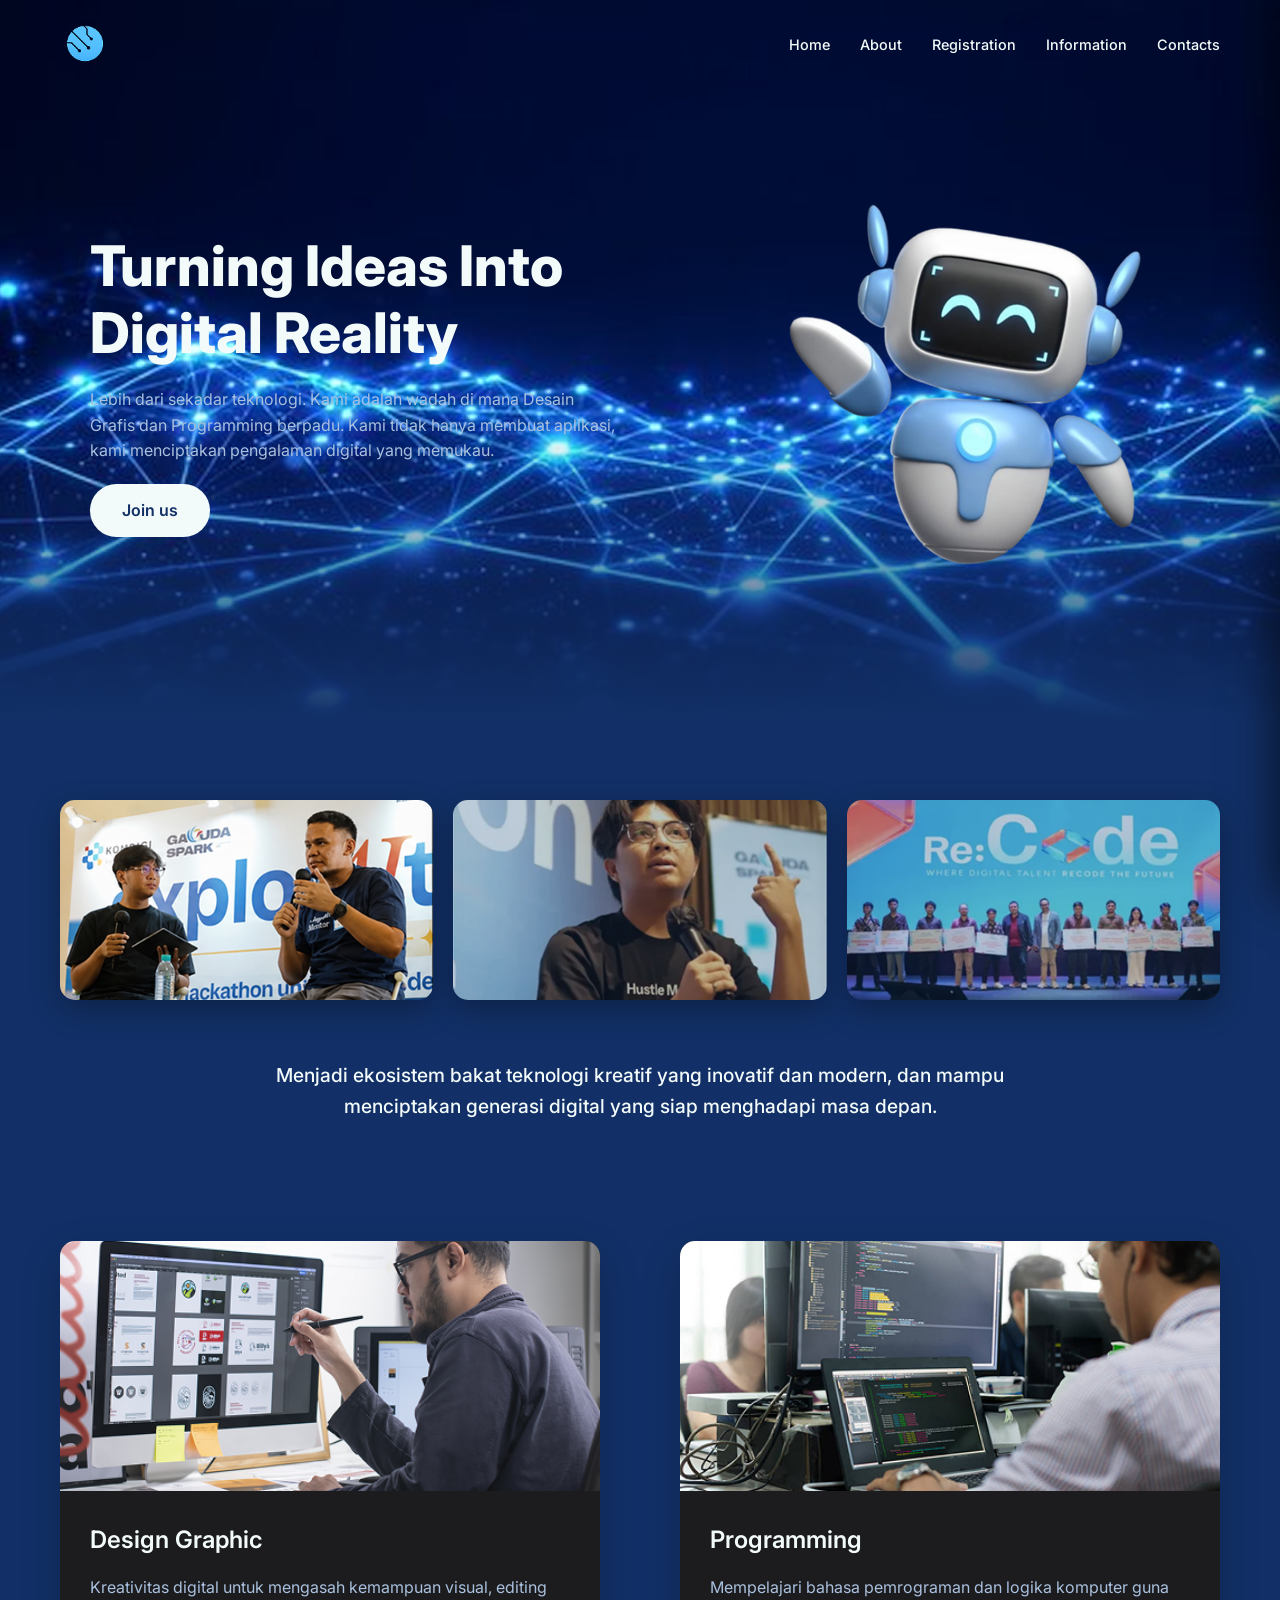
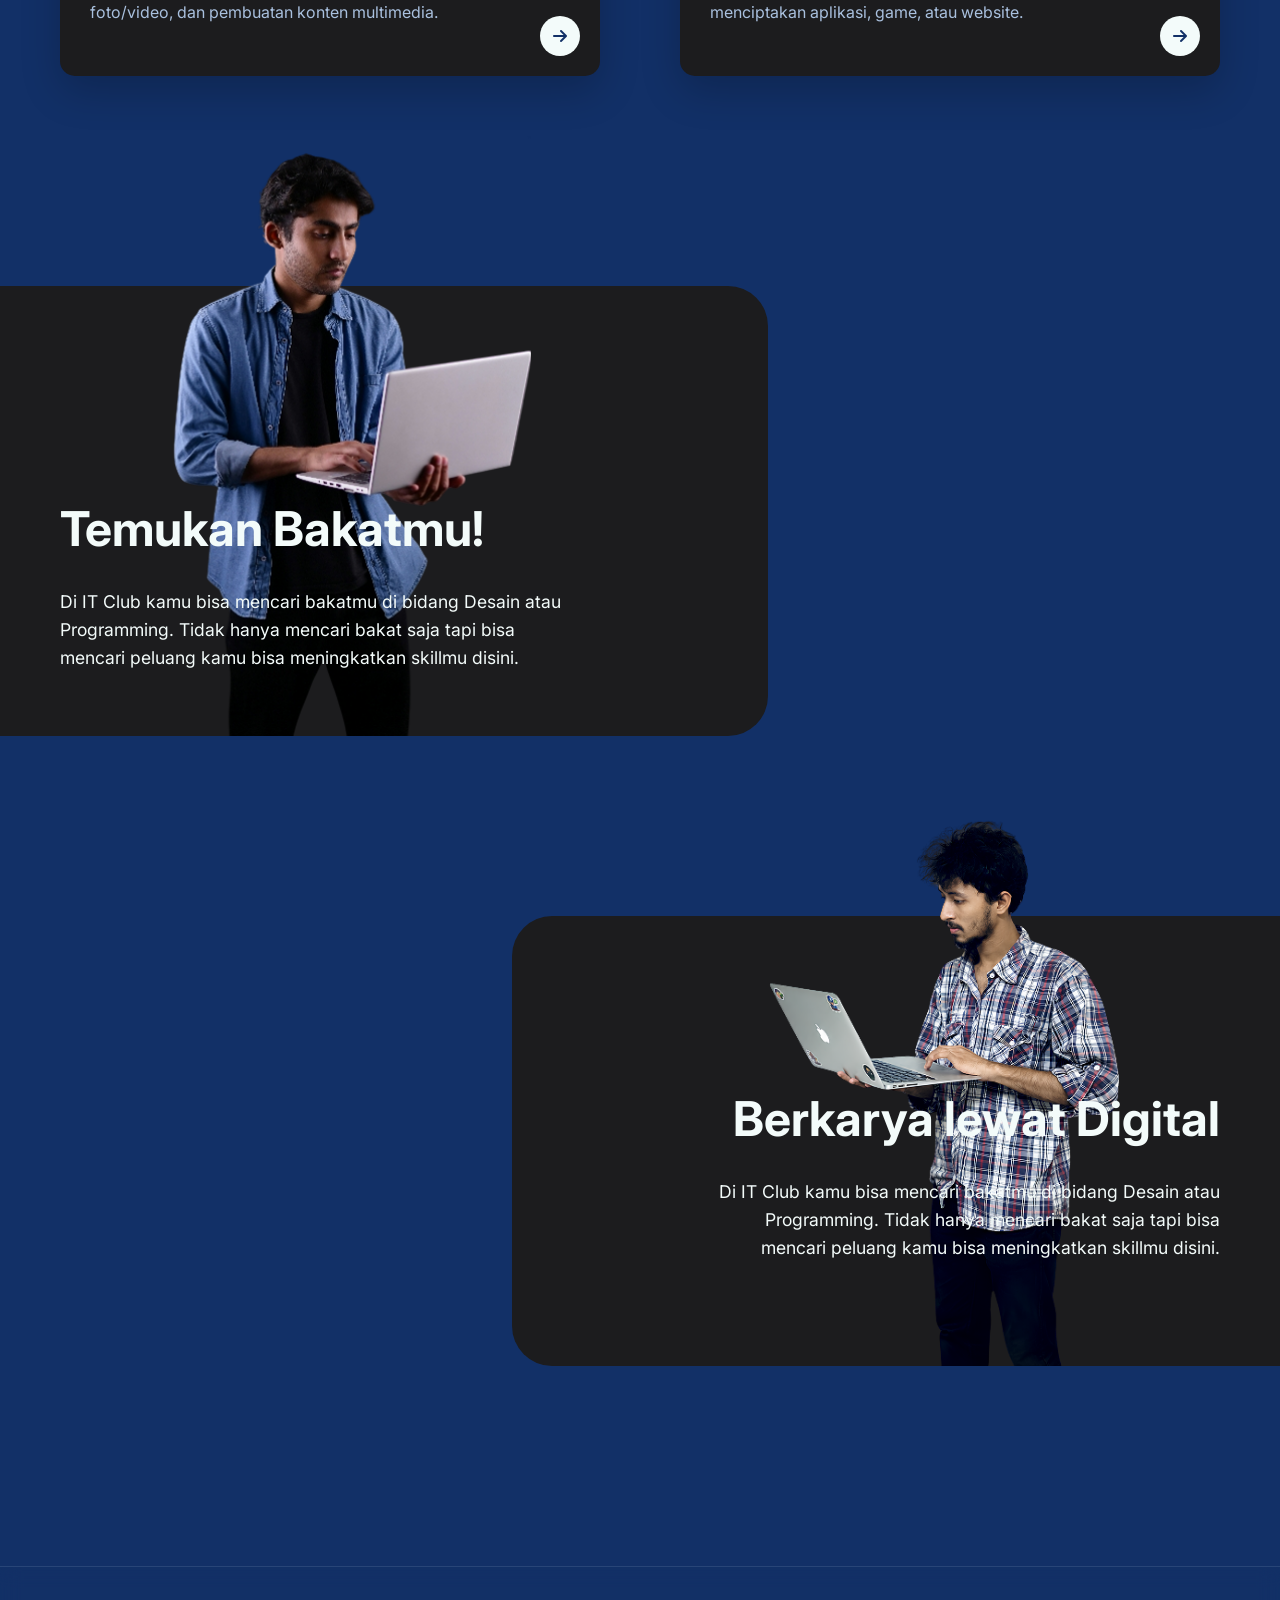
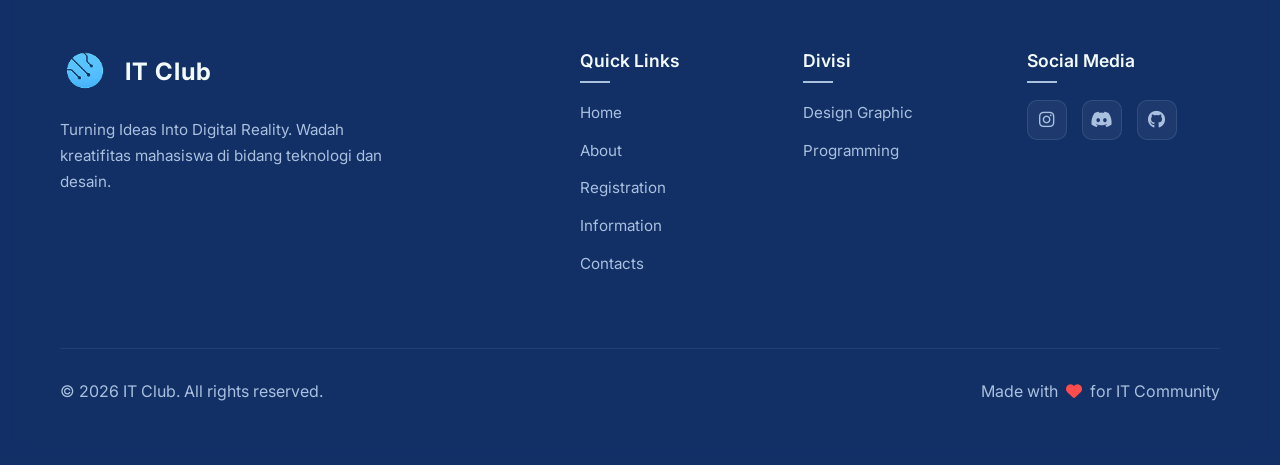
==== commit 7bb705e8: "feat(links): update navbar links and social media links" ====
--- a/index.html
+++ b/index.html
@@ -168,10 +168,9 @@
                     <div class="footer-col">
                         <h4>Social Media</h4>
                         <div class="social-icons">
-                            <a href="#" aria-label="Instagram"><i class="fa-brands fa-instagram"></i></a>
-                            <a href="#" aria-label="WhatsApp"><i class="fa-brands fa-whatsapp"></i></a>
-                            <a href="#" aria-label="GitHub"><i class="fa-brands fa-github"></i></a>
-                            <a href="#" aria-label="LinkedIn"><i class="fa-brands fa-linkedin"></i></a>
+                            <a href="https://www.instagram.com/itclubsmkn1sby/" aria-label="Instagram"><i class="fa-brands fa-instagram"></i></a>
+                            <a href="https://discord.gg/putbDTmTt2" aria-label="Discord"><i class="fa-brands fa-discord"></i></a>
+                            <a href="https://github.com/ITCLUB-SMEAS" aria-label="GitHub"><i class="fa-brands fa-github"></i></a>
                         </div>
                     </div>
                 </div>
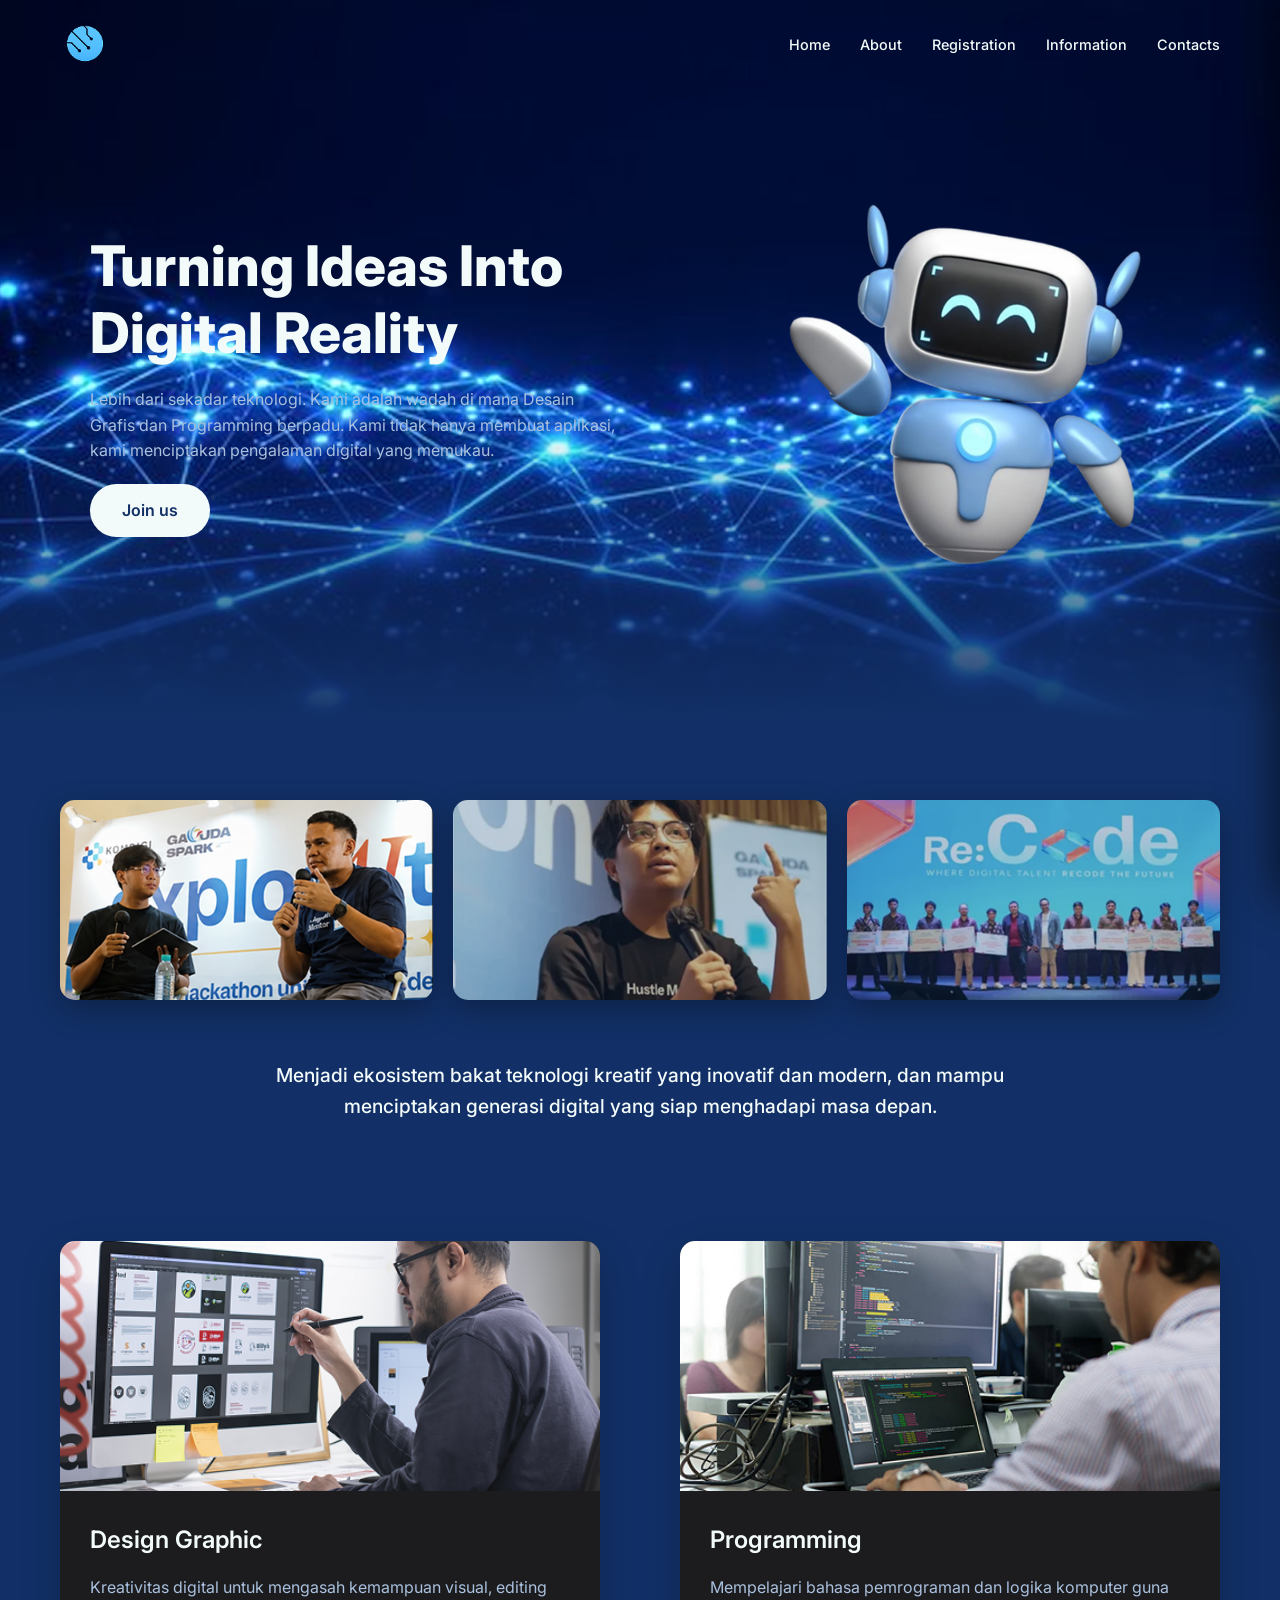
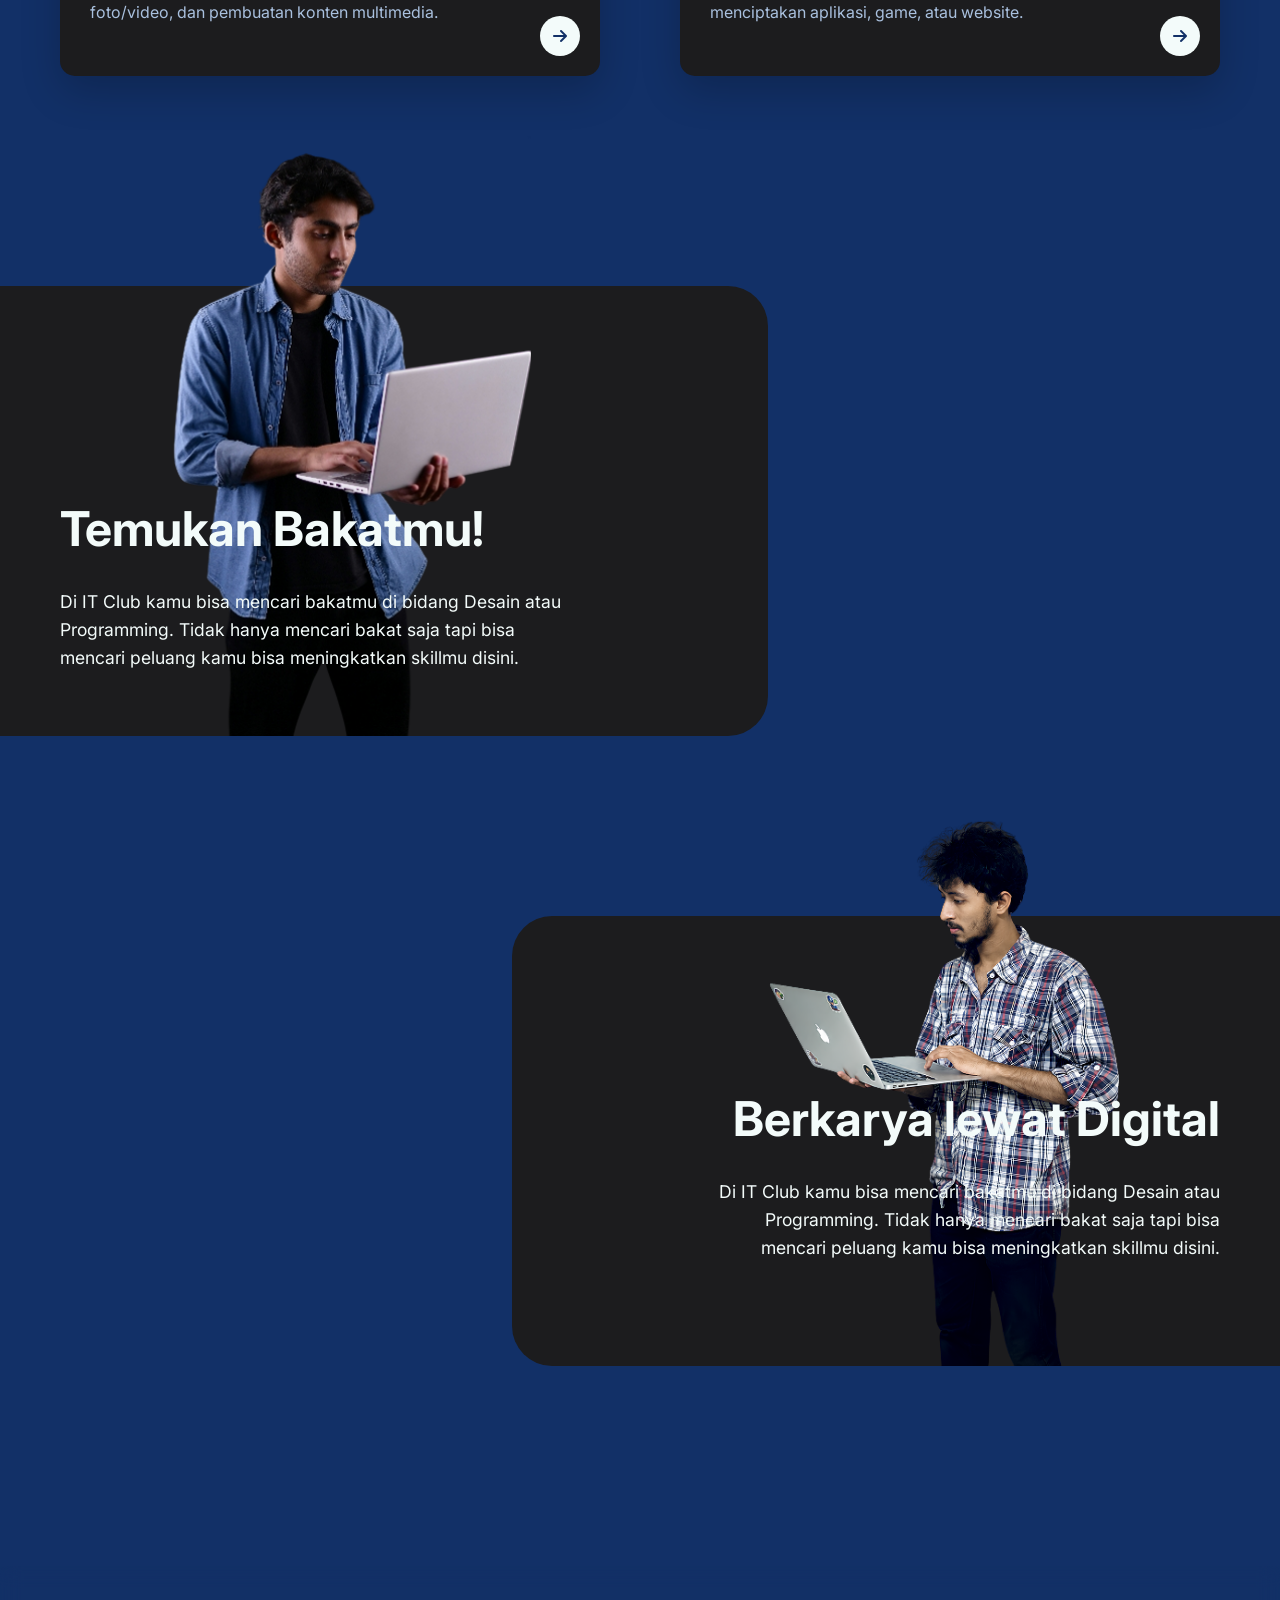
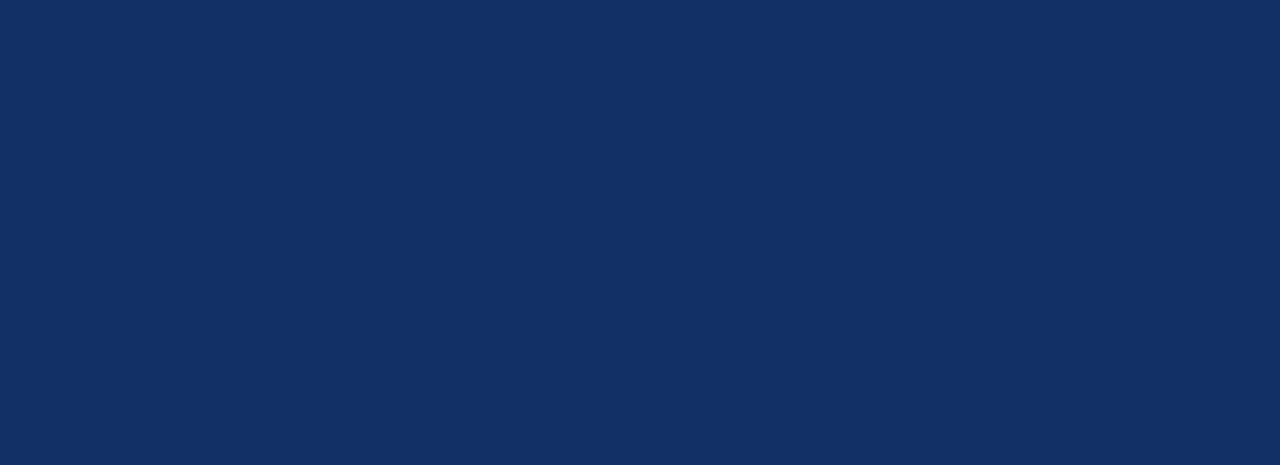
==== commit e7a5fb95: "feat(links): fix link in divisi inex" ====
--- a/index.html
+++ b/index.html
@@ -99,7 +99,7 @@
                 <div class="feature-content">
                     <h3>Design Graphic</h3>
                     <p>Kreativitas digital untuk mengasah kemampuan visual, editing foto/video, dan pembuatan konten multimedia.</p>
-                    <a href="#" class="btn-icon"><i class="fa-solid fa-arrow-right"></i></a>
+                    <a href="information.html" class="btn-icon"><i class="fa-solid fa-arrow-right"></i></a>
                 </div>
             </div>
             <div class="feature-card">
@@ -109,7 +109,7 @@
                 <div class="feature-content">
                     <h3>Programming</h3>
                     <p>Mempelajari bahasa pemrograman dan logika komputer guna menciptakan aplikasi, game, atau website.</p>
-                    <a href="#" class="btn-icon"><i class="fa-solid fa-arrow-right"></i></a>
+                    <a href="information.html" class="btn-icon"><i class="fa-solid fa-arrow-right"></i></a>
                 </div>
             </div>
         </div>
--- a/style.css
+++ b/style.css
@@ -1379,16 +1379,28 @@
 
 /* === Contact Page Styles === */
 .contact-hero {
-    padding: 150px 0 100px;
+    height: 50vh;
+    background-image: linear-gradient(to bottom, rgba(18, 48, 103, 0.6) 0%, var(--bg-dark) 100%), url('src/img/background-hero.png');
+    background-size: cover;
+    background-position: center;
+    display: flex;
+    align-items: center;
+    justify-content: center;
+    text-align: center;
+    padding-top: 80px;
+}
+
+.contact-section {
+    padding: 80px 0;
     background-color: var(--bg-dark);
-    text-align: center;
 }
 
 .contact-title {
     font-size: 3.5rem;
     font-weight: 800;
-    margin-bottom: 50px;
-    color: var(--text-main);
+    margin-bottom: 0;
+    color: var(--text-main);
+    text-shadow: 0 5px 15px rgba(0,0,0,0.5);
 }
 
 .contact-cards {
@@ -1460,3 +1472,9 @@
 .contact-link:hover {
     color: var(--text-main);
 }
+
+@media (max-width: 768px) {
+    .contact-title {
+        font-size: 2.5rem;
+    }
+}
